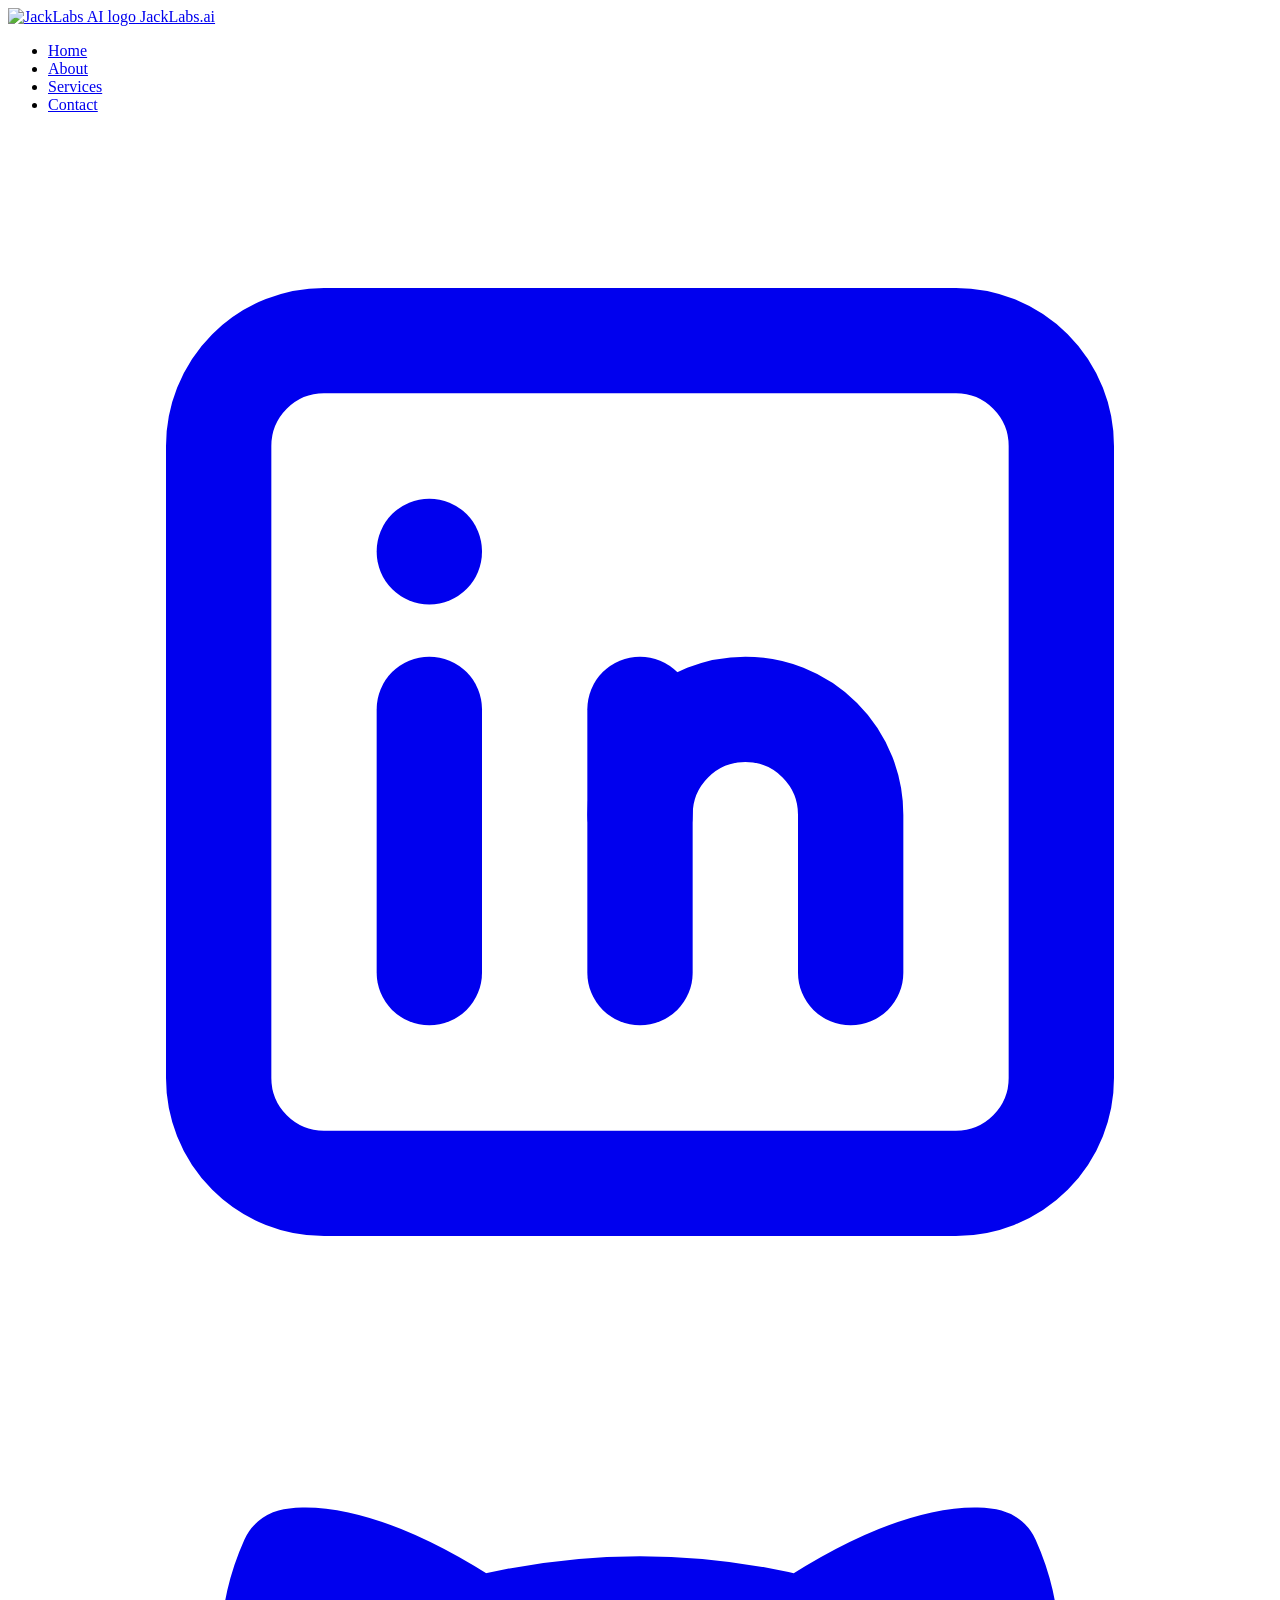
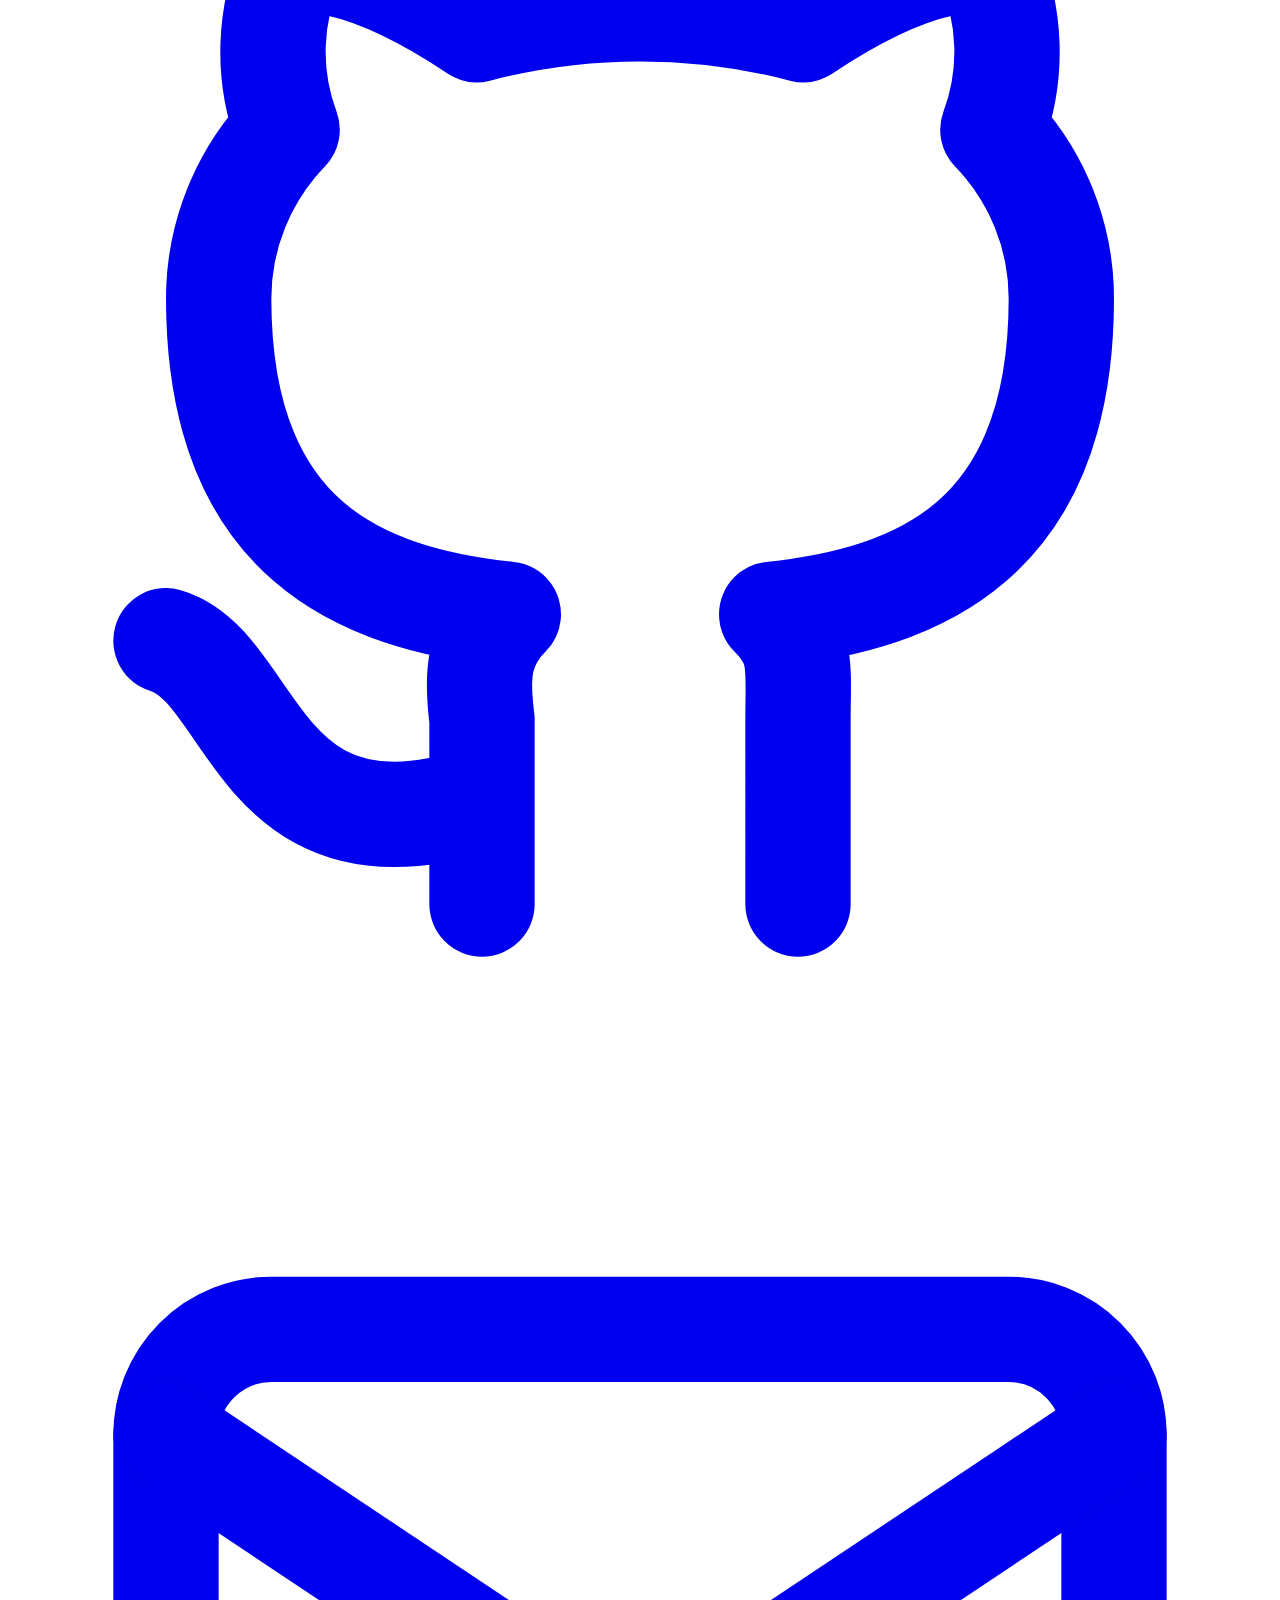
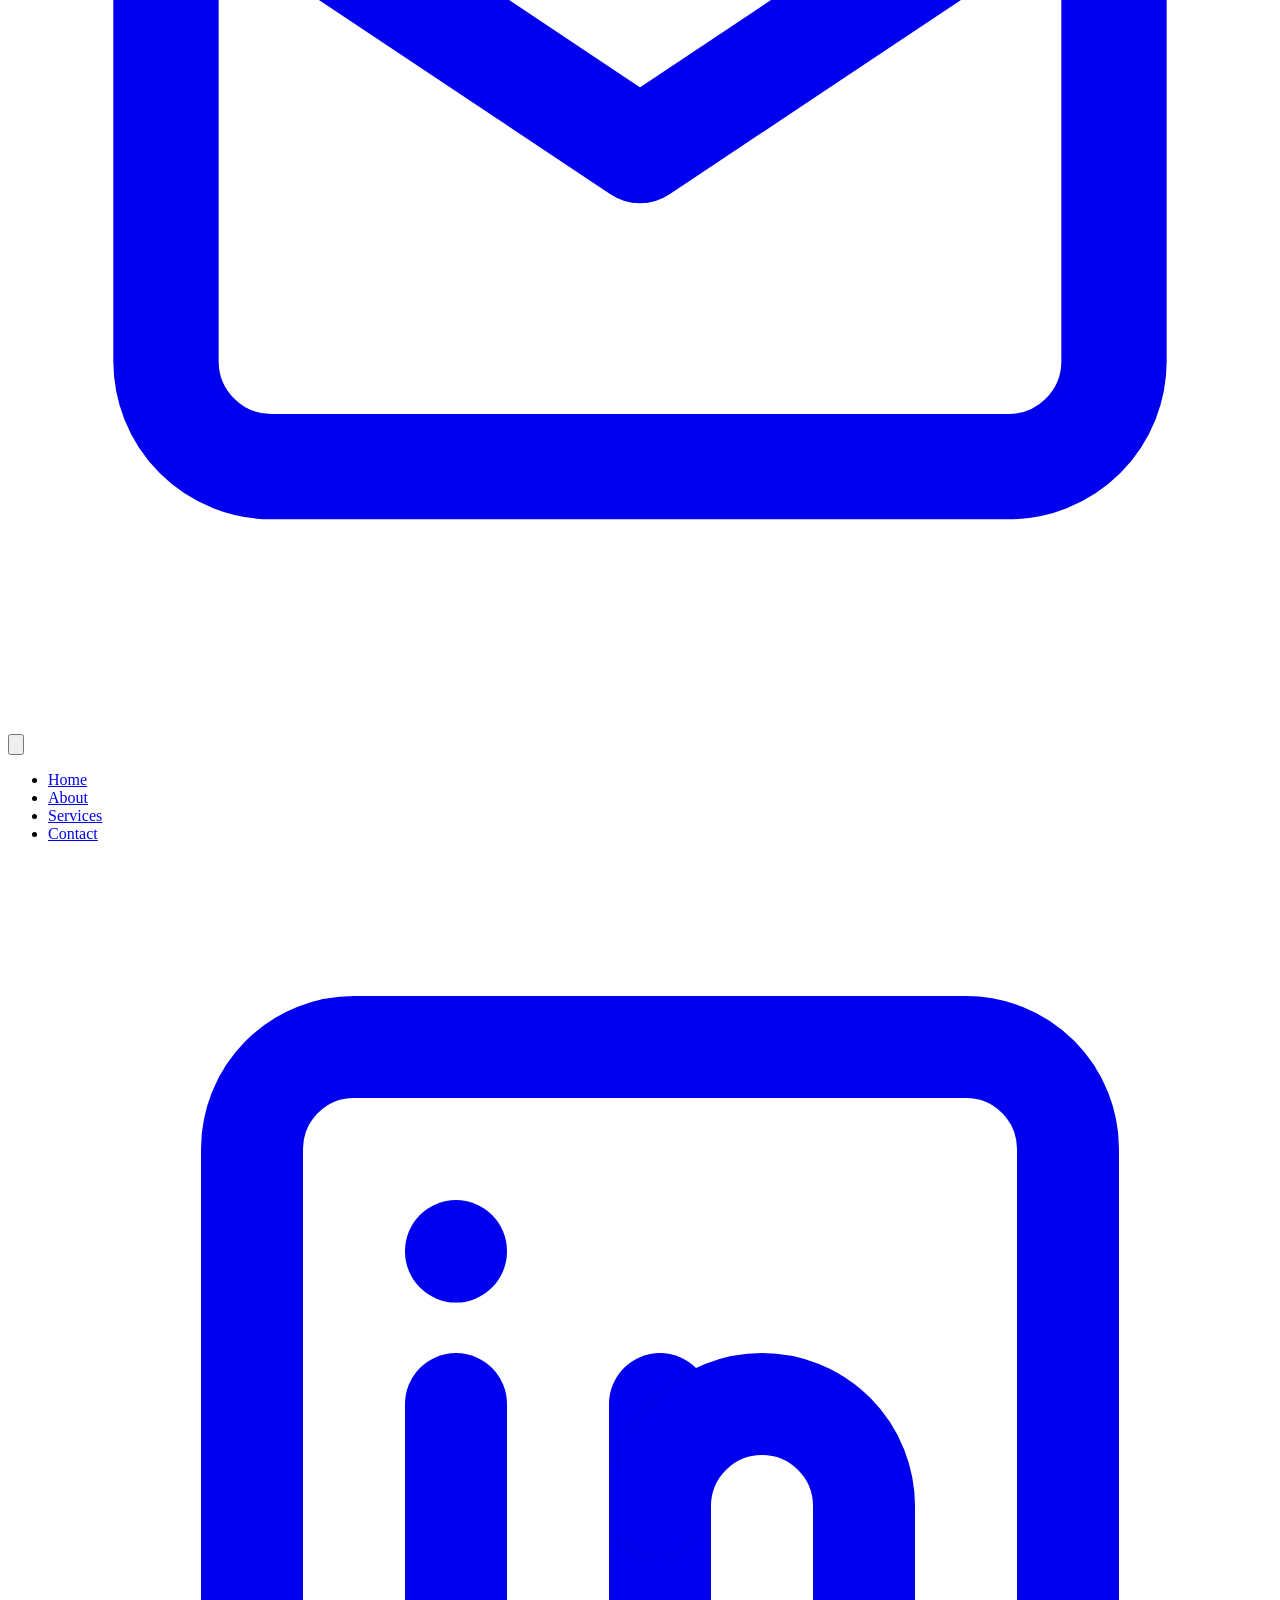
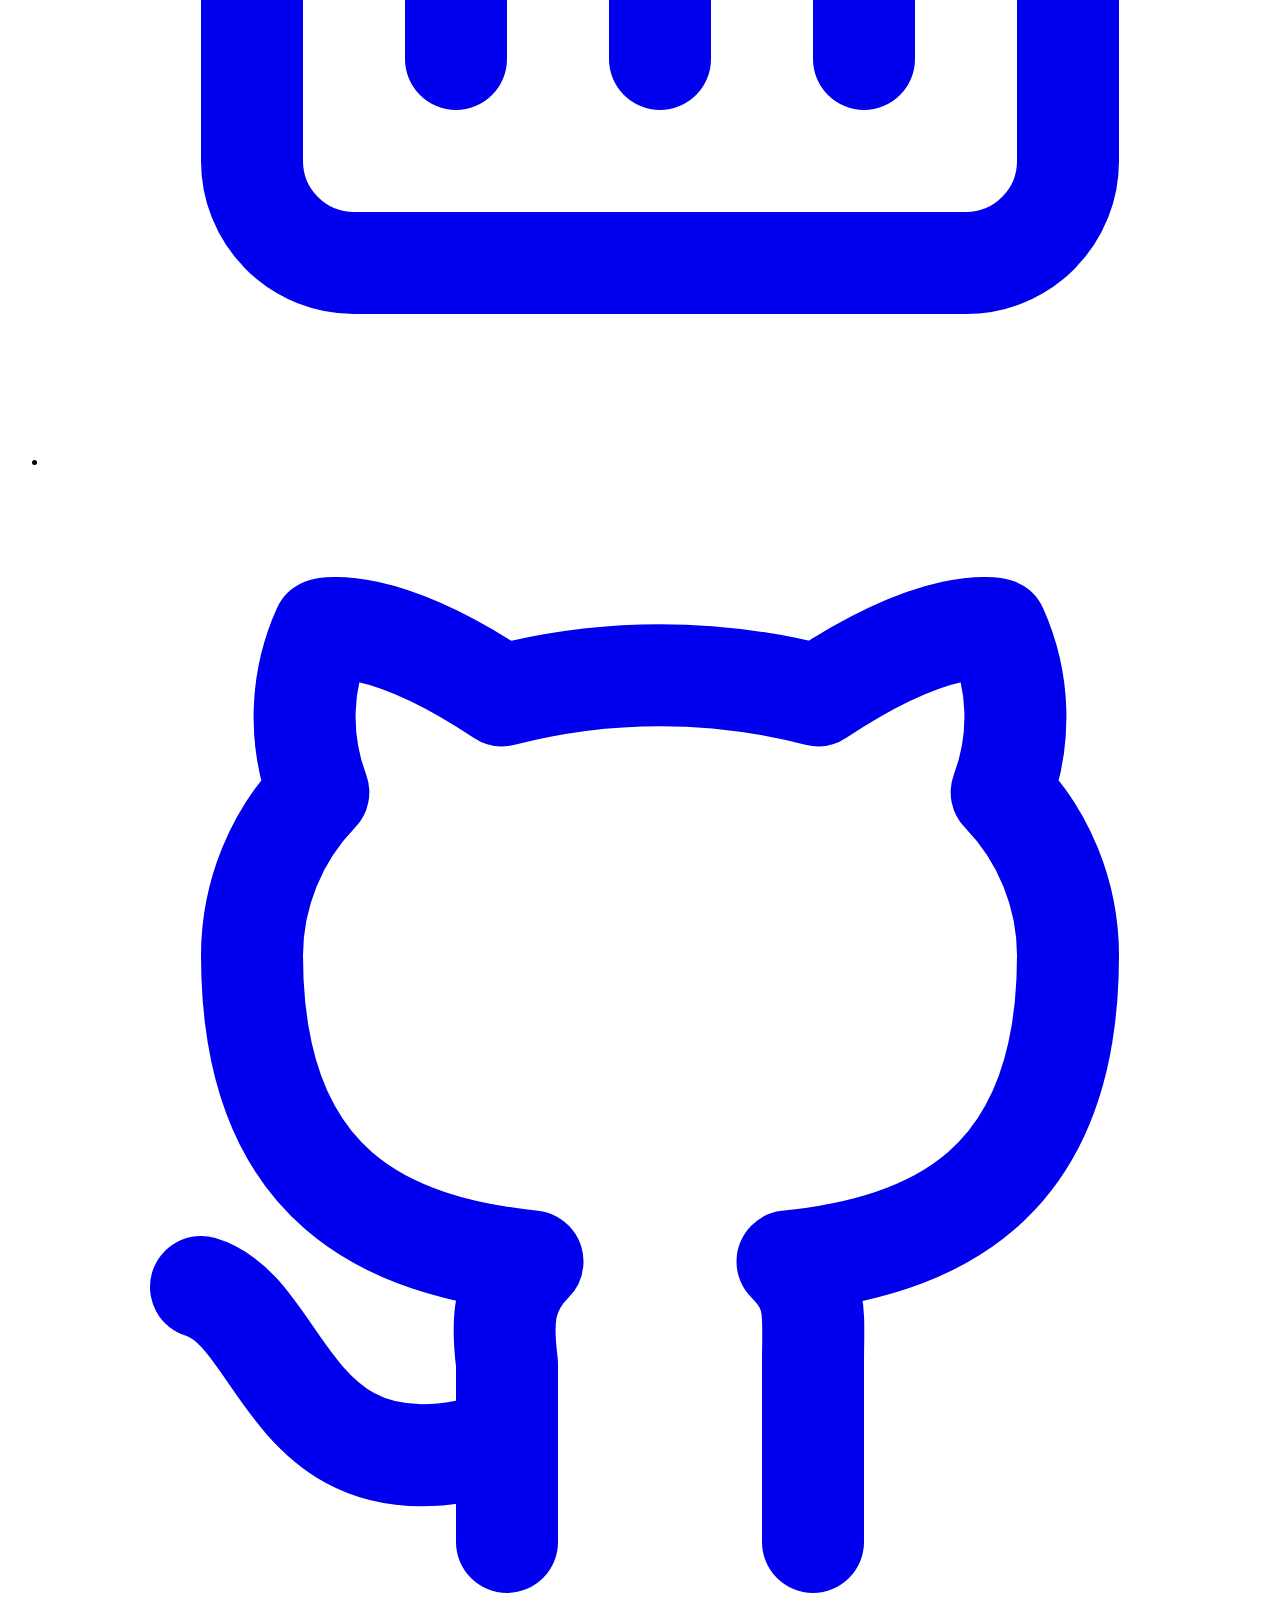
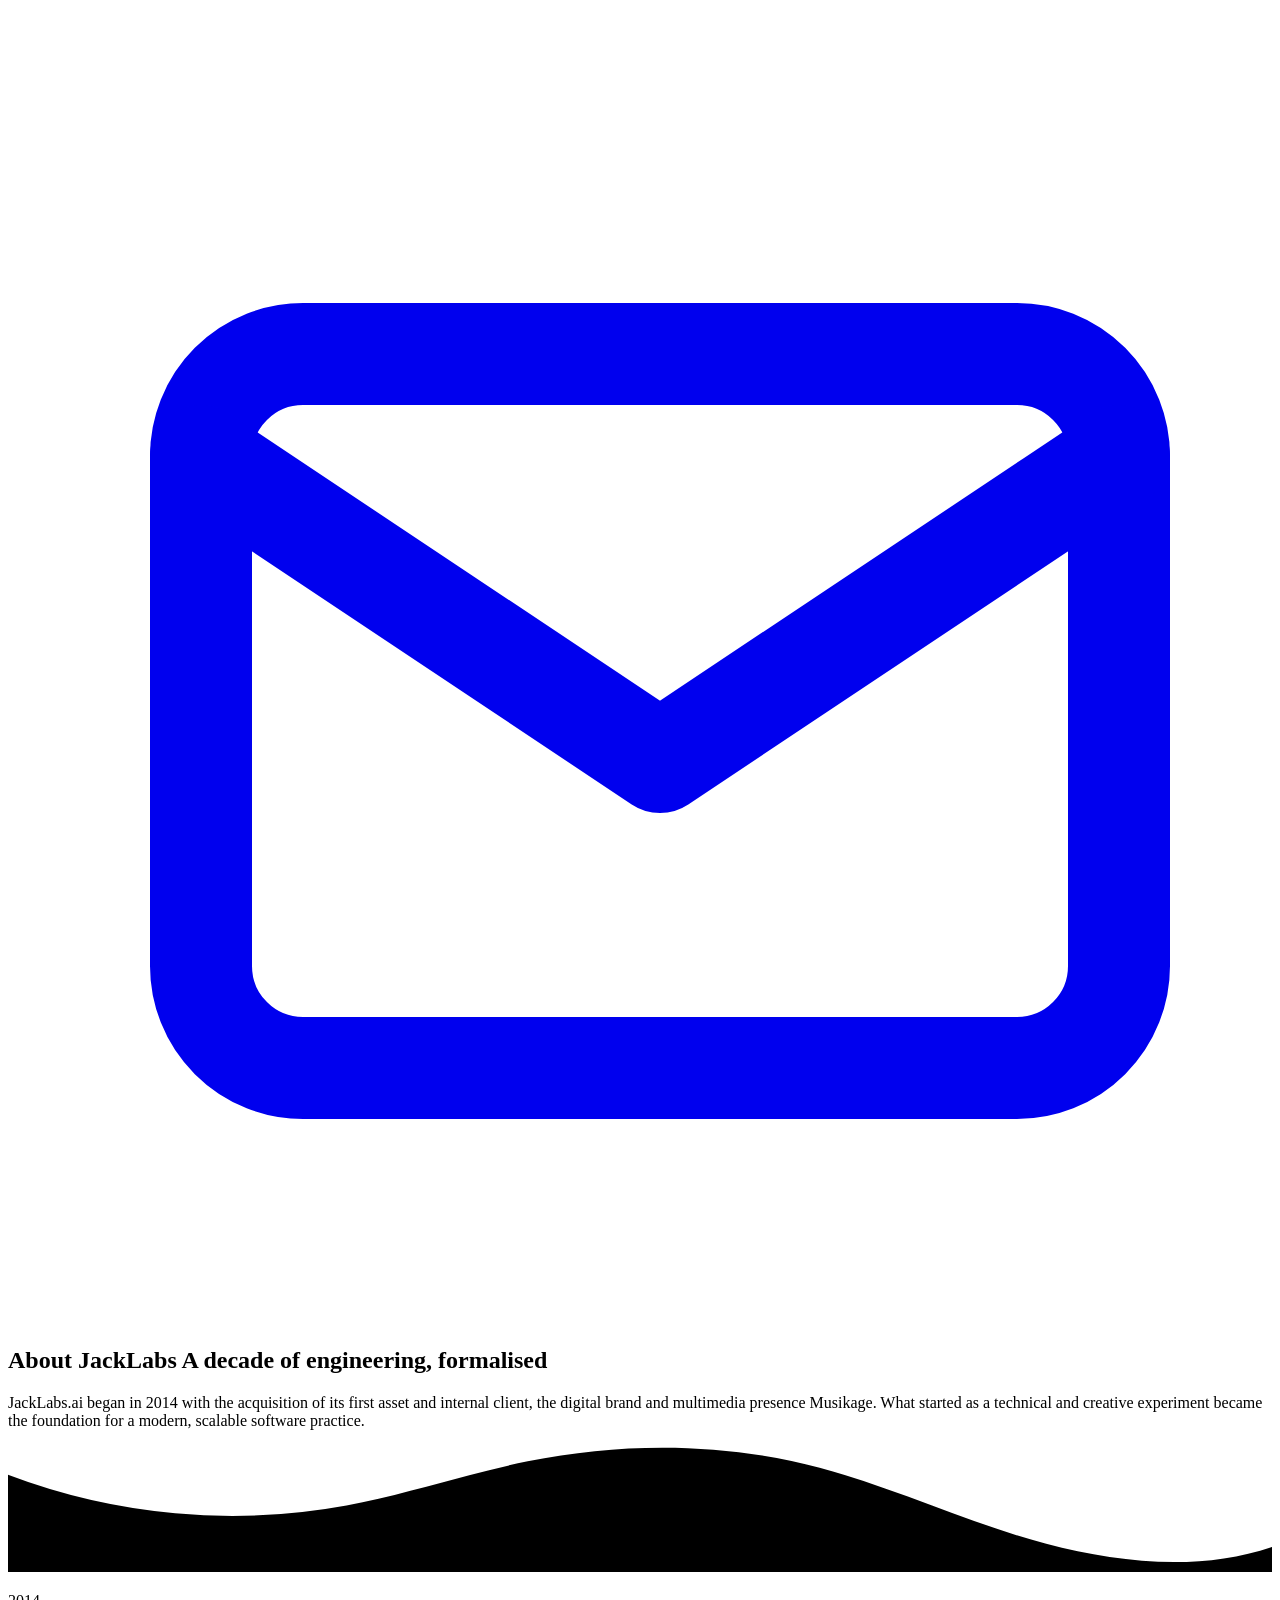
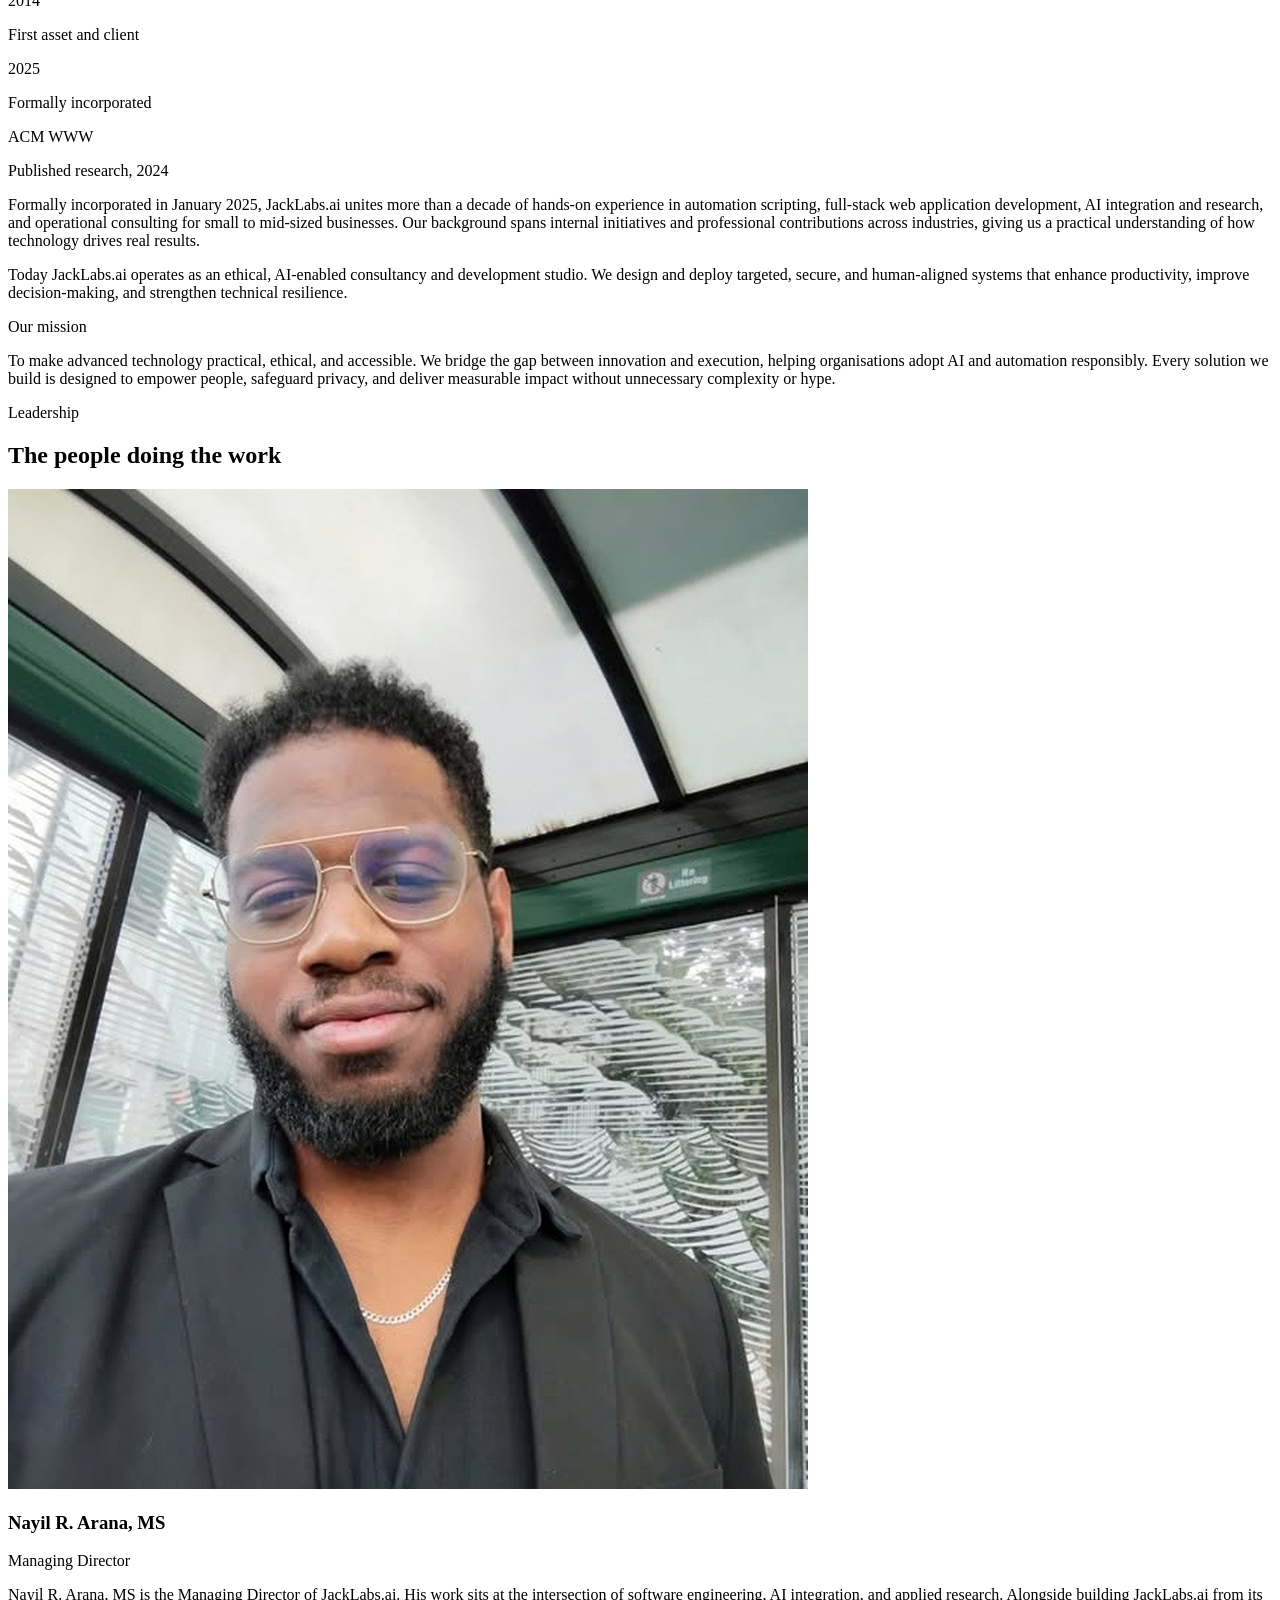
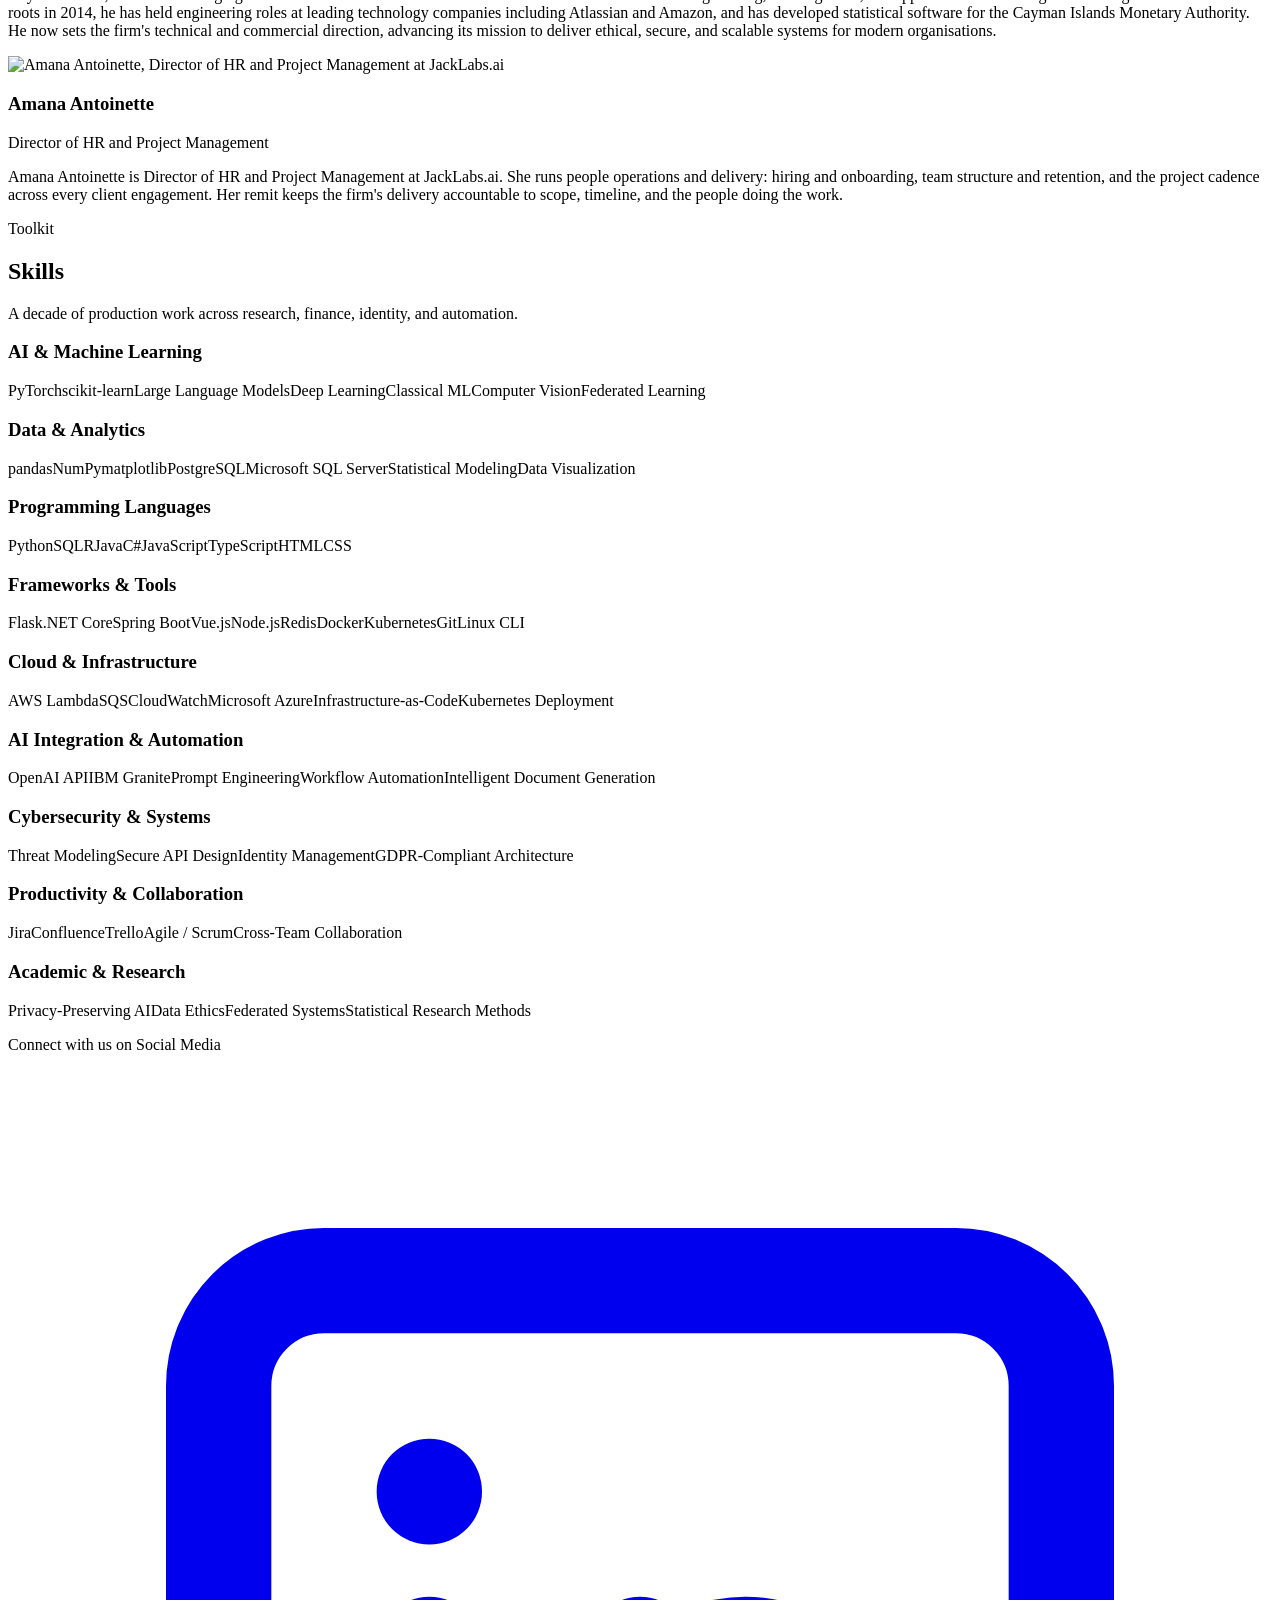
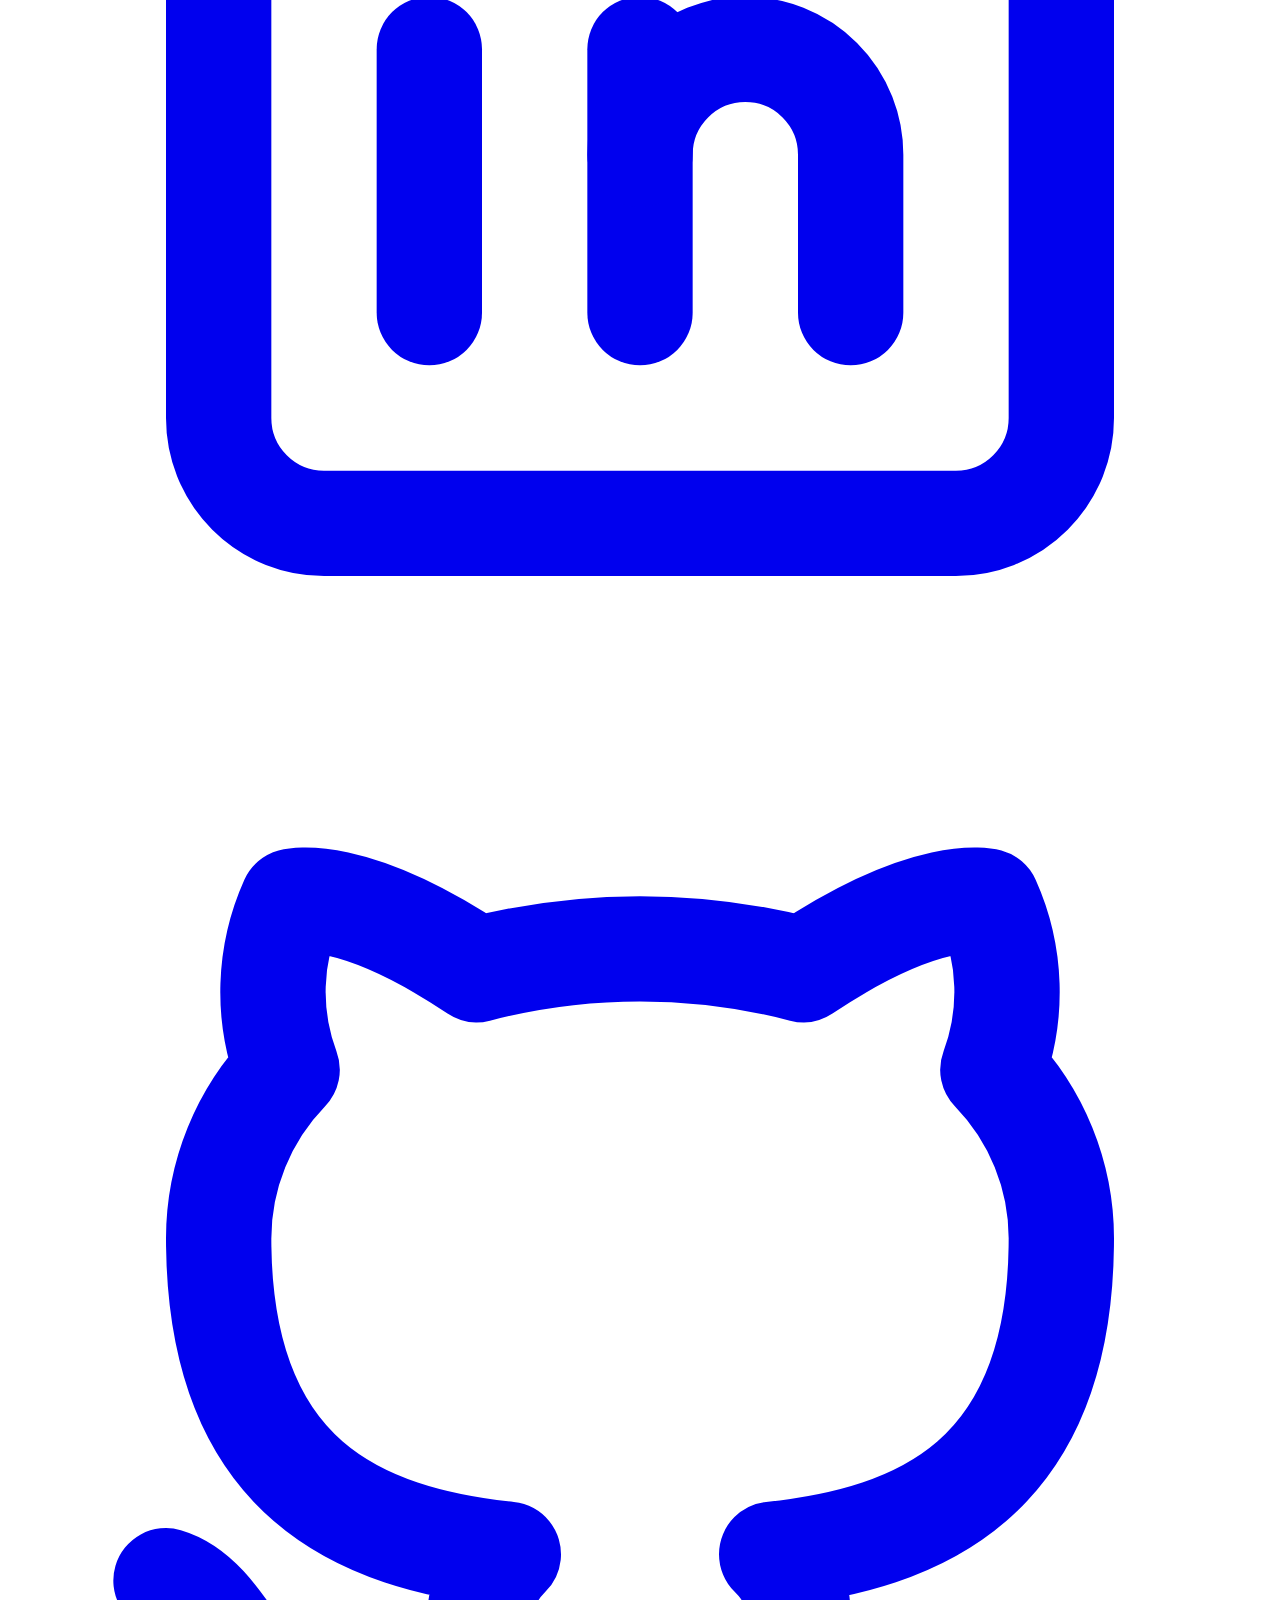
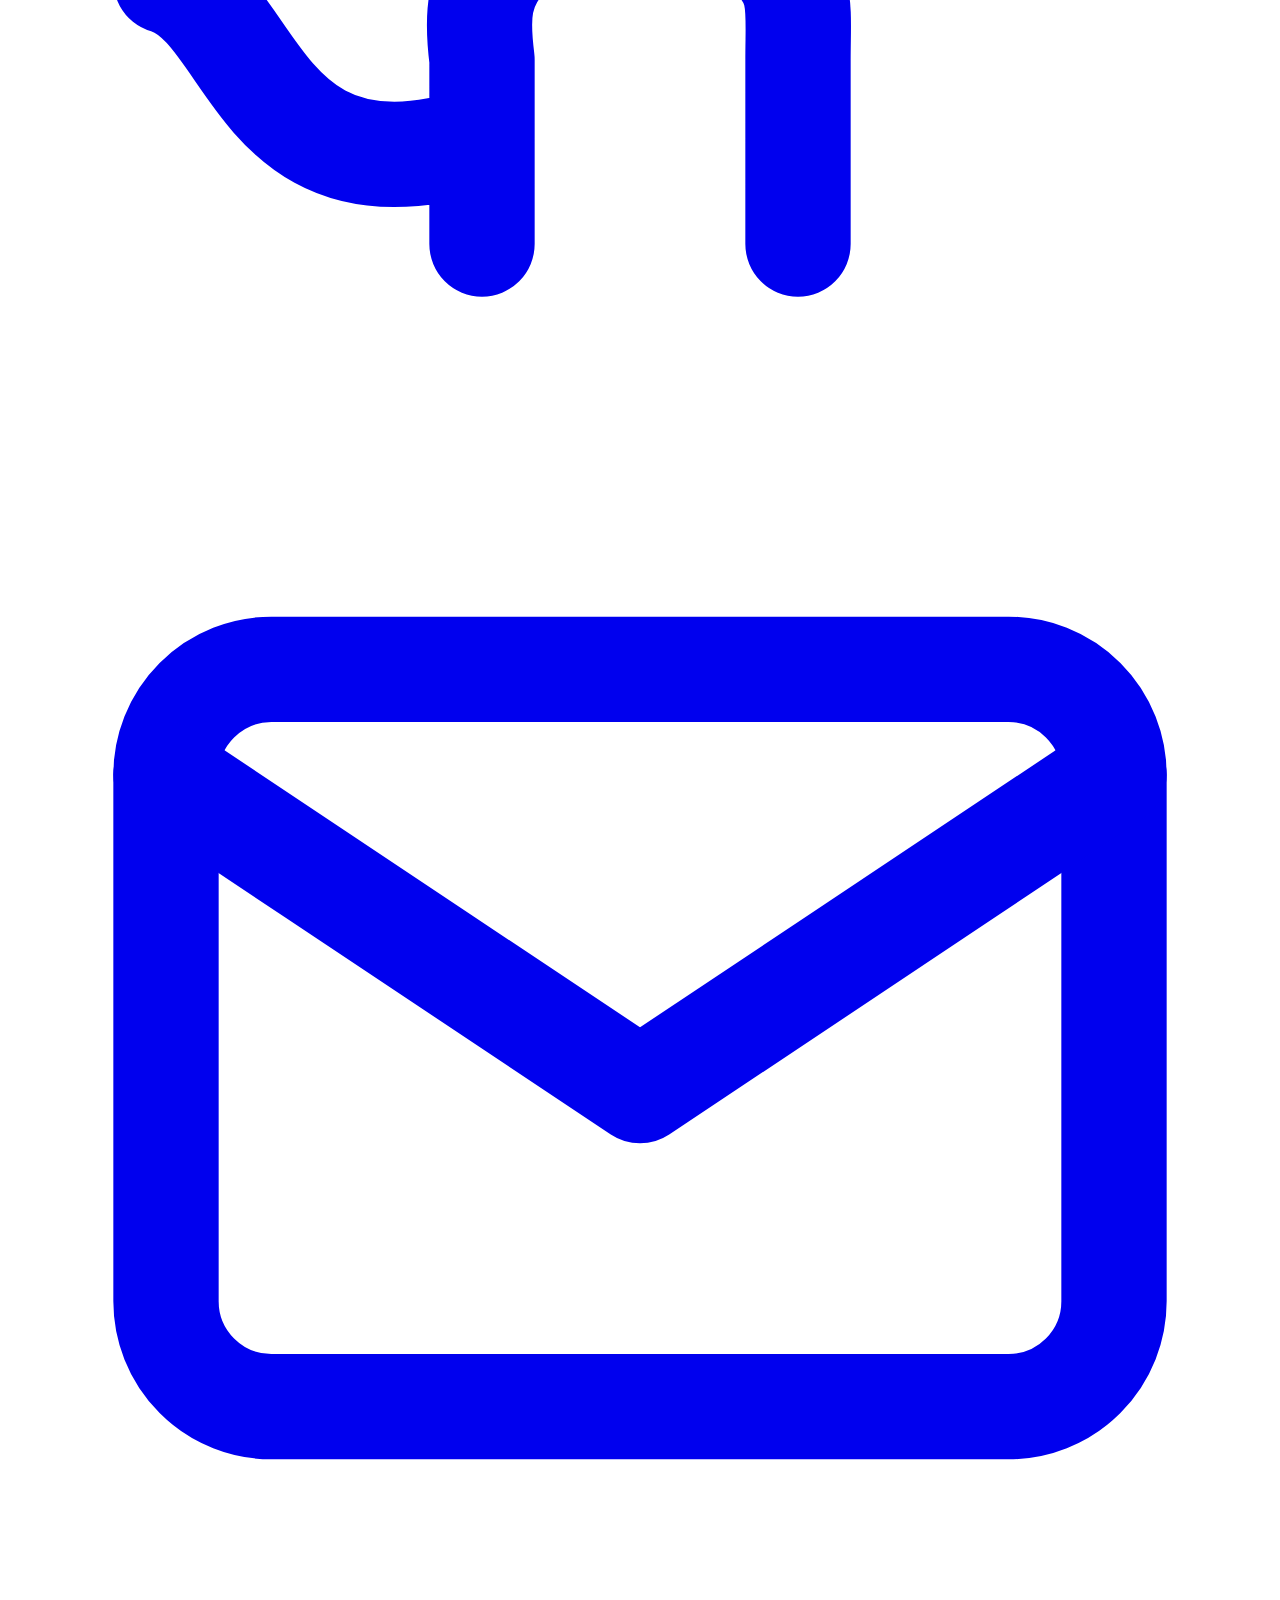
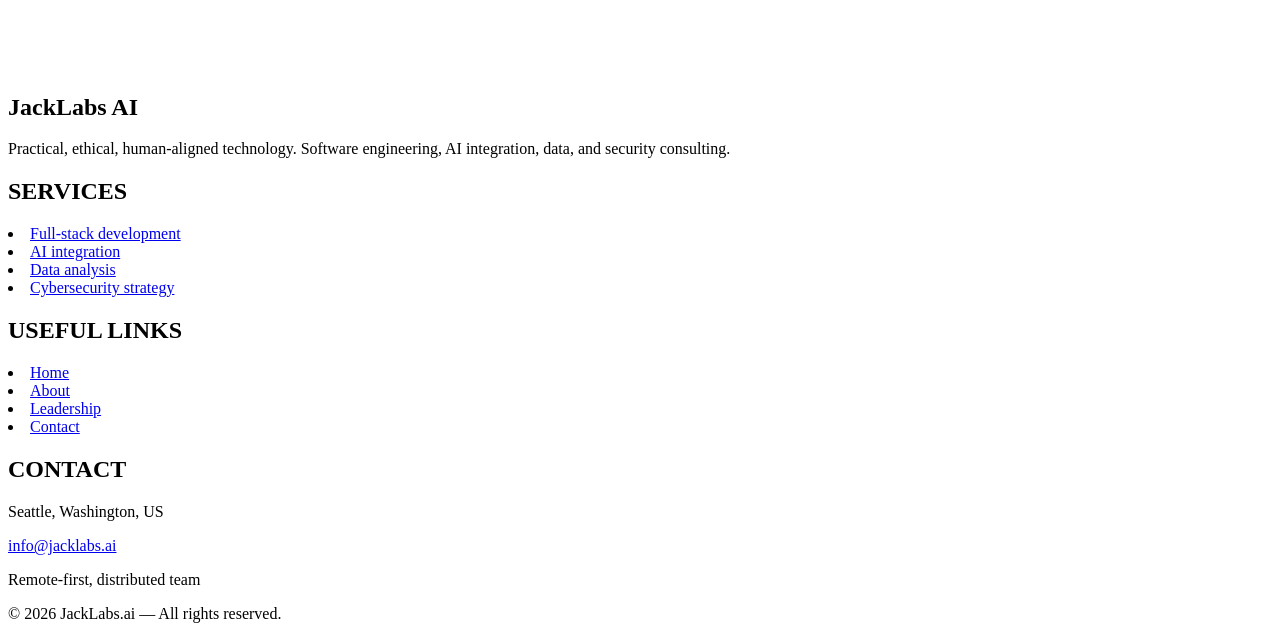
==== about.html @ 82792e50 "Rebuild in original gold template: about.html" ====
<!DOCTYPE html>
<html lang="en">
<head>
<meta charset="UTF-8">
<meta name="viewport" content="width=device-width, initial-scale=1.0">
<title>About &mdash; JackLabs.ai</title>
<meta name="description" content="JackLabs.ai is an ethical, AI-enabled consultancy and development studio: full-stack engineering, AI integration, data analysis, and cybersecurity strategy.">
<link rel="preconnect" href="https://fonts.googleapis.com">
<link rel="preconnect" href="https://fonts.gstatic.com" crossorigin>
<link href="https://fonts.googleapis.com/css2?family=Faustina:ital,wght@0,400;0,500;0,600;0,700;1,400&family=EB+Garamond:wght@400;500;700&display=swap" rel="stylesheet">
<link rel="icon" type="image/png" href="assets/logo.png">
<link rel="stylesheet" href="assets/tw.css">
</head>
<body class="bg-gray-50">
<div id="root">
<div class="flex flex-col min-h-screen bg-stone-50 font-garamond">

<nav class="bg-zinc-900 shadow-lg">
  <div class="container mx-auto px-4">
    <div class="flex justify-between items-center py-3">
      <div class="flex items-center">
        <a class="flex items-center space-x-2" href="index.html">
          <img alt="JackLabs AI logo" class="w-12 h-12 object-contain" src="assets/logo.png">
          <span class="font-bold font-faustina text-4xl text-gold-secondary hover:text-gold-light transition-colors duration-300">JackLabs.ai</span>
        </a>
      </div>
      <div class="hidden lg:flex items-center space-x-4">
        <ul class="flex items-center space-x-2 list-none"><li><a class="px-3 py-2 text-white rounded-md text-lg hover:text-gold-secondary transition-colors duration-300 " href="index.html">Home</a></li><li><a aria-current="page" class="px-3 py-2 text-white rounded-md text-lg hover:text-gold-secondary transition-colors duration-300 text-gold-secondary font-bold" href="about.html">About</a></li><li><a class="px-3 py-2 text-white rounded-md text-lg hover:text-gold-secondary transition-colors duration-300 " href="services.html">Services</a></li><li><a class="px-3 py-2 text-white rounded-md text-lg hover:text-gold-secondary transition-colors duration-300 " href="contact.html">Contact</a></li></ul>
        <div class="pl-4"><div class="flex items-center">
<a href="https://www.linkedin.com/" aria-label="LinkedIn"><svg class="w-6 h-6 mx-1 text-gold-secondary hover:text-gold-light transition-colors duration-300" xmlns="http://www.w3.org/2000/svg" viewBox="0 0 24 24" stroke-width="2" stroke="currentColor" fill="none" stroke-linecap="round" stroke-linejoin="round"><rect x="4" y="4" width="16" height="16" rx="2"></rect><line x1="8" y1="11" x2="8" y2="16"></line><line x1="8" y1="8" x2="8" y2="8.01"></line><line x1="12" y1="16" x2="12" y2="11"></line><path d="M16 16v-3a2 2 0 0 0 -4 0"></path></svg></a>
<a href="https://github.com/NayilRArana" aria-label="Github"><svg class="w-6 h-6 mx-1 text-gold-secondary hover:text-gold-light transition-colors duration-300" xmlns="http://www.w3.org/2000/svg" viewBox="0 0 24 24" stroke-width="2" stroke="currentColor" fill="none" stroke-linecap="round" stroke-linejoin="round"><path d="M9 19c-4.3 1.4 -4.3 -2.5 -6 -3m12 5v-3.5c0 -1 .1 -1.4 -.5 -2c2.8 -.3 5.5 -1.4 5.5 -6a4.6 4.6 0 0 0 -1.3 -3.2a4.2 4.2 0 0 0 -.1 -3.2s-1.1 -.3 -3.5 1.3a12.3 12.3 0 0 0 -6.2 0c-2.4 -1.6 -3.5 -1.3 -3.5 -1.3a4.2 4.2 0 0 0 -.1 3.2a4.6 4.6 0 0 0 -1.3 3.2c0 4.6 2.7 5.7 5.5 6c-.6 .6 -.6 1.2 -.5 2v3.5"></path></svg></a>
<a href="mailto:info@jacklabs.ai" aria-label="Email"><svg class="w-6 h-6 mx-1 text-gold-secondary hover:text-gold-light transition-colors duration-300" xmlns="http://www.w3.org/2000/svg" viewBox="0 0 24 24" stroke-width="2" stroke="currentColor" fill="none" stroke-linecap="round" stroke-linejoin="round"><rect x="3" y="5" width="18" height="14" rx="2"></rect><path d="M3 7l9 6l9 -6"></path></svg></a>
</div></div>
      </div>
      <div class="lg:hidden">
        <button class="text-white focus:outline-none" aria-label="Menu">
          <svg class="w-8 h-8" fill="none" stroke="currentColor" viewBox="0 0 24 24" xmlns="http://www.w3.org/2000/svg"><path stroke-linecap="round" stroke-linejoin="round" stroke-width="2" d="M4 6h16M4 12h16m-7 6h7"></path></svg>
        </button>
      </div>
    </div>
  </div>
  <div class="lg:hidden border-t border-zinc-800">
    <ul class="px-2 pt-2 pb-3 space-y-1 sm:px-3 text-center"><li><a class="px-3 py-2 text-white rounded-md text-lg hover:text-gold-secondary transition-colors duration-300 block " href="index.html">Home</a></li><li><a aria-current="page" class="px-3 py-2 text-white rounded-md text-lg hover:text-gold-secondary transition-colors duration-300 block text-gold-secondary font-bold" href="about.html">About</a></li><li><a class="px-3 py-2 text-white rounded-md text-lg hover:text-gold-secondary transition-colors duration-300 block " href="services.html">Services</a></li><li><a class="px-3 py-2 text-white rounded-md text-lg hover:text-gold-secondary transition-colors duration-300 block " href="contact.html">Contact</a></li><li class="flex justify-center pt-4"><div class="flex items-center">
<a href="https://www.linkedin.com/" aria-label="LinkedIn"><svg class="w-6 h-6 mx-1 text-gold-secondary hover:text-gold-light transition-colors duration-300" xmlns="http://www.w3.org/2000/svg" viewBox="0 0 24 24" stroke-width="2" stroke="currentColor" fill="none" stroke-linecap="round" stroke-linejoin="round"><rect x="4" y="4" width="16" height="16" rx="2"></rect><line x1="8" y1="11" x2="8" y2="16"></line><line x1="8" y1="8" x2="8" y2="8.01"></line><line x1="12" y1="16" x2="12" y2="11"></line><path d="M16 16v-3a2 2 0 0 0 -4 0"></path></svg></a>
<a href="https://github.com/NayilRArana" aria-label="Github"><svg class="w-6 h-6 mx-1 text-gold-secondary hover:text-gold-light transition-colors duration-300" xmlns="http://www.w3.org/2000/svg" viewBox="0 0 24 24" stroke-width="2" stroke="currentColor" fill="none" stroke-linecap="round" stroke-linejoin="round"><path d="M9 19c-4.3 1.4 -4.3 -2.5 -6 -3m12 5v-3.5c0 -1 .1 -1.4 -.5 -2c2.8 -.3 5.5 -1.4 5.5 -6a4.6 4.6 0 0 0 -1.3 -3.2a4.2 4.2 0 0 0 -.1 -3.2s-1.1 -.3 -3.5 1.3a12.3 12.3 0 0 0 -6.2 0c-2.4 -1.6 -3.5 -1.3 -3.5 -1.3a4.2 4.2 0 0 0 -.1 3.2a4.6 4.6 0 0 0 -1.3 3.2c0 4.6 2.7 5.7 5.5 6c-.6 .6 -.6 1.2 -.5 2v3.5"></path></svg></a>
<a href="mailto:info@jacklabs.ai" aria-label="Email"><svg class="w-6 h-6 mx-1 text-gold-secondary hover:text-gold-light transition-colors duration-300" xmlns="http://www.w3.org/2000/svg" viewBox="0 0 24 24" stroke-width="2" stroke="currentColor" fill="none" stroke-linecap="round" stroke-linejoin="round"><rect x="3" y="5" width="18" height="14" rx="2"></rect><path d="M3 7l9 6l9 -6"></path></svg></a>
</div></li></ul>
  </div>
</nav>
<main class="flex-grow">

<section class="bg-zinc-900 text-white relative">
  <div class="absolute inset-0 bg-white opacity-5"></div>
  <div class="container mx-auto pt-20 pb-28 px-4 relative z-10">
    <div class="grid grid-cols-1 gap-8 items-center">
      <div class="text-center md:text-left">
        <h1 class="font-faustina text-2xl md:text-4xl font-bold">
          <span class="block text-gold-secondary">About JackLabs</span>
          <span class="block text-lg md:text-2xl text-gray-200 mt-4 leading-relaxed">A decade of engineering, formalised</span>
        </h1>
        <p class="mt-6 text-lg text-gray-300 max-w-xl mx-auto md:mx-0">JackLabs.ai began in 2014 with the acquisition of its first asset and internal client, the digital brand and multimedia presence Musikage. What started as a technical and creative experiment became the foundation for a modern, scalable software practice.</p>
      </div>
      
    </div>
  </div>
  <div class="absolute bottom-0 left-0 w-full overflow-hidden leading-[0]">
<svg data-name="Layer 1" xmlns="http://www.w3.org/2000/svg" viewBox="0 0 1200 120" preserveAspectRatio="none" class="relative block w-full h-[150px] [filter:drop-shadow(0_-8px_6px_rgba(0,0,0,0.15))]">
<path d="M321.39,56.44c58-10.79,114.16-30.13,172-41.86,82.39-16.72,168.19-17.73,250.45-.39C823.78,31,906.67,72,985.66,92.83c70.05,18.48,146.53,26.09,214.34,3V120H0V27.35A600.21,600.21,0,0,0,321.39,56.44Z" class="fill-current text-stone-50"></path>
</svg></div>
</section>
<section class="bg-stone-50 pb-8">
  <div class="container mx-auto px-4 pt-12 max-w-4xl">
    <div class="grid grid-cols-1 md:grid-cols-3 gap-6 text-center">
      <div class="bg-white rounded-lg border border-stone-200 p-6"><p class="text-3xl font-bold font-faustina text-gold-primary">2014</p><p class="text-gray-700 mt-1">First asset and client</p></div>
      <div class="bg-white rounded-lg border border-stone-200 p-6"><p class="text-3xl font-bold font-faustina text-gold-primary">2025</p><p class="text-gray-700 mt-1">Formally incorporated</p></div>
      <div class="bg-white rounded-lg border border-stone-200 p-6"><p class="text-3xl font-bold font-faustina text-gold-primary">ACM WWW</p><p class="text-gray-700 mt-1">Published research, 2024</p></div>
    </div>
    <div class="mt-10 space-y-4 text-lg text-gray-700">
      <p>Formally incorporated in January 2025, JackLabs.ai unites more than a decade of hands-on experience in automation scripting, full-stack web application development, AI integration and research, and operational consulting for small to mid-sized businesses. Our background spans internal initiatives and professional contributions across industries, giving us a practical understanding of how technology drives real results.</p>
      <p>Today JackLabs.ai operates as an ethical, AI-enabled consultancy and development studio. We design and deploy targeted, secure, and human-aligned systems that enhance productivity, improve decision-making, and strengthen technical resilience.</p>
    </div>
  </div>
</section>
<section class="bg-white py-16 border-y border-stone-200">
  <div class="container mx-auto px-4 text-center">
    <p class="text-gold-primary tracking-widest text-sm font-bold font-faustina uppercase">Our mission</p>
    <div class="h-0.5 w-24 bg-gold-primary mx-auto mt-4"></div>
    <p class="text-2xl font-faustina text-zinc-800 max-w-3xl mx-auto mt-6 leading-relaxed">To make advanced technology practical, ethical, and accessible. We bridge the gap between innovation and execution, helping organisations adopt AI and automation responsibly. Every solution we build is designed to empower people, safeguard privacy, and deliver measurable impact without unnecessary complexity or hype.</p>
  </div>
</section>
<section id="leadership" class="bg-stone-50 py-16">
  <div class="container mx-auto px-4 text-center pt-16">
  <p class="text-gold-primary tracking-widest text-sm font-bold font-faustina uppercase">Leadership</p>
  <h2 class="text-4xl font-bold font-faustina text-zinc-800 mt-3">The people doing the work</h2>
  <div class="flex justify-center my-4"><div class="w-24 h-0.5 bg-gold-primary"></div></div>
  <div class="flex justify-center my-4"><div class="w-8 h-1 bg-gold-primary -mt-3"></div></div>
  
</div>
  <div class="container mx-auto px-4">
    <div class="grid grid-cols-1 md:grid-cols-2 gap-8">
      <div class="bg-white rounded-lg border border-stone-200 shadow-sm overflow-hidden">
        <img alt="Nayil R. Arana, Managing Director of JackLabs.ai" class="w-full h-80 object-cover object-top" src="assets/nayil.jpg">
        <div class="p-6">
          <div class="h-0.5 w-12 bg-gold-primary mb-4"></div>
          <h3 class="text-2xl font-bold font-faustina text-zinc-800">Nayil R. Arana, MS</h3>
          <p class="text-gold-primary font-semibold tracking-wide text-sm uppercase mt-1 mb-3">Managing Director</p>
          <p class="text-gray-700">Nayil R. Arana, MS is the Managing Director of JackLabs.ai. His work sits at the intersection of software engineering, AI integration, and applied research. Alongside building JackLabs.ai from its roots in 2014, he has held engineering roles at leading technology companies including Atlassian and Amazon, and has developed statistical software for the Cayman Islands Monetary Authority. He now sets the firm's technical and commercial direction, advancing its mission to deliver ethical, secure, and scalable systems for modern organisations.</p>
        </div>
      </div>
      <div class="bg-white rounded-lg border border-stone-200 shadow-sm overflow-hidden">
        <img alt="Amana Antoinette, Director of HR and Project Management at JackLabs.ai" class="w-full h-80 object-cover object-top" src="assets/amana.jpg">
        <div class="p-6">
          <div class="h-0.5 w-12 bg-gold-primary mb-4"></div>
          <h3 class="text-2xl font-bold font-faustina text-zinc-800">Amana Antoinette</h3>
          <p class="text-gold-primary font-semibold tracking-wide text-sm uppercase mt-1 mb-3">Director of HR and Project Management</p>
          <p class="text-gray-700">Amana Antoinette is Director of HR and Project Management at JackLabs.ai. She runs people operations and delivery: hiring and onboarding, team structure and retention, and the project cadence across every client engagement. Her remit keeps the firm's delivery accountable to scope, timeline, and the people doing the work.</p>
        </div>
      </div>
    </div>
  </div>
</section>
<section class="bg-white py-16 border-t border-stone-200">
  <div class="container mx-auto px-4 text-center pt-16">
  <p class="text-gold-primary tracking-widest text-sm font-bold font-faustina uppercase">Toolkit</p>
  <h2 class="text-4xl font-bold font-faustina text-zinc-800 mt-3">Skills</h2>
  <div class="flex justify-center my-4"><div class="w-24 h-0.5 bg-gold-primary"></div></div>
  <div class="flex justify-center my-4"><div class="w-8 h-1 bg-gold-primary -mt-3"></div></div>
  <p class="text-lg text-gray-700 max-w-3xl mx-auto mt-6">A decade of production work across research, finance, identity, and automation.</p>
</div>
  <div class="container mx-auto px-4 max-w-5xl"><div class="mb-7">
  <h3 class="font-faustina font-bold text-zinc-800 tracking-widest text-sm uppercase mb-3">AI &amp; Machine Learning</h3>
  <div class="h-0.5 w-10 bg-gold-primary mb-4"></div>
  <div class="flex flex-wrap"><span class="inline-block border border-stone-300 bg-white text-gray-700 rounded-full px-4 py-1.5 text-sm mr-2 mb-2">PyTorch</span><span class="inline-block border border-stone-300 bg-white text-gray-700 rounded-full px-4 py-1.5 text-sm mr-2 mb-2">scikit-learn</span><span class="inline-block border border-stone-300 bg-white text-gray-700 rounded-full px-4 py-1.5 text-sm mr-2 mb-2">Large Language Models</span><span class="inline-block border border-stone-300 bg-white text-gray-700 rounded-full px-4 py-1.5 text-sm mr-2 mb-2">Deep Learning</span><span class="inline-block border border-stone-300 bg-white text-gray-700 rounded-full px-4 py-1.5 text-sm mr-2 mb-2">Classical ML</span><span class="inline-block border border-stone-300 bg-white text-gray-700 rounded-full px-4 py-1.5 text-sm mr-2 mb-2">Computer Vision</span><span class="inline-block border border-stone-300 bg-white text-gray-700 rounded-full px-4 py-1.5 text-sm mr-2 mb-2">Federated Learning</span></div>
</div><div class="mb-7">
  <h3 class="font-faustina font-bold text-zinc-800 tracking-widest text-sm uppercase mb-3">Data &amp; Analytics</h3>
  <div class="h-0.5 w-10 bg-gold-primary mb-4"></div>
  <div class="flex flex-wrap"><span class="inline-block border border-stone-300 bg-white text-gray-700 rounded-full px-4 py-1.5 text-sm mr-2 mb-2">pandas</span><span class="inline-block border border-stone-300 bg-white text-gray-700 rounded-full px-4 py-1.5 text-sm mr-2 mb-2">NumPy</span><span class="inline-block border border-stone-300 bg-white text-gray-700 rounded-full px-4 py-1.5 text-sm mr-2 mb-2">matplotlib</span><span class="inline-block border border-stone-300 bg-white text-gray-700 rounded-full px-4 py-1.5 text-sm mr-2 mb-2">PostgreSQL</span><span class="inline-block border border-stone-300 bg-white text-gray-700 rounded-full px-4 py-1.5 text-sm mr-2 mb-2">Microsoft SQL Server</span><span class="inline-block border border-stone-300 bg-white text-gray-700 rounded-full px-4 py-1.5 text-sm mr-2 mb-2">Statistical Modeling</span><span class="inline-block border border-stone-300 bg-white text-gray-700 rounded-full px-4 py-1.5 text-sm mr-2 mb-2">Data Visualization</span></div>
</div><div class="mb-7">
  <h3 class="font-faustina font-bold text-zinc-800 tracking-widest text-sm uppercase mb-3">Programming Languages</h3>
  <div class="h-0.5 w-10 bg-gold-primary mb-4"></div>
  <div class="flex flex-wrap"><span class="inline-block border border-stone-300 bg-white text-gray-700 rounded-full px-4 py-1.5 text-sm mr-2 mb-2">Python</span><span class="inline-block border border-stone-300 bg-white text-gray-700 rounded-full px-4 py-1.5 text-sm mr-2 mb-2">SQL</span><span class="inline-block border border-stone-300 bg-white text-gray-700 rounded-full px-4 py-1.5 text-sm mr-2 mb-2">R</span><span class="inline-block border border-stone-300 bg-white text-gray-700 rounded-full px-4 py-1.5 text-sm mr-2 mb-2">Java</span><span class="inline-block border border-stone-300 bg-white text-gray-700 rounded-full px-4 py-1.5 text-sm mr-2 mb-2">C#</span><span class="inline-block border border-stone-300 bg-white text-gray-700 rounded-full px-4 py-1.5 text-sm mr-2 mb-2">JavaScript</span><span class="inline-block border border-stone-300 bg-white text-gray-700 rounded-full px-4 py-1.5 text-sm mr-2 mb-2">TypeScript</span><span class="inline-block border border-stone-300 bg-white text-gray-700 rounded-full px-4 py-1.5 text-sm mr-2 mb-2">HTML</span><span class="inline-block border border-stone-300 bg-white text-gray-700 rounded-full px-4 py-1.5 text-sm mr-2 mb-2">CSS</span></div>
</div><div class="mb-7">
  <h3 class="font-faustina font-bold text-zinc-800 tracking-widest text-sm uppercase mb-3">Frameworks &amp; Tools</h3>
  <div class="h-0.5 w-10 bg-gold-primary mb-4"></div>
  <div class="flex flex-wrap"><span class="inline-block border border-stone-300 bg-white text-gray-700 rounded-full px-4 py-1.5 text-sm mr-2 mb-2">Flask</span><span class="inline-block border border-stone-300 bg-white text-gray-700 rounded-full px-4 py-1.5 text-sm mr-2 mb-2">.NET Core</span><span class="inline-block border border-stone-300 bg-white text-gray-700 rounded-full px-4 py-1.5 text-sm mr-2 mb-2">Spring Boot</span><span class="inline-block border border-stone-300 bg-white text-gray-700 rounded-full px-4 py-1.5 text-sm mr-2 mb-2">Vue.js</span><span class="inline-block border border-stone-300 bg-white text-gray-700 rounded-full px-4 py-1.5 text-sm mr-2 mb-2">Node.js</span><span class="inline-block border border-stone-300 bg-white text-gray-700 rounded-full px-4 py-1.5 text-sm mr-2 mb-2">Redis</span><span class="inline-block border border-stone-300 bg-white text-gray-700 rounded-full px-4 py-1.5 text-sm mr-2 mb-2">Docker</span><span class="inline-block border border-stone-300 bg-white text-gray-700 rounded-full px-4 py-1.5 text-sm mr-2 mb-2">Kubernetes</span><span class="inline-block border border-stone-300 bg-white text-gray-700 rounded-full px-4 py-1.5 text-sm mr-2 mb-2">Git</span><span class="inline-block border border-stone-300 bg-white text-gray-700 rounded-full px-4 py-1.5 text-sm mr-2 mb-2">Linux CLI</span></div>
</div><div class="mb-7">
  <h3 class="font-faustina font-bold text-zinc-800 tracking-widest text-sm uppercase mb-3">Cloud &amp; Infrastructure</h3>
  <div class="h-0.5 w-10 bg-gold-primary mb-4"></div>
  <div class="flex flex-wrap"><span class="inline-block border border-stone-300 bg-white text-gray-700 rounded-full px-4 py-1.5 text-sm mr-2 mb-2">AWS Lambda</span><span class="inline-block border border-stone-300 bg-white text-gray-700 rounded-full px-4 py-1.5 text-sm mr-2 mb-2">SQS</span><span class="inline-block border border-stone-300 bg-white text-gray-700 rounded-full px-4 py-1.5 text-sm mr-2 mb-2">CloudWatch</span><span class="inline-block border border-stone-300 bg-white text-gray-700 rounded-full px-4 py-1.5 text-sm mr-2 mb-2">Microsoft Azure</span><span class="inline-block border border-stone-300 bg-white text-gray-700 rounded-full px-4 py-1.5 text-sm mr-2 mb-2">Infrastructure-as-Code</span><span class="inline-block border border-stone-300 bg-white text-gray-700 rounded-full px-4 py-1.5 text-sm mr-2 mb-2">Kubernetes Deployment</span></div>
</div><div class="mb-7">
  <h3 class="font-faustina font-bold text-zinc-800 tracking-widest text-sm uppercase mb-3">AI Integration &amp; Automation</h3>
  <div class="h-0.5 w-10 bg-gold-primary mb-4"></div>
  <div class="flex flex-wrap"><span class="inline-block border border-stone-300 bg-white text-gray-700 rounded-full px-4 py-1.5 text-sm mr-2 mb-2">OpenAI API</span><span class="inline-block border border-stone-300 bg-white text-gray-700 rounded-full px-4 py-1.5 text-sm mr-2 mb-2">IBM Granite</span><span class="inline-block border border-stone-300 bg-white text-gray-700 rounded-full px-4 py-1.5 text-sm mr-2 mb-2">Prompt Engineering</span><span class="inline-block border border-stone-300 bg-white text-gray-700 rounded-full px-4 py-1.5 text-sm mr-2 mb-2">Workflow Automation</span><span class="inline-block border border-stone-300 bg-white text-gray-700 rounded-full px-4 py-1.5 text-sm mr-2 mb-2">Intelligent Document Generation</span></div>
</div><div class="mb-7">
  <h3 class="font-faustina font-bold text-zinc-800 tracking-widest text-sm uppercase mb-3">Cybersecurity &amp; Systems</h3>
  <div class="h-0.5 w-10 bg-gold-primary mb-4"></div>
  <div class="flex flex-wrap"><span class="inline-block border border-stone-300 bg-white text-gray-700 rounded-full px-4 py-1.5 text-sm mr-2 mb-2">Threat Modeling</span><span class="inline-block border border-stone-300 bg-white text-gray-700 rounded-full px-4 py-1.5 text-sm mr-2 mb-2">Secure API Design</span><span class="inline-block border border-stone-300 bg-white text-gray-700 rounded-full px-4 py-1.5 text-sm mr-2 mb-2">Identity Management</span><span class="inline-block border border-stone-300 bg-white text-gray-700 rounded-full px-4 py-1.5 text-sm mr-2 mb-2">GDPR-Compliant Architecture</span></div>
</div><div class="mb-7">
  <h3 class="font-faustina font-bold text-zinc-800 tracking-widest text-sm uppercase mb-3">Productivity &amp; Collaboration</h3>
  <div class="h-0.5 w-10 bg-gold-primary mb-4"></div>
  <div class="flex flex-wrap"><span class="inline-block border border-stone-300 bg-white text-gray-700 rounded-full px-4 py-1.5 text-sm mr-2 mb-2">Jira</span><span class="inline-block border border-stone-300 bg-white text-gray-700 rounded-full px-4 py-1.5 text-sm mr-2 mb-2">Confluence</span><span class="inline-block border border-stone-300 bg-white text-gray-700 rounded-full px-4 py-1.5 text-sm mr-2 mb-2">Trello</span><span class="inline-block border border-stone-300 bg-white text-gray-700 rounded-full px-4 py-1.5 text-sm mr-2 mb-2">Agile / Scrum</span><span class="inline-block border border-stone-300 bg-white text-gray-700 rounded-full px-4 py-1.5 text-sm mr-2 mb-2">Cross-Team Collaboration</span></div>
</div><div class="mb-7">
  <h3 class="font-faustina font-bold text-zinc-800 tracking-widest text-sm uppercase mb-3">Academic &amp; Research</h3>
  <div class="h-0.5 w-10 bg-gold-primary mb-4"></div>
  <div class="flex flex-wrap"><span class="inline-block border border-stone-300 bg-white text-gray-700 rounded-full px-4 py-1.5 text-sm mr-2 mb-2">Privacy-Preserving AI</span><span class="inline-block border border-stone-300 bg-white text-gray-700 rounded-full px-4 py-1.5 text-sm mr-2 mb-2">Data Ethics</span><span class="inline-block border border-stone-300 bg-white text-gray-700 rounded-full px-4 py-1.5 text-sm mr-2 mb-2">Federated Systems</span><span class="inline-block border border-stone-300 bg-white text-gray-700 rounded-full px-4 py-1.5 text-sm mr-2 mb-2">Statistical Research Methods</span></div>
</div></div>
</section>

</main>

<footer class="bg-zinc-900 text-white font-faustina">
  <div class="bg-stone-50">
    <div class="container mx-auto py-4 px-5 flex flex-wrap flex-col sm:flex-row">
      <p class="text-gray-800 text-sm text-center sm:text-left">Connect with us on Social Media</p>
      <span class="inline-flex sm:ml-auto sm:mt-0 mt-2 justify-center sm:justify-start"><div class="flex items-center">
<a href="https://www.linkedin.com/" aria-label="LinkedIn"><svg class="w-6 h-6 mx-1 text-gold-secondary hover:text-gold-light transition-colors duration-300" xmlns="http://www.w3.org/2000/svg" viewBox="0 0 24 24" stroke-width="2" stroke="currentColor" fill="none" stroke-linecap="round" stroke-linejoin="round"><rect x="4" y="4" width="16" height="16" rx="2"></rect><line x1="8" y1="11" x2="8" y2="16"></line><line x1="8" y1="8" x2="8" y2="8.01"></line><line x1="12" y1="16" x2="12" y2="11"></line><path d="M16 16v-3a2 2 0 0 0 -4 0"></path></svg></a>
<a href="https://github.com/NayilRArana" aria-label="Github"><svg class="w-6 h-6 mx-1 text-gold-secondary hover:text-gold-light transition-colors duration-300" xmlns="http://www.w3.org/2000/svg" viewBox="0 0 24 24" stroke-width="2" stroke="currentColor" fill="none" stroke-linecap="round" stroke-linejoin="round"><path d="M9 19c-4.3 1.4 -4.3 -2.5 -6 -3m12 5v-3.5c0 -1 .1 -1.4 -.5 -2c2.8 -.3 5.5 -1.4 5.5 -6a4.6 4.6 0 0 0 -1.3 -3.2a4.2 4.2 0 0 0 -.1 -3.2s-1.1 -.3 -3.5 1.3a12.3 12.3 0 0 0 -6.2 0c-2.4 -1.6 -3.5 -1.3 -3.5 -1.3a4.2 4.2 0 0 0 -.1 3.2a4.6 4.6 0 0 0 -1.3 3.2c0 4.6 2.7 5.7 5.5 6c-.6 .6 -.6 1.2 -.5 2v3.5"></path></svg></a>
<a href="mailto:info@jacklabs.ai" aria-label="Email"><svg class="w-6 h-6 mx-1 text-gold-secondary hover:text-gold-light transition-colors duration-300" xmlns="http://www.w3.org/2000/svg" viewBox="0 0 24 24" stroke-width="2" stroke="currentColor" fill="none" stroke-linecap="round" stroke-linejoin="round"><rect x="3" y="5" width="18" height="14" rx="2"></rect><path d="M3 7l9 6l9 -6"></path></svg></a>
</div></span>
    </div>
  </div>
  <div class="container mx-auto py-10 px-5">
    <div class="grid grid-cols-1 md:grid-cols-2 lg:grid-cols-4 gap-8">
      <div class="w-full">
        <h2 class="font-bold text-gold-secondary tracking-widest text-lg mb-3">JackLabs AI</h2>
        <div class="h-0.5 w-16 bg-gold-primary mb-4"></div>
        <p class="text-gray-400 text-base leading-relaxed">Practical, ethical, human-aligned technology. Software engineering, AI integration, data, and security consulting.</p>
      </div>
      <div class="w-full">
        <h2 class="font-bold text-gold-secondary tracking-widest text-lg mb-3">SERVICES</h2>
        <div class="h-0.5 w-16 bg-gold-primary mb-4"></div>
        <nav class="list-none mb-10 flex flex-col space-y-2">
          <li><a href="services.html" class="text-gray-400 hover:text-white">Full-stack development</a></li>
          <li><a href="services.html" class="text-gray-400 hover:text-white">AI integration</a></li>
          <li><a href="services.html" class="text-gray-400 hover:text-white">Data analysis</a></li>
          <li><a href="services.html" class="text-gray-400 hover:text-white">Cybersecurity strategy</a></li>
        </nav>
      </div>
      <div class="w-full">
        <h2 class="font-bold text-gold-secondary tracking-widest text-lg mb-3">USEFUL LINKS</h2>
        <div class="h-0.5 w-16 bg-gold-primary mb-4"></div>
        <nav class="list-none mb-10 flex flex-col space-y-2">
          <li><a href="index.html" class="text-gray-400 hover:text-white">Home</a></li>
          <li><a href="about.html" class="text-gray-400 hover:text-white">About</a></li>
          <li><a href="about.html#leadership" class="text-gray-400 hover:text-white">Leadership</a></li>
          <li><a href="contact.html" class="text-gray-400 hover:text-white">Contact</a></li>
        </nav>
      </div>
      <div class="w-full">
        <h2 class="font-bold text-gold-secondary tracking-widest text-lg mb-3">CONTACT</h2>
        <div class="h-0.5 w-16 bg-gold-primary mb-4"></div>
        <p class="text-gray-400 mb-2">Seattle, Washington, US</p>
        <a href="mailto:info@jacklabs.ai" class="text-gray-400 mb-2 hover:text-white block">info@jacklabs.ai</a>
        <p class="text-gray-400 mb-2">Remote-first, distributed team</p>
      </div>
    </div>
  </div>
  <div class="bg-black bg-opacity-20">
    <div class="container mx-auto py-4 px-5 text-center">
      <p class="text-gray-400 text-sm">&copy; 2026 JackLabs.ai &mdash; All rights reserved.</p>
    </div>
  </div>
</footer>
</div>
</div>
</body>
</html>
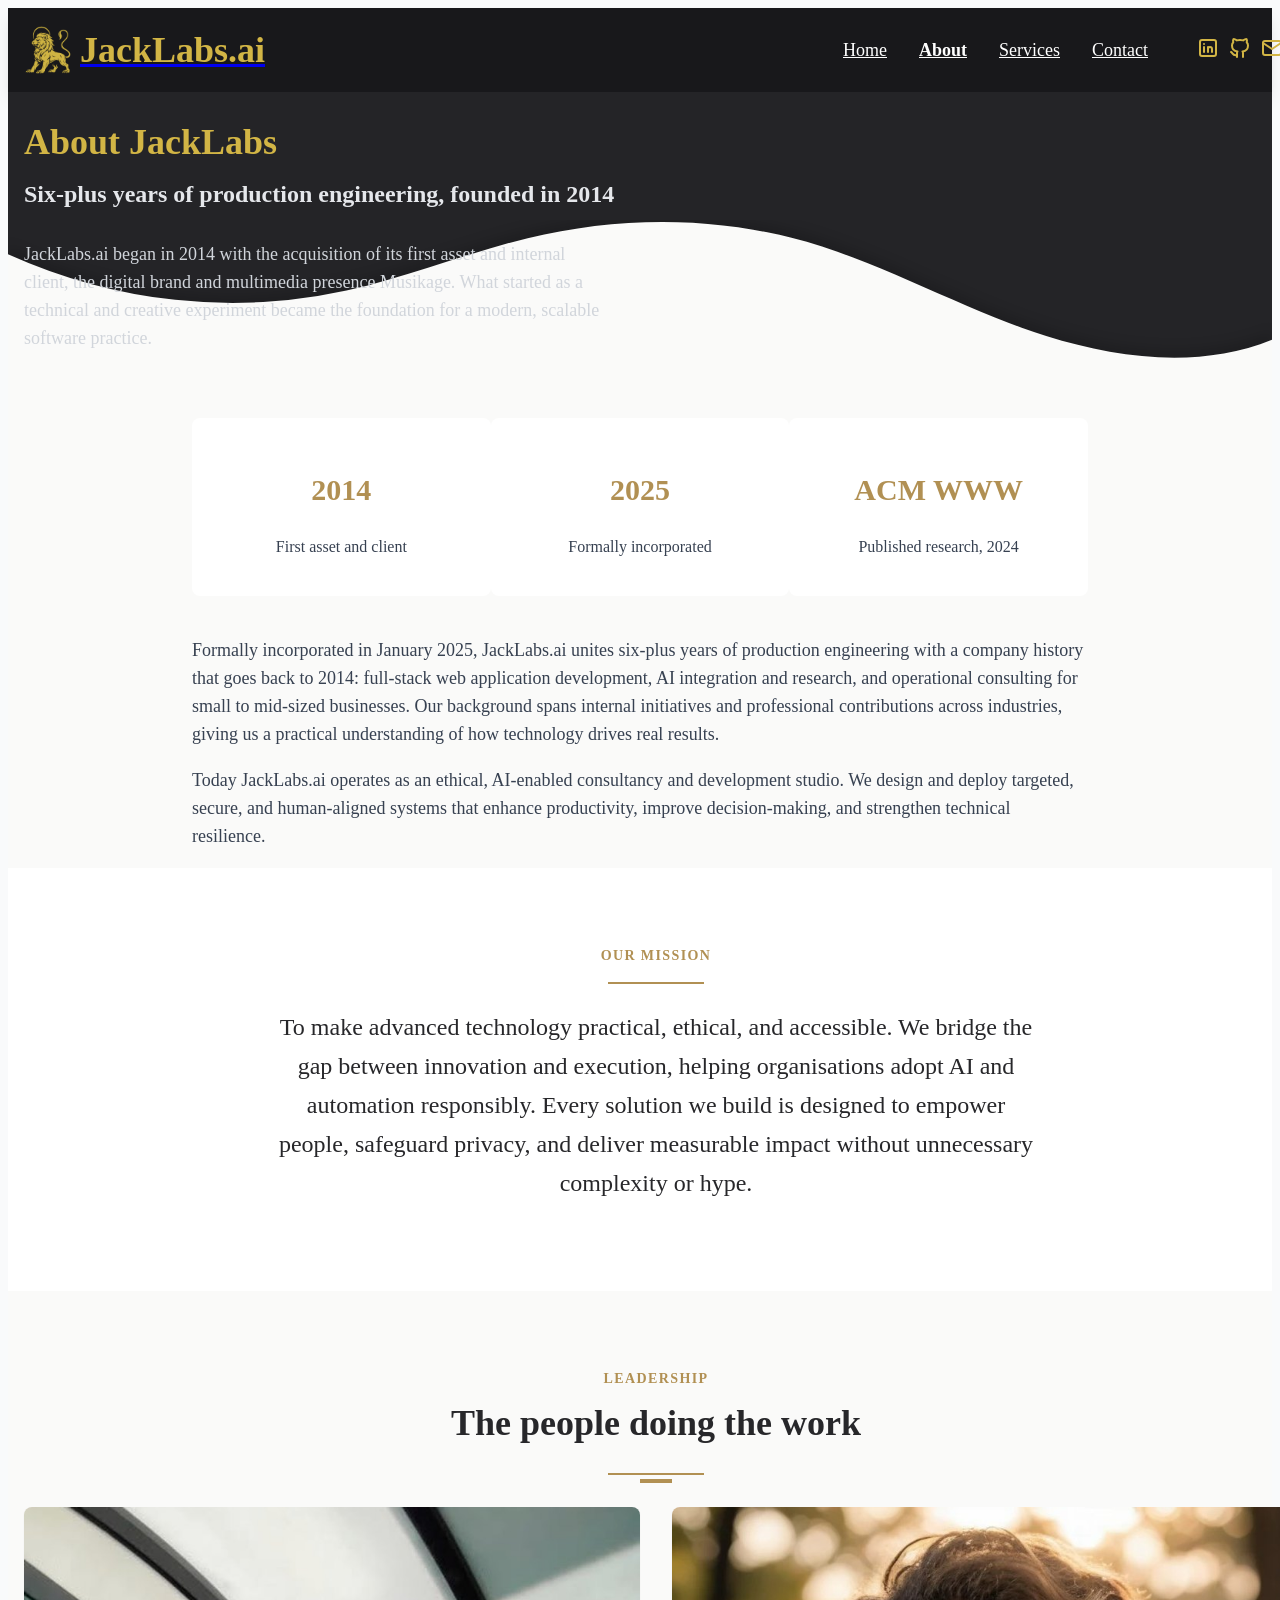
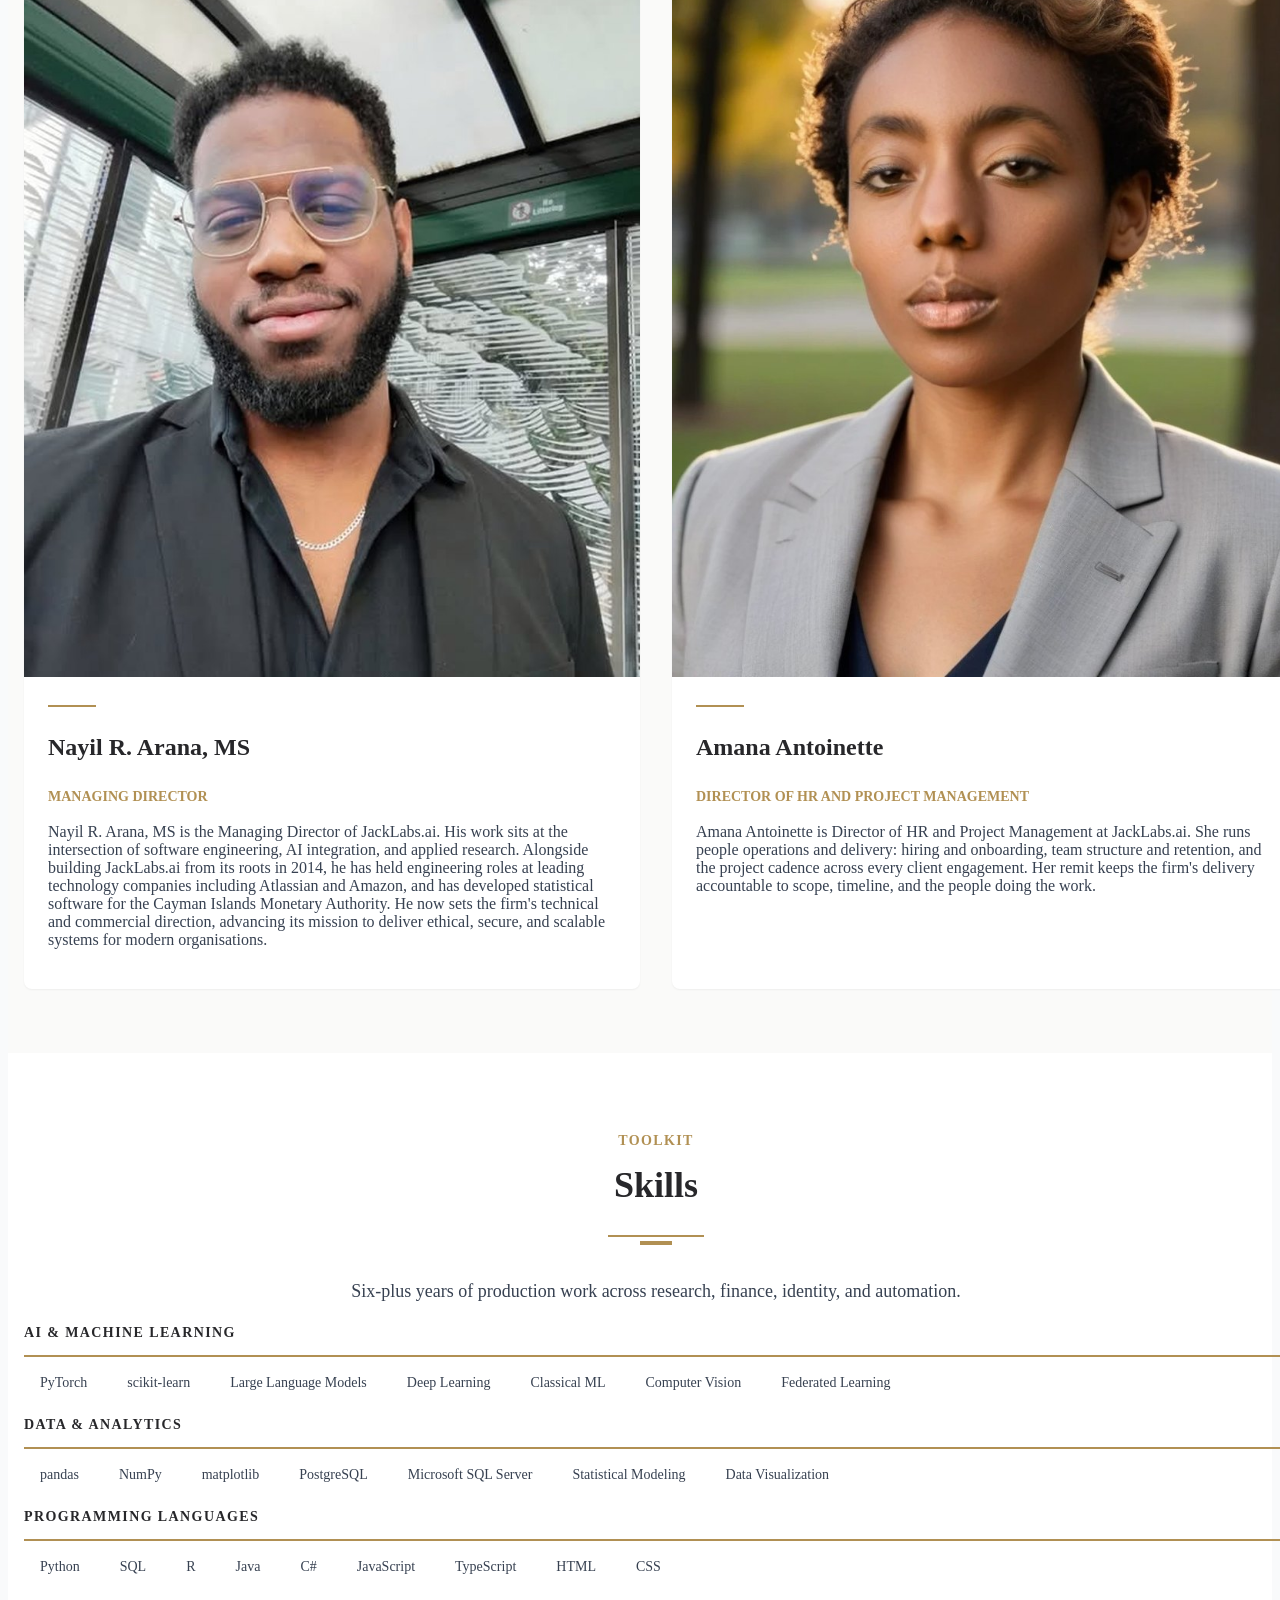
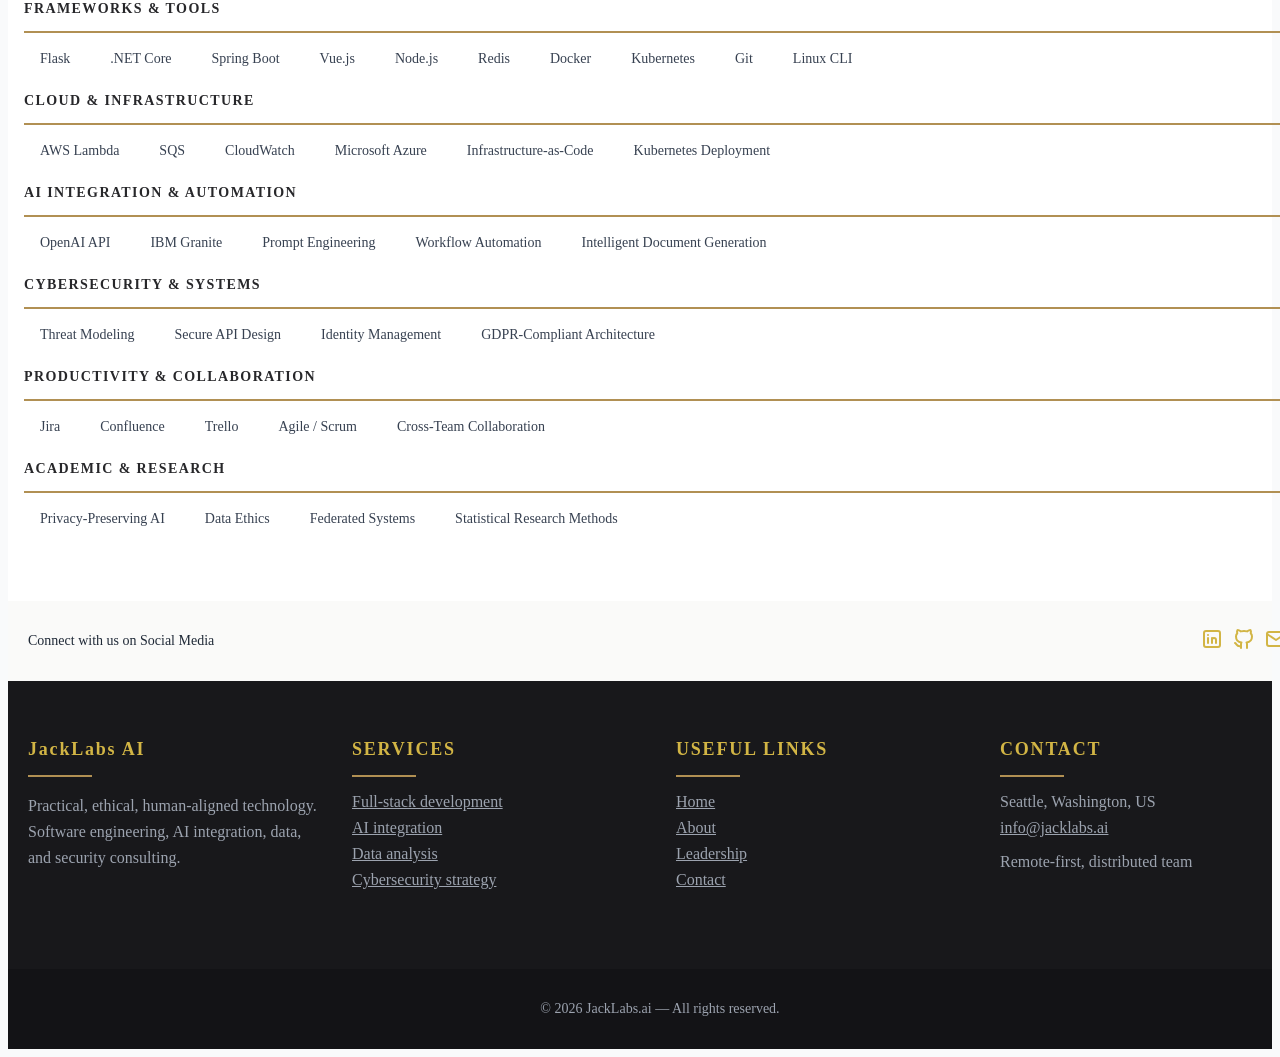
==== commit f2259419: "Gold template rebuild: about.html" ====
--- a/about.html
+++ b/about.html
@@ -10,6 +10,7 @@
 <link href="https://fonts.googleapis.com/css2?family=Faustina:ital,wght@0,400;0,500;0,600;0,700;1,400&family=EB+Garamond:wght@400;500;700&display=swap" rel="stylesheet">
 <link rel="icon" type="image/png" href="assets/logo.png">
 <link rel="stylesheet" href="assets/tw.css">
+<link rel="stylesheet" href="assets/site.css">
 </head>
 <body class="bg-gray-50">
 <div id="root">
@@ -51,12 +52,12 @@
 
 <section class="bg-zinc-900 text-white relative">
   <div class="absolute inset-0 bg-white opacity-5"></div>
-  <div class="container mx-auto pt-20 pb-28 px-4 relative z-10">
+  <div class="container mx-auto pt-20 pb-48 px-4 relative z-10">
     <div class="grid grid-cols-1 gap-8 items-center">
       <div class="text-center md:text-left">
         <h1 class="font-faustina text-2xl md:text-4xl font-bold">
           <span class="block text-gold-secondary">About JackLabs</span>
-          <span class="block text-lg md:text-2xl text-gray-200 mt-4 leading-relaxed">A decade of engineering, formalised</span>
+          <span class="block text-lg md:text-2xl text-gray-200 mt-4 leading-relaxed">Six-plus years of production engineering, founded in 2014</span>
         </h1>
         <p class="mt-6 text-lg text-gray-300 max-w-xl mx-auto md:mx-0">JackLabs.ai began in 2014 with the acquisition of its first asset and internal client, the digital brand and multimedia presence Musikage. What started as a technical and creative experiment became the foundation for a modern, scalable software practice.</p>
       </div>
@@ -76,7 +77,7 @@
       <div class="bg-white rounded-lg border border-stone-200 p-6"><p class="text-3xl font-bold font-faustina text-gold-primary">ACM WWW</p><p class="text-gray-700 mt-1">Published research, 2024</p></div>
     </div>
     <div class="mt-10 space-y-4 text-lg text-gray-700">
-      <p>Formally incorporated in January 2025, JackLabs.ai unites more than a decade of hands-on experience in automation scripting, full-stack web application development, AI integration and research, and operational consulting for small to mid-sized businesses. Our background spans internal initiatives and professional contributions across industries, giving us a practical understanding of how technology drives real results.</p>
+      <p>Formally incorporated in January 2025, JackLabs.ai unites six-plus years of production engineering with a company history that goes back to 2014: full-stack web application development, AI integration and research, and operational consulting for small to mid-sized businesses. Our background spans internal initiatives and professional contributions across industries, giving us a practical understanding of how technology drives real results.</p>
       <p>Today JackLabs.ai operates as an ethical, AI-enabled consultancy and development studio. We design and deploy targeted, secure, and human-aligned systems that enhance productivity, improve decision-making, and strengthen technical resilience.</p>
     </div>
   </div>
@@ -125,7 +126,7 @@
   <h2 class="text-4xl font-bold font-faustina text-zinc-800 mt-3">Skills</h2>
   <div class="flex justify-center my-4"><div class="w-24 h-0.5 bg-gold-primary"></div></div>
   <div class="flex justify-center my-4"><div class="w-8 h-1 bg-gold-primary -mt-3"></div></div>
-  <p class="text-lg text-gray-700 max-w-3xl mx-auto mt-6">A decade of production work across research, finance, identity, and automation.</p>
+  <p class="text-lg text-gray-700 max-w-3xl mx-auto mt-6">Six-plus years of production work across research, finance, identity, and automation.</p>
 </div>
   <div class="container mx-auto px-4 max-w-5xl"><div class="mb-7">
   <h3 class="font-faustina font-bold text-zinc-800 tracking-widest text-sm uppercase mb-3">AI &amp; Machine Learning</h3>
--- a/assets/tw.css
+++ b/assets/tw.css
@@ -0,0 +1 @@
+*,:before,:after{--tw-border-spacing-x: 0;--tw-border-spacing-y: 0;--tw-translate-x: 0;--tw-translate-y: 0;--tw-rotate: 0;--tw-skew-x: 0;--tw-skew-y: 0;--tw-scale-x: 1;--tw-scale-y: 1;--tw-pan-x: ;--tw-pan-y: ;--tw-pinch-zoom: ;--tw-scroll-snap-strictness: proximity;--tw-gradient-from-position: ;--tw-gradient-via-position: ;--tw-gradient-to-position: ;--tw-ordinal: ;--tw-slashed-zero: ;--tw-numeric-figure: ;--tw-numeric-spacing: ;--tw-numeric-fraction: ;--tw-ring-inset: ;--tw-ring-offset-width: 0px;--tw-ring-offset-color: #fff;--tw-ring-color: rgb(59 130 246 / .5);--tw-ring-offset-shadow: 0 0 #0000;--tw-ring-shadow: 0 0 #0000;--tw-shadow: 0 0 #0000;--tw-shadow-colored: 0 0 #0000;--tw-blur: ;--tw-brightness: ;--tw-contrast: ;--tw-grayscale: ;--tw-hue-rotate: ;--tw-invert: ;--tw-saturate: ;--tw-sepia: ;--tw-drop-shadow: ;--tw-backdrop-blur: ;--tw-backdrop-brightness: ;--tw-backdrop-contrast: ;--tw-backdrop-grayscale: ;--tw-backdrop-hue-rotate: ;--tw-backdrop-invert: ;--tw-backdrop-opacity: ;--tw-backdrop-saturate: ;--tw-backdrop-sepia: ;--tw-contain-size: ;--tw-contain-layout: ;--tw-contain-paint: ;--tw-contain-style: }::backdrop{--tw-border-spacing-x: 0;--tw-border-spacing-y: 0;--tw-translate-x: 0;--tw-translate-y: 0;--tw-rotate: 0;--tw-skew-x: 0;--tw-skew-y: 0;--tw-scale-x: 1;--tw-scale-y: 1;--tw-pan-x: ;--tw-pan-y: ;--tw-pinch-zoom: ;--tw-scroll-snap-strictness: proximity;--tw-gradient-from-position: ;--tw-gradient-via-position: ;--tw-gradient-to-position: ;--tw-ordinal: ;--tw-slashed-zero: ;--tw-numeric-figure: ;--tw-numeric-spacing: ;--tw-numeric-fraction: ;--tw-ring-inset: ;--tw-ring-offset-width: 0px;--tw-ring-offset-color: #fff;--tw-ring-color: rgb(59 130 246 / .5);--tw-ring-offset-shadow: 0 0 #0000;--tw-ring-shadow: 0 0 #0000;--tw-shadow: 0 0 #0000;--tw-shadow-colored: 0 0 #0000;--tw-blur: ;--tw-brightness: ;--tw-contrast: ;--tw-grayscale: ;--tw-hue-rotate: ;--tw-invert: ;--tw-saturate: ;--tw-sepia: ;--tw-drop-shadow: ;--tw-backdrop-blur: ;--tw-backdrop-brightness: ;--tw-backdrop-contrast: ;--tw-backdrop-grayscale: ;--tw-backdrop-hue-rotate: ;--tw-backdrop-invert: ;--tw-backdrop-opacity: ;--tw-backdrop-saturate: ;--tw-backdrop-sepia: ;--tw-contain-size: ;--tw-contain-layout: ;--tw-contain-paint: ;--tw-contain-style: }.container{width:100%}@media(min-width:640px){.container{max-width:640px}}@media(min-width:768px){.container{max-width:768px}}@media(min-width:1024px){.container{max-width:1024px}}@media(min-width:1280px){.container{max-width:1280px}}@media(min-width:1536px){.container{max-width:1536px}}.visible{visibility:visible}.static{position:static}.absolute{position:absolute}.relative{position:relative}.inset-0{top:0;right:0;bottom:0;left:0}.-left-12{left:-3rem}.-right-12{right:-3rem}.bottom-0{bottom:0}.left-0{left:0}.right-3{right:.75rem}.top-0{top:0}.top-1\/2{top:50%}.z-10{z-index:10}.mx-1{margin-left:.25rem;margin-right:.25rem}.mx-auto{margin-left:auto;margin-right:auto}.my-4{margin-top:1rem;margin-bottom:1rem}.mx-0{margin-left:0;margin-right:0}.-mt-12{margin-top:-3rem}.-mt-3{margin-top:-.75rem}.mb-10{margin-bottom:2.5rem}.mb-12{margin-bottom:3rem}.mb-2{margin-bottom:.5rem}.mb-3{margin-bottom:.75rem}.mb-4{margin-bottom:1rem}.mb-6{margin-bottom:1.5rem}.mb-8{margin-bottom:2rem}.ml-2{margin-left:.5rem}.mr-10{margin-right:2.5rem}.mr-2{margin-right:.5rem}.mt-10{margin-top:2.5rem}.mt-12{margin-top:3rem}.mt-2{margin-top:.5rem}.mt-20{margin-top:5rem}.mt-24{margin-top:6rem}.mt-3{margin-top:.75rem}.mt-4{margin-top:1rem}.mt-6{margin-top:1.5rem}.mt-8{margin-top:2rem}.block{display:block}.inline-block{display:inline-block}.flex{display:flex}.inline-flex{display:inline-flex}.grid{display:grid}.hidden{display:none}.h-0\.5{height:.125rem}.h-1{height:.25rem}.h-12{height:3rem}.h-16{height:4rem}.h-24{height:6rem}.h-40{height:10rem}.h-5{height:1.25rem}.h-6{height:1.5rem}.h-8{height:2rem}.h-\[150px\]{height:150px}.h-\[80px\]{height:80px}.h-full{height:100%}.max-h-0{max-height:0px}.max-h-96{max-height:24rem}.min-h-screen{min-height:100vh}.w-12{width:3rem}.w-16{width:4rem}.w-20{width:5rem}.w-24{width:6rem}.w-32{width:8rem}.w-40{width:10rem}.w-5{width:1.25rem}.w-6{width:1.5rem}.w-8{width:2rem}.w-full{width:100%}.max-w-2xl{max-width:42rem}.max-w-3xl{max-width:48rem}.max-w-4xl{max-width:56rem}.max-w-6xl{max-width:72rem}.max-w-xl{max-width:36rem}.flex-grow,.grow{flex-grow:1}.-translate-y-1\/2{--tw-translate-y: -50%;transform:translate(var(--tw-translate-x),var(--tw-translate-y)) rotate(var(--tw-rotate)) skew(var(--tw-skew-x)) skewY(var(--tw-skew-y)) scaleX(var(--tw-scale-x)) scaleY(var(--tw-scale-y))}.translate-y-4{--tw-translate-y: 1rem;transform:translate(var(--tw-translate-x),var(--tw-translate-y)) rotate(var(--tw-rotate)) skew(var(--tw-skew-x)) skewY(var(--tw-skew-y)) scaleX(var(--tw-scale-x)) scaleY(var(--tw-scale-y))}.rotate-180{--tw-rotate: 180deg;transform:translate(var(--tw-translate-x),var(--tw-translate-y)) rotate(var(--tw-rotate)) skew(var(--tw-skew-x)) skewY(var(--tw-skew-y)) scaleX(var(--tw-scale-x)) scaleY(var(--tw-scale-y))}.transform{transform:translate(var(--tw-translate-x),var(--tw-translate-y)) rotate(var(--tw-rotate)) skew(var(--tw-skew-x)) skewY(var(--tw-skew-y)) scaleX(var(--tw-scale-x)) scaleY(var(--tw-scale-y))}.cursor-pointer{cursor:pointer}.resize{resize:both}.list-inside{list-style-position:inside}.list-disc{list-style-type:disc}.list-none{list-style-type:none}.grid-cols-1{grid-template-columns:repeat(1,minmax(0,1fr))}.grid-cols-2{grid-template-columns:repeat(2,minmax(0,1fr))}.flex-row{flex-direction:row}.flex-col{flex-direction:column}.flex-wrap{flex-wrap:wrap}.items-center{align-items:center}.justify-start{justify-content:flex-start}.justify-center{justify-content:center}.justify-between{justify-content:space-between}.gap-0{gap:0px}.gap-10{gap:2.5rem}.gap-12{gap:3rem}.gap-5{gap:1.25rem}.gap-8{gap:2rem}.space-x-2>:not([hidden])~:not([hidden]){--tw-space-x-reverse: 0;margin-right:calc(.5rem * var(--tw-space-x-reverse));margin-left:calc(.5rem * calc(1 - var(--tw-space-x-reverse)))}.space-x-4>:not([hidden])~:not([hidden]){--tw-space-x-reverse: 0;margin-right:calc(1rem * var(--tw-space-x-reverse));margin-left:calc(1rem * calc(1 - var(--tw-space-x-reverse)))}.space-y-1>:not([hidden])~:not([hidden]){--tw-space-y-reverse: 0;margin-top:calc(.25rem * calc(1 - var(--tw-space-y-reverse)));margin-bottom:calc(.25rem * var(--tw-space-y-reverse))}.space-y-2>:not([hidden])~:not([hidden]){--tw-space-y-reverse: 0;margin-top:calc(.5rem * calc(1 - var(--tw-space-y-reverse)));margin-bottom:calc(.5rem * var(--tw-space-y-reverse))}.space-y-20>:not([hidden])~:not([hidden]){--tw-space-y-reverse: 0;margin-top:calc(5rem * calc(1 - var(--tw-space-y-reverse)));margin-bottom:calc(5rem * var(--tw-space-y-reverse))}.space-y-5>:not([hidden])~:not([hidden]){--tw-space-y-reverse: 0;margin-top:calc(1.25rem * calc(1 - var(--tw-space-y-reverse)));margin-bottom:calc(1.25rem * var(--tw-space-y-reverse))}.overflow-hidden{overflow:hidden}.rounded-full{border-radius:9999px}.rounded-lg{border-radius:.5rem}.rounded-md{border-radius:.375rem}.rounded-xl{border-radius:.75rem}.border{border-width:1px}.border-2{border-width:2px}.border-4{border-width:4px}.border-gold-primary{--tw-border-opacity: 1;border-color:rgb(177 144 83 / var(--tw-border-opacity, 1))}.border-gray-300{--tw-border-opacity: 1;border-color:rgb(209 213 219 / var(--tw-border-opacity, 1))}.border-white{--tw-border-opacity: 1;border-color:rgb(255 255 255 / var(--tw-border-opacity, 1))}.bg-black{--tw-bg-opacity: 1;background-color:rgb(0 0 0 / var(--tw-bg-opacity, 1))}.bg-gold-primary{--tw-bg-opacity: 1;background-color:rgb(177 144 83 / var(--tw-bg-opacity, 1))}.bg-gray-50{--tw-bg-opacity: 1;background-color:rgb(249 250 251 / var(--tw-bg-opacity, 1))}.bg-stone-100{--tw-bg-opacity: 1;background-color:rgb(245 245 244 / var(--tw-bg-opacity, 1))}.bg-stone-50{--tw-bg-opacity: 1;background-color:rgb(250 250 249 / var(--tw-bg-opacity, 1))}.bg-white{--tw-bg-opacity: 1;background-color:rgb(255 255 255 / var(--tw-bg-opacity, 1))}.bg-zinc-800{--tw-bg-opacity: 1;background-color:rgb(39 39 42 / var(--tw-bg-opacity, 1))}.bg-zinc-900{--tw-bg-opacity: 1;background-color:rgb(24 24 27 / var(--tw-bg-opacity, 1))}.bg-opacity-0{--tw-bg-opacity: 0 }.bg-opacity-20{--tw-bg-opacity: .2 }.bg-gradient-to-r{background-image:linear-gradient(to right,var(--tw-gradient-stops))}.from-gold-primary{--tw-gradient-from: #b19053 var(--tw-gradient-from-position);--tw-gradient-to: rgb(177 144 83 / 0) var(--tw-gradient-to-position);--tw-gradient-stops: var(--tw-gradient-from), var(--tw-gradient-to) }.to-gold-secondary{--tw-gradient-to: #d2b545 var(--tw-gradient-to-position) }.fill-current{fill:currentColor}.object-contain{-o-object-fit:contain;object-fit:contain}.object-cover{-o-object-fit:cover;object-fit:cover}.p-2{padding:.5rem}.p-3{padding:.75rem}.p-4{padding:1rem}.p-5{padding:1.25rem}.p-6{padding:1.5rem}.p-8{padding:2rem}.px-2{padding-left:.5rem;padding-right:.5rem}.px-3{padding-left:.75rem;padding-right:.75rem}.px-4{padding-left:1rem;padding-right:1rem}.px-5{padding-left:1.25rem;padding-right:1.25rem}.px-6{padding-left:1.5rem;padding-right:1.5rem}.px-8{padding-left:2rem;padding-right:2rem}.py-10{padding-top:2.5rem;padding-bottom:2.5rem}.py-16{padding-top:4rem;padding-bottom:4rem}.py-2{padding-top:.5rem;padding-bottom:.5rem}.py-20{padding-top:5rem;padding-bottom:5rem}.py-3{padding-top:.75rem;padding-bottom:.75rem}.py-4{padding-top:1rem;padding-bottom:1rem}.pb-20{padding-bottom:5rem}.pb-3{padding-bottom:.75rem}.pb-32{padding-bottom:8rem}.pl-4{padding-left:1rem}.pt-12{padding-top:3rem}.pt-2{padding-top:.5rem}.pt-32{padding-top:8rem}.pt-4{padding-top:1rem}.text-left{text-align:left}.text-center{text-align:center}.font-faustina{font-family:Faustina,serif}.font-garamond{font-family:EB Garamond,serif}.text-2xl{font-size:1.5rem;line-height:2rem}.text-3xl{font-size:1.875rem;line-height:2.25rem}.text-4xl{font-size:2.25rem;line-height:2.5rem}.text-5xl{font-size:3rem;line-height:1}.text-base{font-size:1rem;line-height:1.5rem}.text-lg{font-size:1.125rem;line-height:1.75rem}.text-sm{font-size:.875rem;line-height:1.25rem}.text-xl{font-size:1.25rem;line-height:1.75rem}.font-bold{font-weight:700}.font-light{font-weight:300}.font-semibold{font-weight:600}.uppercase{text-transform:uppercase}.italic{font-style:italic}.leading-\[0\]{line-height:0}.leading-relaxed{line-height:1.625}.tracking-wider{letter-spacing:.05em}.tracking-widest{letter-spacing:.1em}.text-gold-primary{--tw-text-opacity: 1;color:rgb(177 144 83 / var(--tw-text-opacity, 1))}.text-gold-secondary{--tw-text-opacity: 1;color:rgb(210 181 69 / var(--tw-text-opacity, 1))}.text-gray-200{--tw-text-opacity: 1;color:rgb(229 231 235 / var(--tw-text-opacity, 1))}.text-gray-300{--tw-text-opacity: 1;color:rgb(209 213 219 / var(--tw-text-opacity, 1))}.text-gray-400{--tw-text-opacity: 1;color:rgb(156 163 175 / var(--tw-text-opacity, 1))}.text-gray-500{--tw-text-opacity: 1;color:rgb(107 114 128 / var(--tw-text-opacity, 1))}.text-gray-600{--tw-text-opacity: 1;color:rgb(75 85 99 / var(--tw-text-opacity, 1))}.text-gray-700{--tw-text-opacity: 1;color:rgb(55 65 81 / var(--tw-text-opacity, 1))}.text-gray-800{--tw-text-opacity: 1;color:rgb(31 41 55 / var(--tw-text-opacity, 1))}.text-stone-50{--tw-text-opacity: 1;color:rgb(250 250 249 / var(--tw-text-opacity, 1))}.text-white{--tw-text-opacity: 1;color:rgb(255 255 255 / var(--tw-text-opacity, 1))}.text-yellow-300{--tw-text-opacity: 1;color:rgb(253 224 71 / var(--tw-text-opacity, 1))}.text-zinc-700{--tw-text-opacity: 1;color:rgb(63 63 70 / var(--tw-text-opacity, 1))}.text-zinc-800{--tw-text-opacity: 1;color:rgb(39 39 42 / var(--tw-text-opacity, 1))}.text-zinc-900{--tw-text-opacity: 1;color:rgb(24 24 27 / var(--tw-text-opacity, 1))}.opacity-0{opacity:0}.opacity-100{opacity:1}.opacity-5{opacity:.05}.shadow-2xl{--tw-shadow: 0 25px 50px -12px rgb(0 0 0 / .25);--tw-shadow-colored: 0 25px 50px -12px var(--tw-shadow-color);box-shadow:var(--tw-ring-offset-shadow, 0 0 #0000),var(--tw-ring-shadow, 0 0 #0000),var(--tw-shadow)}.shadow-lg{--tw-shadow: 0 10px 15px -3px rgb(0 0 0 / .1), 0 4px 6px -4px rgb(0 0 0 / .1);--tw-shadow-colored: 0 10px 15px -3px var(--tw-shadow-color), 0 4px 6px -4px var(--tw-shadow-color);box-shadow:var(--tw-ring-offset-shadow, 0 0 #0000),var(--tw-ring-shadow, 0 0 #0000),var(--tw-shadow)}.shadow-md{--tw-shadow: 0 4px 6px -1px rgb(0 0 0 / .1), 0 2px 4px -2px rgb(0 0 0 / .1);--tw-shadow-colored: 0 4px 6px -1px var(--tw-shadow-color), 0 2px 4px -2px var(--tw-shadow-color);box-shadow:var(--tw-ring-offset-shadow, 0 0 #0000),var(--tw-ring-shadow, 0 0 #0000),var(--tw-shadow)}.shadow-sm{--tw-shadow: 0 1px 2px 0 rgb(0 0 0 / .05);--tw-shadow-colored: 0 1px 2px 0 var(--tw-shadow-color);box-shadow:var(--tw-ring-offset-shadow, 0 0 #0000),var(--tw-ring-shadow, 0 0 #0000),var(--tw-shadow)}.shadow-xl{--tw-shadow: 0 20px 25px -5px rgb(0 0 0 / .1), 0 8px 10px -6px rgb(0 0 0 / .1);--tw-shadow-colored: 0 20px 25px -5px var(--tw-shadow-color), 0 8px 10px -6px var(--tw-shadow-color);box-shadow:var(--tw-ring-offset-shadow, 0 0 #0000),var(--tw-ring-shadow, 0 0 #0000),var(--tw-shadow)}.outline-none{outline:2px solid transparent;outline-offset:2px}.blur{--tw-blur: blur(8px);filter:var(--tw-blur) var(--tw-brightness) var(--tw-contrast) var(--tw-grayscale) var(--tw-hue-rotate) var(--tw-invert) var(--tw-saturate) var(--tw-sepia) var(--tw-drop-shadow)}.filter{filter:var(--tw-blur) var(--tw-brightness) var(--tw-contrast) var(--tw-grayscale) var(--tw-hue-rotate) var(--tw-invert) var(--tw-saturate) var(--tw-sepia) var(--tw-drop-shadow)}.transition{transition-property:color,background-color,border-color,text-decoration-color,fill,stroke,opacity,box-shadow,transform,filter,backdrop-filter;transition-timing-function:cubic-bezier(.4,0,.2,1);transition-duration:.15s}.transition-all{transition-property:all;transition-timing-function:cubic-bezier(.4,0,.2,1);transition-duration:.15s}.transition-colors{transition-property:color,background-color,border-color,text-decoration-color,fill,stroke;transition-timing-function:cubic-bezier(.4,0,.2,1);transition-duration:.15s}.transition-opacity{transition-property:opacity;transition-timing-function:cubic-bezier(.4,0,.2,1);transition-duration:.15s}.transition-transform{transition-property:transform;transition-timing-function:cubic-bezier(.4,0,.2,1);transition-duration:.15s}.duration-300{transition-duration:.3s}.duration-500{transition-duration:.5s}.ease-in-out{transition-timing-function:cubic-bezier(.4,0,.2,1)}.\[filter\:drop-shadow\(0_-8px_6px_rgba\(0\,0\,0\,0\.15\)\)\]{filter:drop-shadow(0 -8px 6px rgba(0,0,0,.15))}.\[filter\:drop-shadow\(0_10px_8px_rgba\(255\,255\,255\,0\.05\)\)\]{filter:drop-shadow(0 10px 8px rgba(255,255,255,.05))}.placeholder\:text-gray-400::-moz-placeholder{--tw-text-opacity: 1;color:rgb(156 163 175 / var(--tw-text-opacity, 1))}.placeholder\:text-gray-400::placeholder{--tw-text-opacity: 1;color:rgb(156 163 175 / var(--tw-text-opacity, 1))}.hover\:-translate-y-2:hover{--tw-translate-y: -.5rem;transform:translate(var(--tw-translate-x),var(--tw-translate-y)) rotate(var(--tw-rotate)) skew(var(--tw-skew-x)) skewY(var(--tw-skew-y)) scaleX(var(--tw-scale-x)) scaleY(var(--tw-scale-y))}.hover\:bg-gold-primary:hover{--tw-bg-opacity: 1;background-color:rgb(177 144 83 / var(--tw-bg-opacity, 1))}.hover\:bg-gold-secondary:hover{--tw-bg-opacity: 1;background-color:rgb(210 181 69 / var(--tw-bg-opacity, 1))}.hover\:bg-gray-200:hover{--tw-bg-opacity: 1;background-color:rgb(229 231 235 / var(--tw-bg-opacity, 1))}.hover\:bg-white:hover{--tw-bg-opacity: 1;background-color:rgb(255 255 255 / var(--tw-bg-opacity, 1))}.hover\:text-gold-light:hover{--tw-text-opacity: 1;color:rgb(229 219 177 / var(--tw-text-opacity, 1))}.hover\:text-gold-primary:hover{--tw-text-opacity: 1;color:rgb(177 144 83 / var(--tw-text-opacity, 1))}.hover\:text-gold-secondary:hover{--tw-text-opacity: 1;color:rgb(210 181 69 / var(--tw-text-opacity, 1))}.hover\:text-white:hover{--tw-text-opacity: 1;color:rgb(255 255 255 / var(--tw-text-opacity, 1))}.hover\:underline:hover{text-decoration-line:underline}.focus\:border-gold-primary:focus{--tw-border-opacity: 1;border-color:rgb(177 144 83 / var(--tw-border-opacity, 1))}.focus\:outline-none:focus{outline:2px solid transparent;outline-offset:2px}.focus\:ring-gold-primary:focus{--tw-ring-opacity: 1;--tw-ring-color: rgb(177 144 83 / var(--tw-ring-opacity, 1)) }.group:hover .group-hover\:translate-y-0{--tw-translate-y: 0px;transform:translate(var(--tw-translate-x),var(--tw-translate-y)) rotate(var(--tw-rotate)) skew(var(--tw-skew-x)) skewY(var(--tw-skew-y)) scaleX(var(--tw-scale-x)) scaleY(var(--tw-scale-y))}.group:hover .group-hover\:scale-110{--tw-scale-x: 1.1;--tw-scale-y: 1.1;transform:translate(var(--tw-translate-x),var(--tw-translate-y)) rotate(var(--tw-rotate)) skew(var(--tw-skew-x)) skewY(var(--tw-skew-y)) scaleX(var(--tw-scale-x)) scaleY(var(--tw-scale-y))}.group:hover .group-hover\:bg-white{--tw-bg-opacity: 1;background-color:rgb(255 255 255 / var(--tw-bg-opacity, 1))}.group:hover .group-hover\:bg-opacity-70{--tw-bg-opacity: .7 }.group:hover .group-hover\:text-gold-primary{--tw-text-opacity: 1;color:rgb(177 144 83 / var(--tw-text-opacity, 1))}.group:hover .group-hover\:opacity-100{opacity:1}@media(min-width:640px){.sm\:ml-auto{margin-left:auto}.sm\:mt-0{margin-top:0}.sm\:grid-cols-2{grid-template-columns:repeat(2,minmax(0,1fr))}.sm\:flex-row{flex-direction:row}.sm\:justify-start{justify-content:flex-start}.sm\:px-3{padding-left:.75rem;padding-right:.75rem}.sm\:text-left{text-align:left}}@media(min-width:768px){.md\:mx-0{margin-left:0;margin-right:0}.md\:block{display:block}.md\:grid-cols-2{grid-template-columns:repeat(2,minmax(0,1fr))}.md\:grid-cols-3{grid-template-columns:repeat(3,minmax(0,1fr))}.md\:grid-cols-4{grid-template-columns:repeat(4,minmax(0,1fr))}.md\:p-12{padding:3rem}.md\:text-left{text-align:left}.md\:text-2xl{font-size:1.5rem;line-height:2rem}.md\:text-4xl{font-size:2.25rem;line-height:2.5rem}}@media(min-width:1024px){.lg\:order-1{order:1}.lg\:order-2{order:2}.lg\:flex{display:flex}.lg\:hidden{display:none}.lg\:grid-cols-2{grid-template-columns:repeat(2,minmax(0,1fr))}.lg\:grid-cols-3{grid-template-columns:repeat(3,minmax(0,1fr))}.lg\:grid-cols-4{grid-template-columns:repeat(4,minmax(0,1fr))}.lg\:grid-cols-6{grid-template-columns:repeat(6,minmax(0,1fr))}}
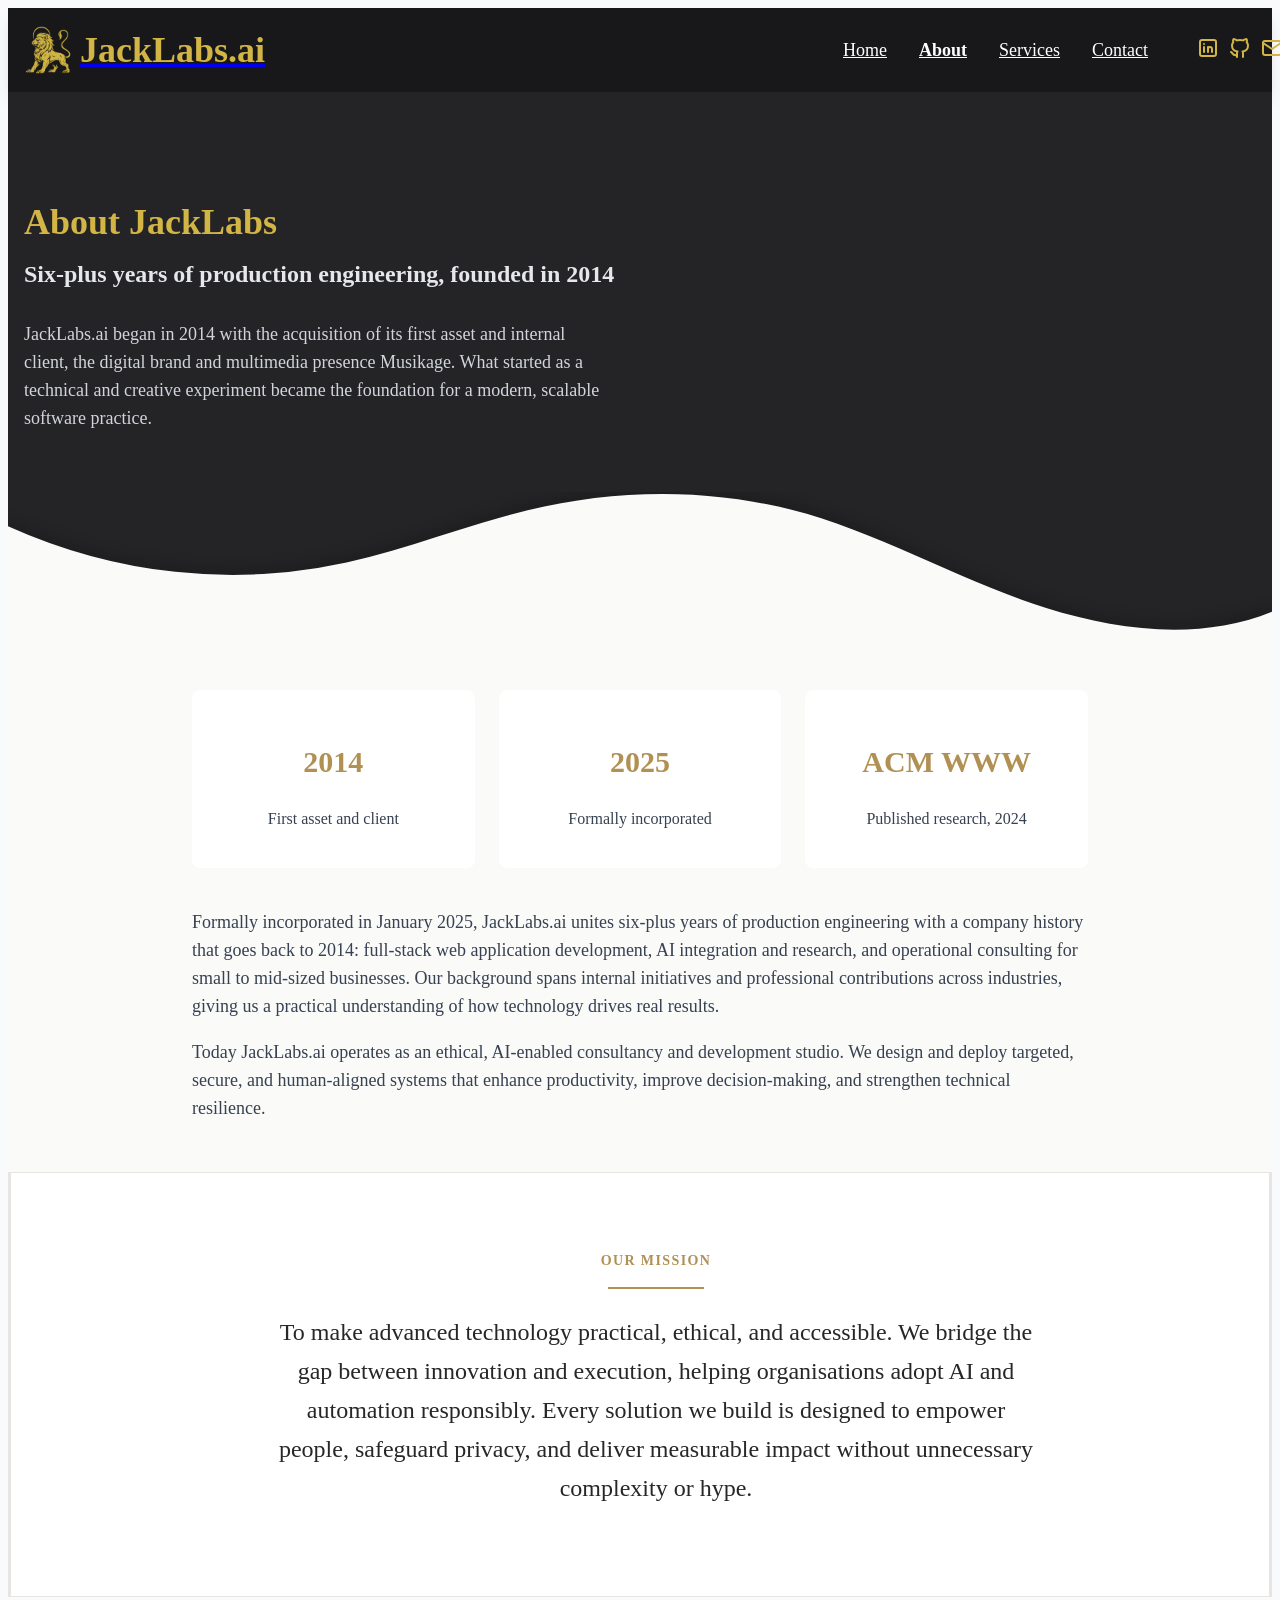
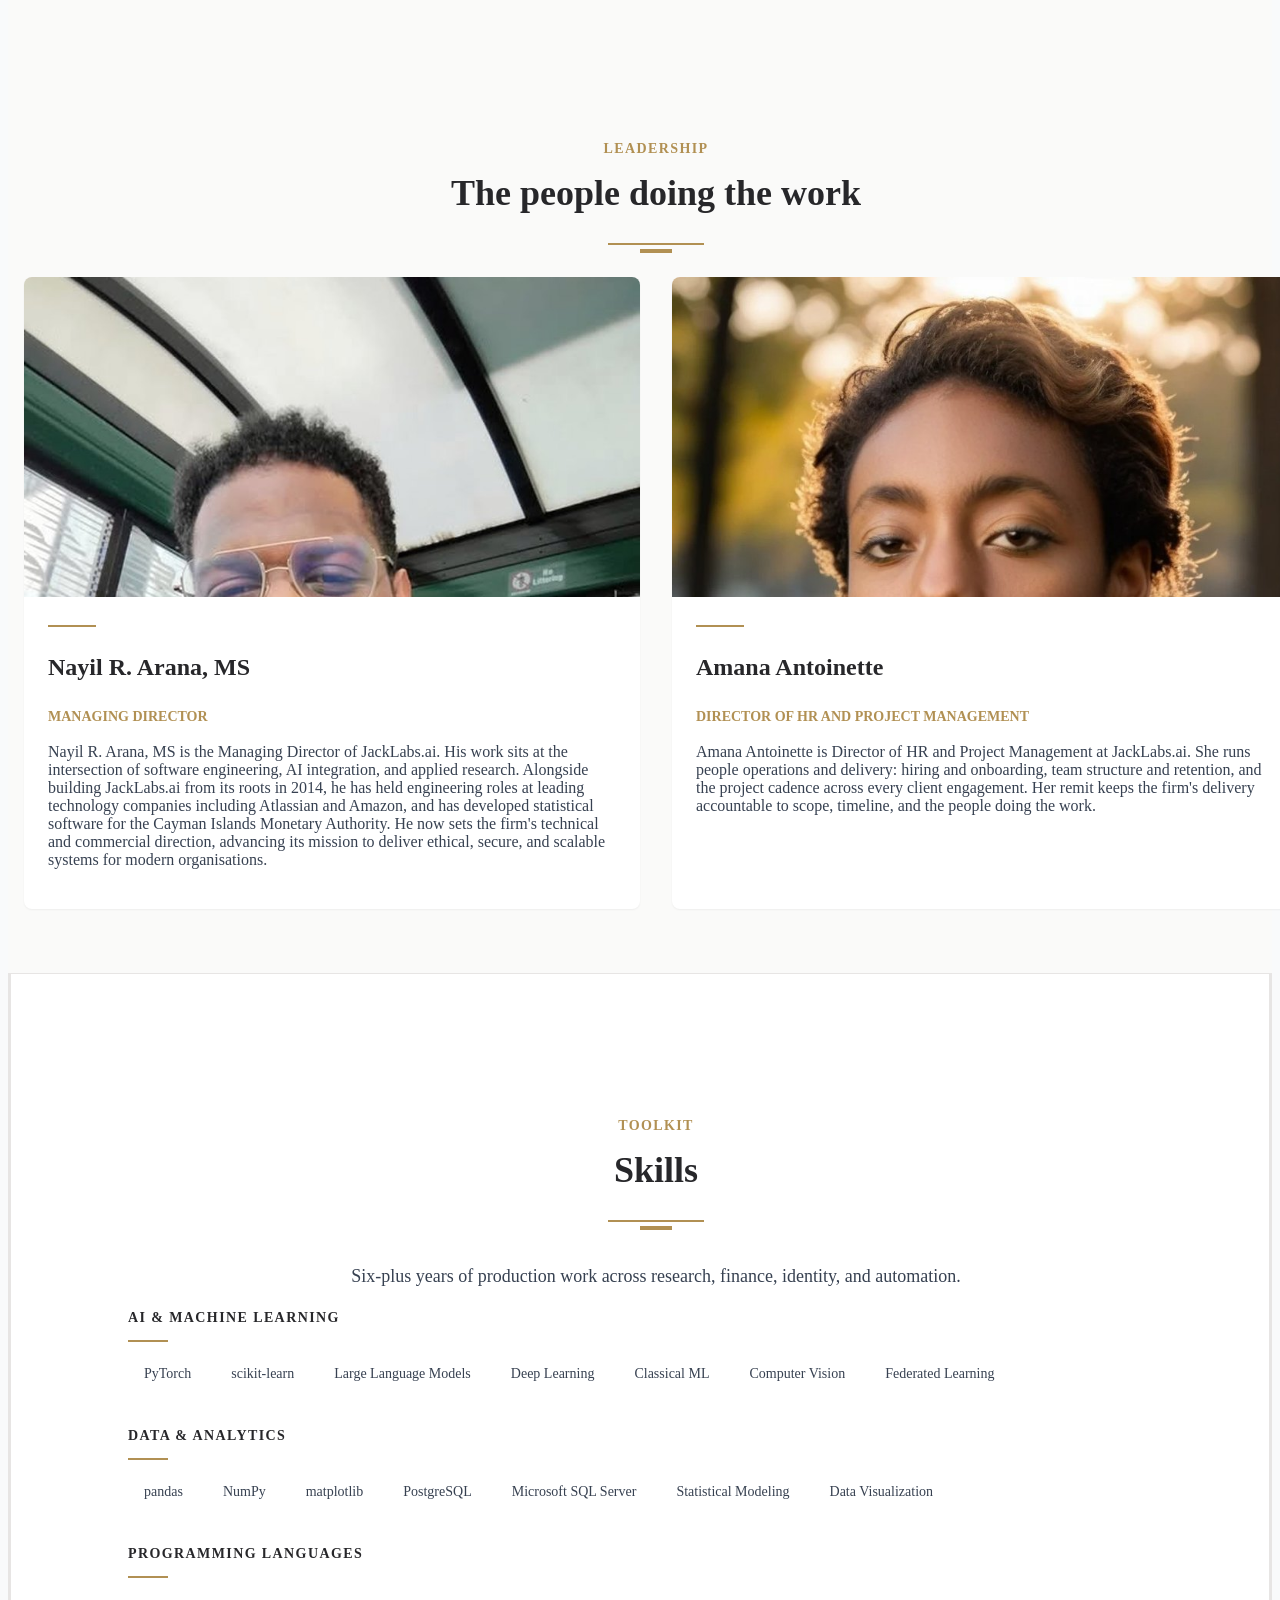
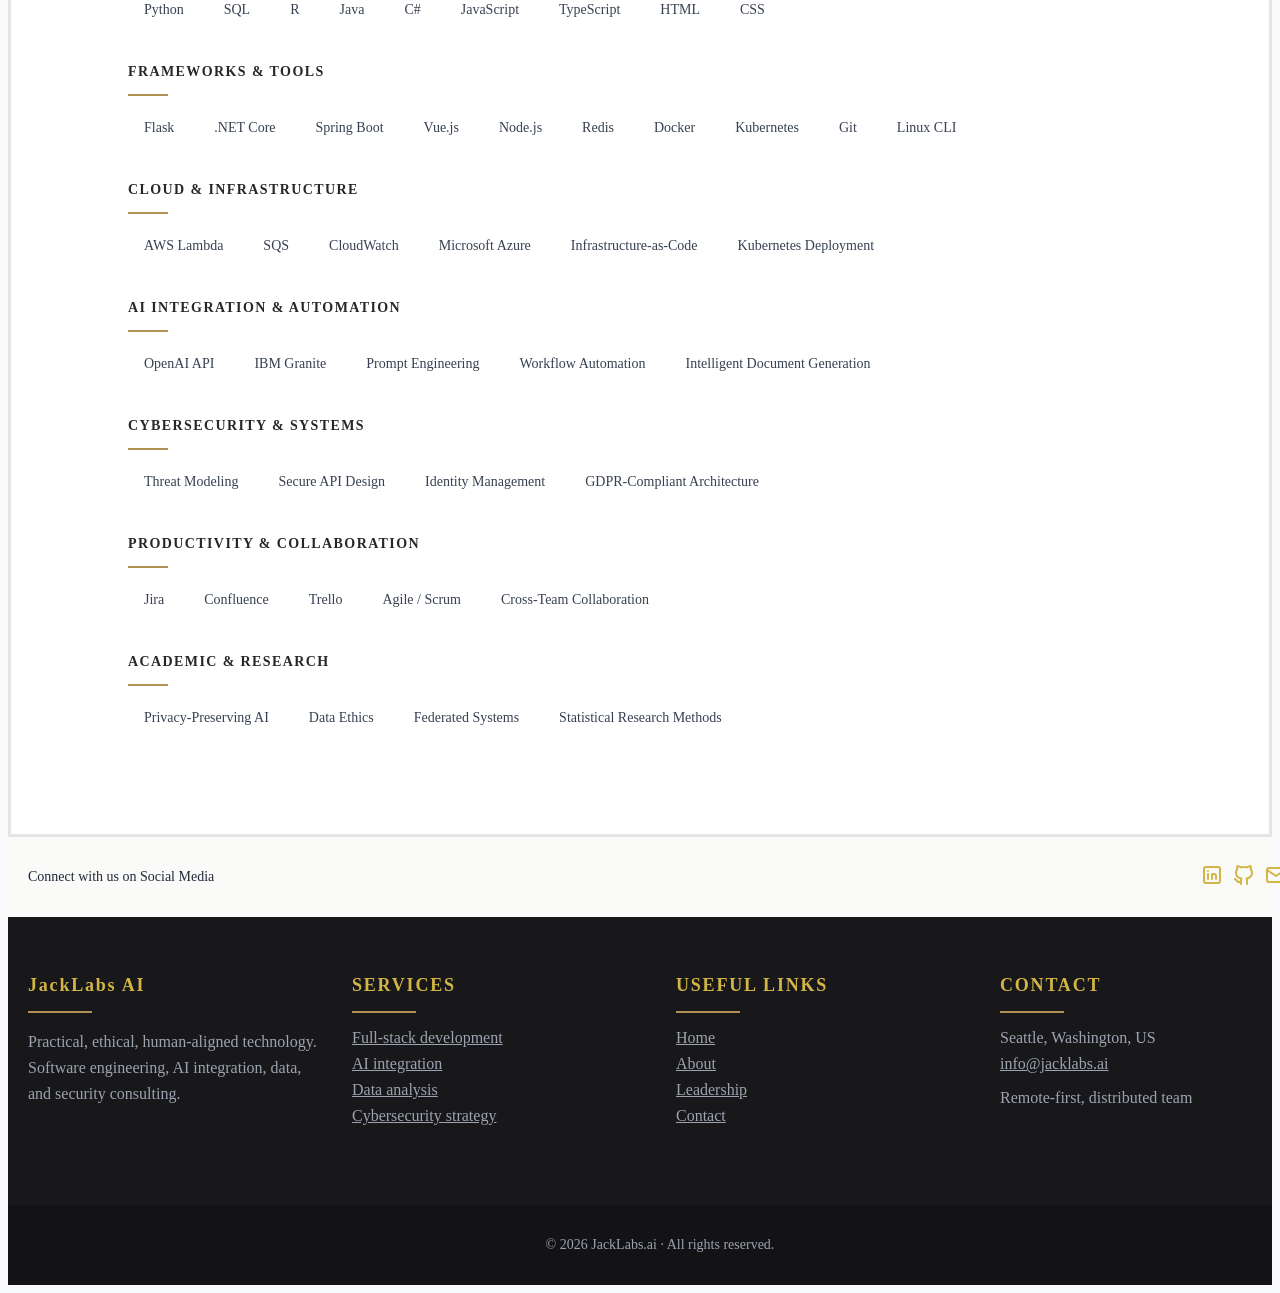
==== commit 04b79228: "Remove em dashes from titles and footer" ====
--- a/about.html
+++ b/about.html
@@ -3,7 +3,7 @@
 <head>
 <meta charset="UTF-8">
 <meta name="viewport" content="width=device-width, initial-scale=1.0">
-<title>About &mdash; JackLabs.ai</title>
+<title>About | JackLabs.ai</title>
 <meta name="description" content="JackLabs.ai is an ethical, AI-enabled consultancy and development studio: full-stack engineering, AI integration, data analysis, and cybersecurity strategy.">
 <link rel="preconnect" href="https://fonts.googleapis.com">
 <link rel="preconnect" href="https://fonts.gstatic.com" crossorigin>
@@ -218,7 +218,7 @@
   </div>
   <div class="bg-black bg-opacity-20">
     <div class="container mx-auto py-4 px-5 text-center">
-      <p class="text-gray-400 text-sm">&copy; 2026 JackLabs.ai &mdash; All rights reserved.</p>
+      <p class="text-gray-400 text-sm">&copy; 2026 JackLabs.ai &middot; All rights reserved.</p>
     </div>
   </div>
 </footer>
--- a/assets/site.css
+++ b/assets/site.css
@@ -0,0 +1,38 @@
+/* Supplement for utility classes absent from the compiled template stylesheet.
+   Shipped after tw.css so the original design tokens are unchanged. */
+
+.border-t { border-top-width: 1px; border-style: solid; }
+.border-b { border-bottom-width: 1px; border-style: solid; }
+.border-y { border-top-width: 1px; border-bottom-width: 1px; border-style: solid; }
+.border-stone-200 { border-color: #e7e5e4; }
+.border-stone-300 { border-color: #d6d3d1; }
+.border-zinc-800 { border-color: #27272a; }
+
+.gap-6 { gap: 1.5rem; }
+.gap-x-2 { column-gap: 0.5rem; }
+.gap-y-2 { row-gap: 0.5rem; }
+
+.h-7 { height: 1.75rem; }
+.h-80 { height: 20rem; }
+.h-auto { height: auto; }
+.w-10 { width: 2.5rem; }
+.w-auto { width: auto; }
+
+.max-w-5xl { max-width: 64rem; }
+.max-w-full { max-width: 100%; }
+
+.mb-7 { margin-bottom: 1.75rem; }
+.pb-4 { padding-bottom: 1rem; }
+.pb-8 { padding-bottom: 2rem; }
+.pb-48 { padding-bottom: 12rem; }
+.pt-16 { padding-top: 4rem; }
+.pt-20 { padding-top: 5rem; }
+.py-1\.5 { padding-top: 0.375rem; padding-bottom: 0.375rem; }
+
+.object-top { object-position: top; }
+
+.text-xs { font-size: 0.75rem; line-height: 1rem; }
+
+.space-y-4 > :not([hidden]) ~ :not([hidden]) { margin-top: 1rem; }
+
+.hover\:bg-zinc-900:hover { background-color: #18181b; }
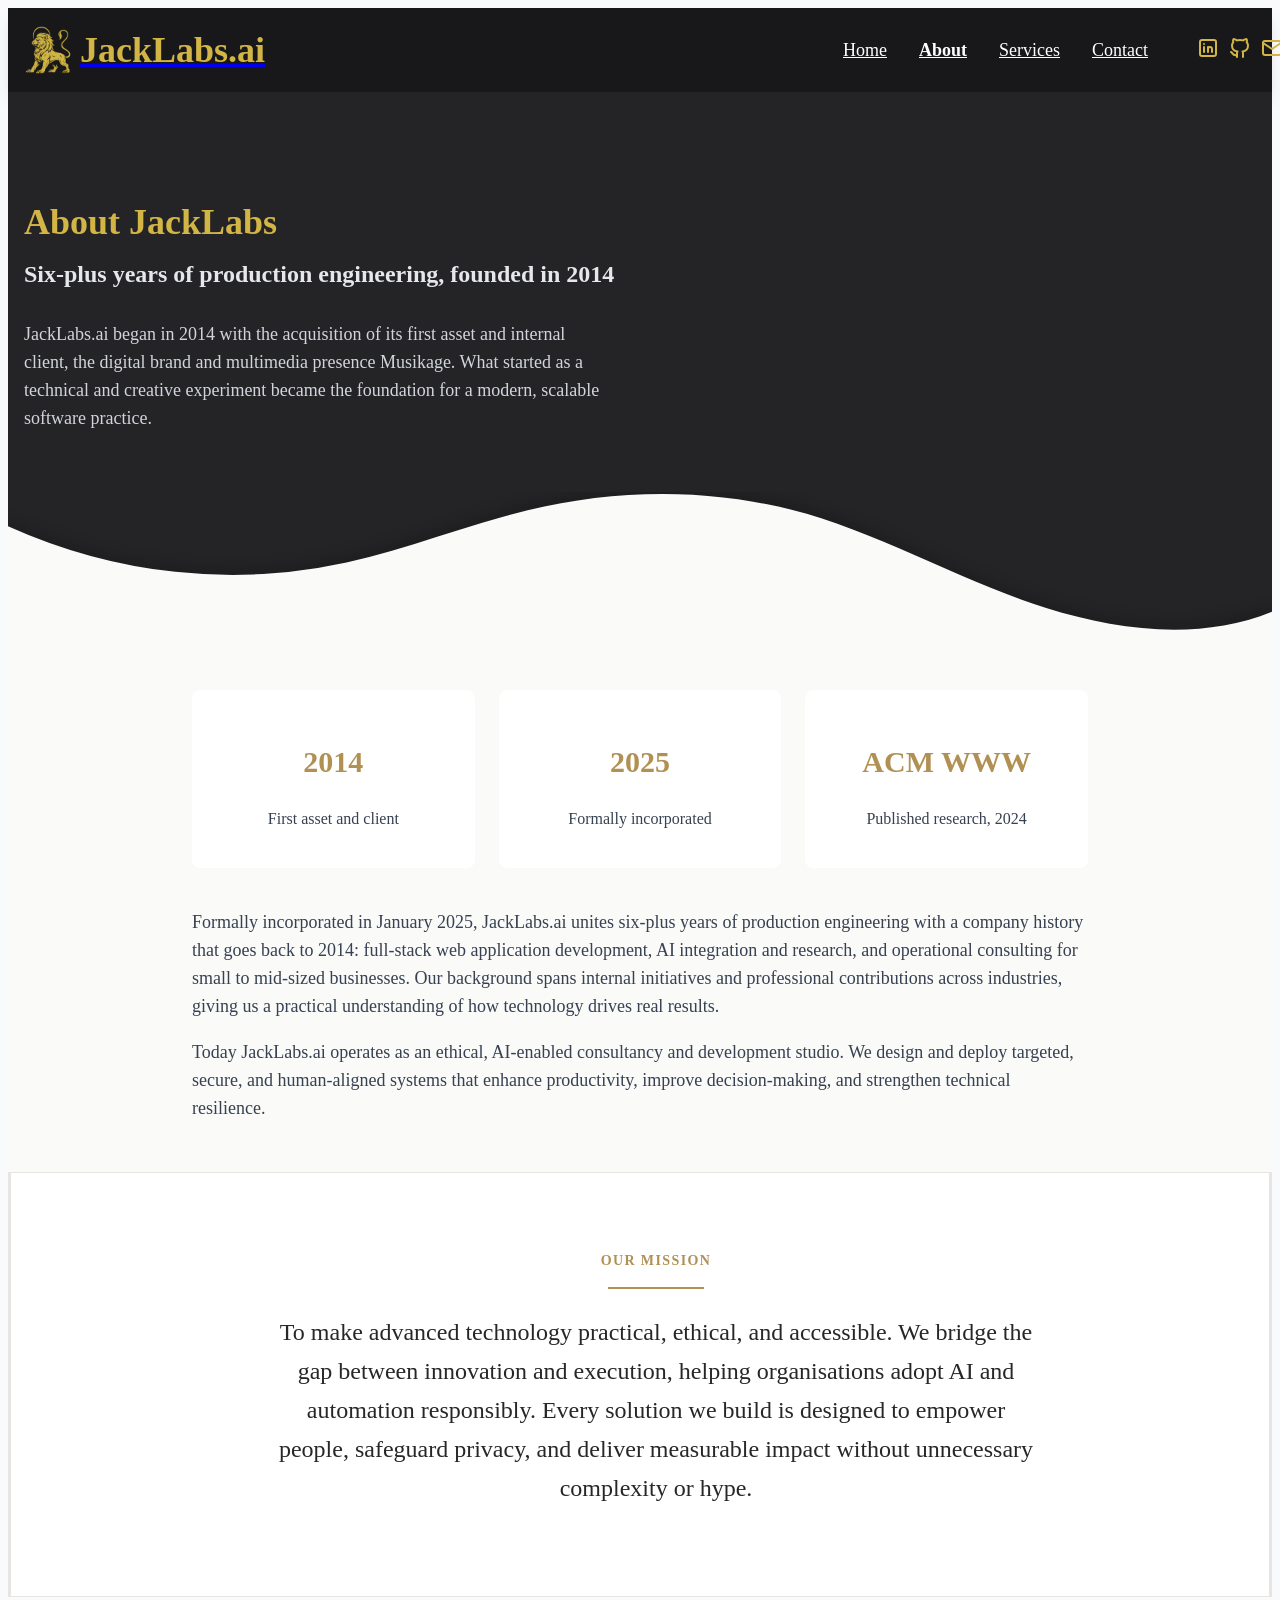
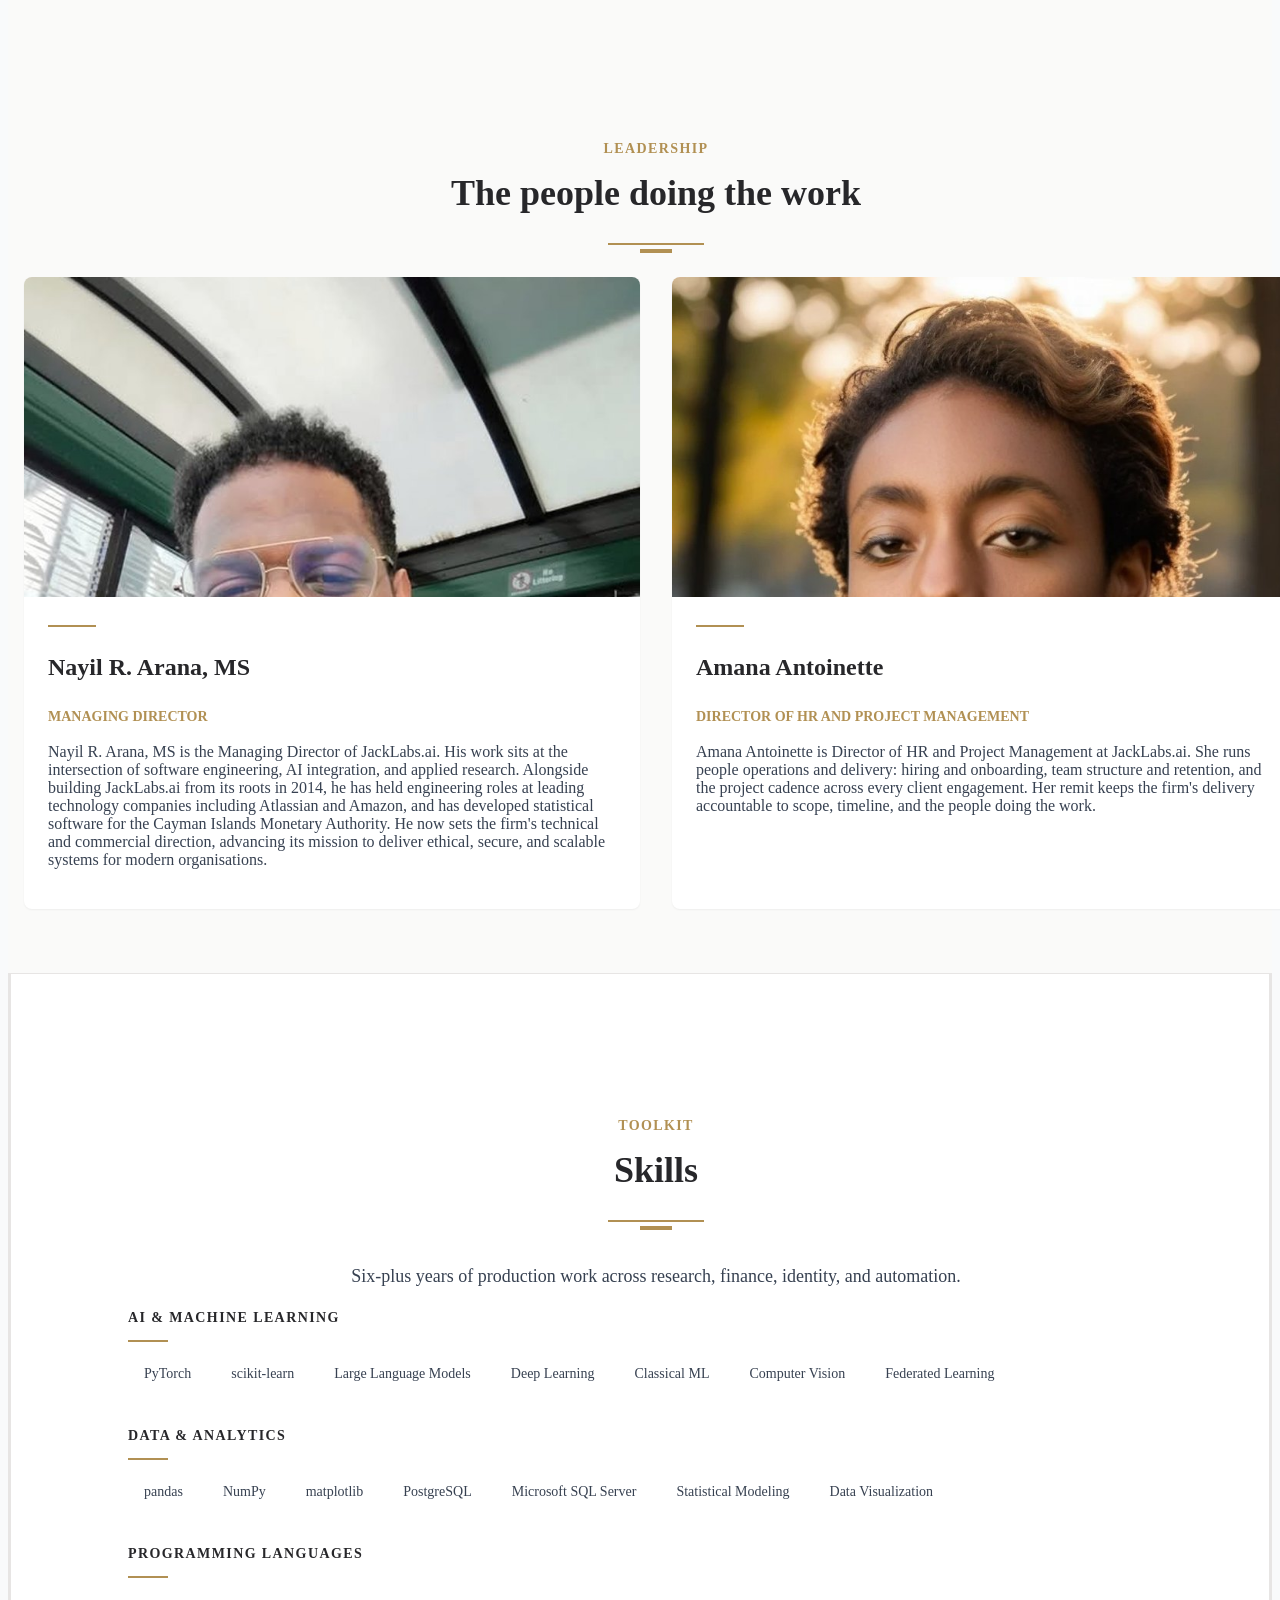
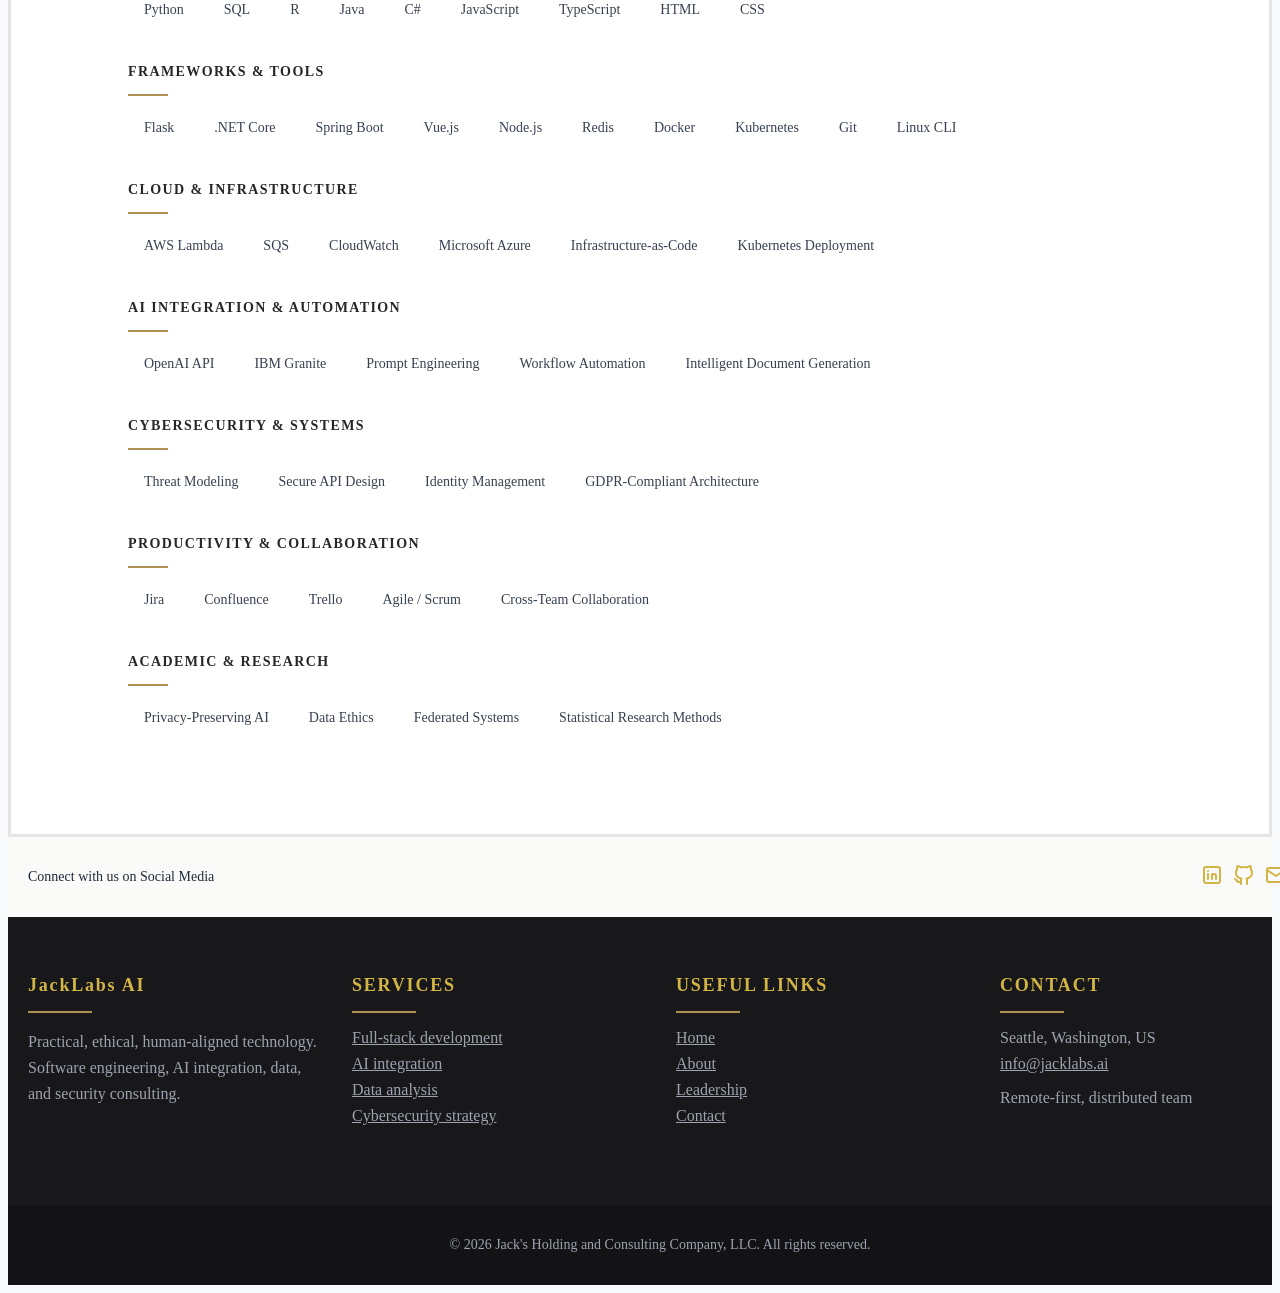
==== commit 827a2b18: "Legal entity in footer, verified portfolio numbers" ====
--- a/about.html
+++ b/about.html
@@ -218,7 +218,7 @@
   </div>
   <div class="bg-black bg-opacity-20">
     <div class="container mx-auto py-4 px-5 text-center">
-      <p class="text-gray-400 text-sm">&copy; 2026 JackLabs.ai &middot; All rights reserved.</p>
+      <p class="text-gray-400 text-sm">&copy; 2026 Jack's Holding and Consulting Company, LLC. All rights reserved.</p>
     </div>
   </div>
 </footer>
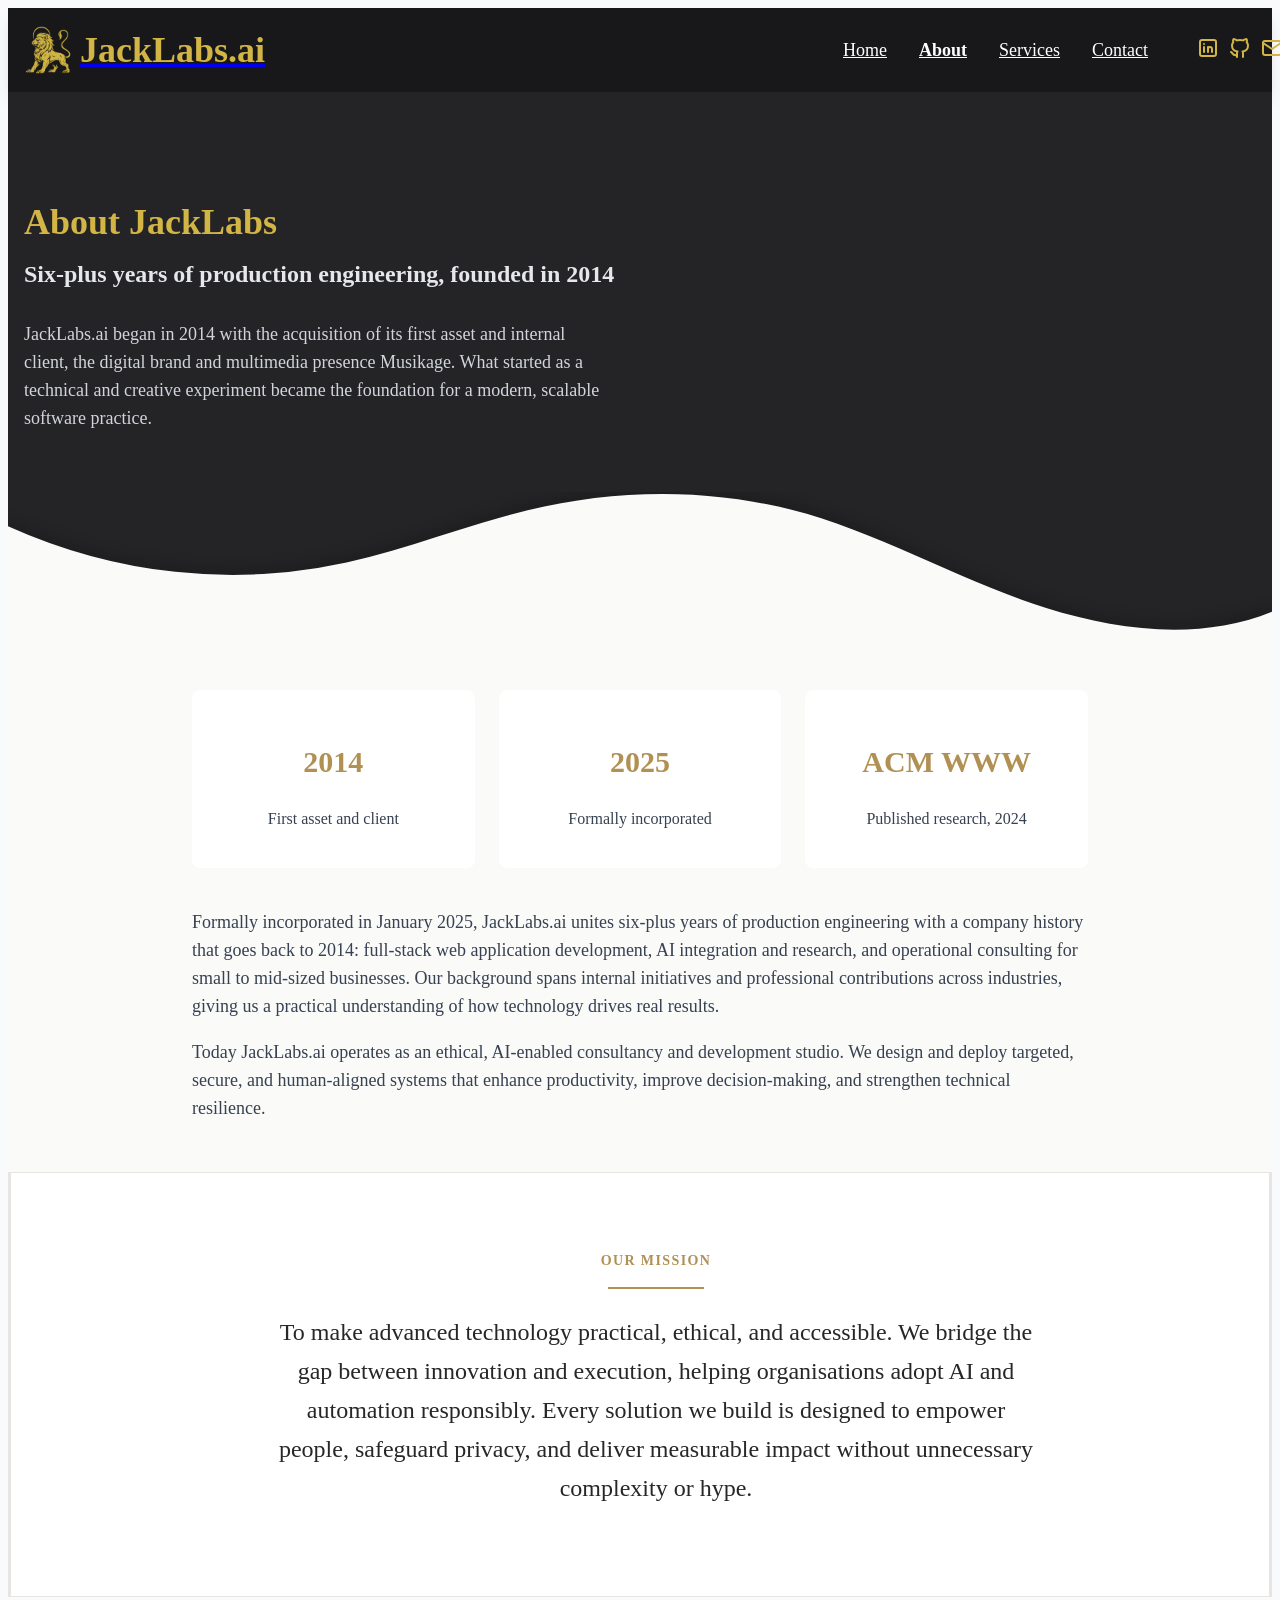
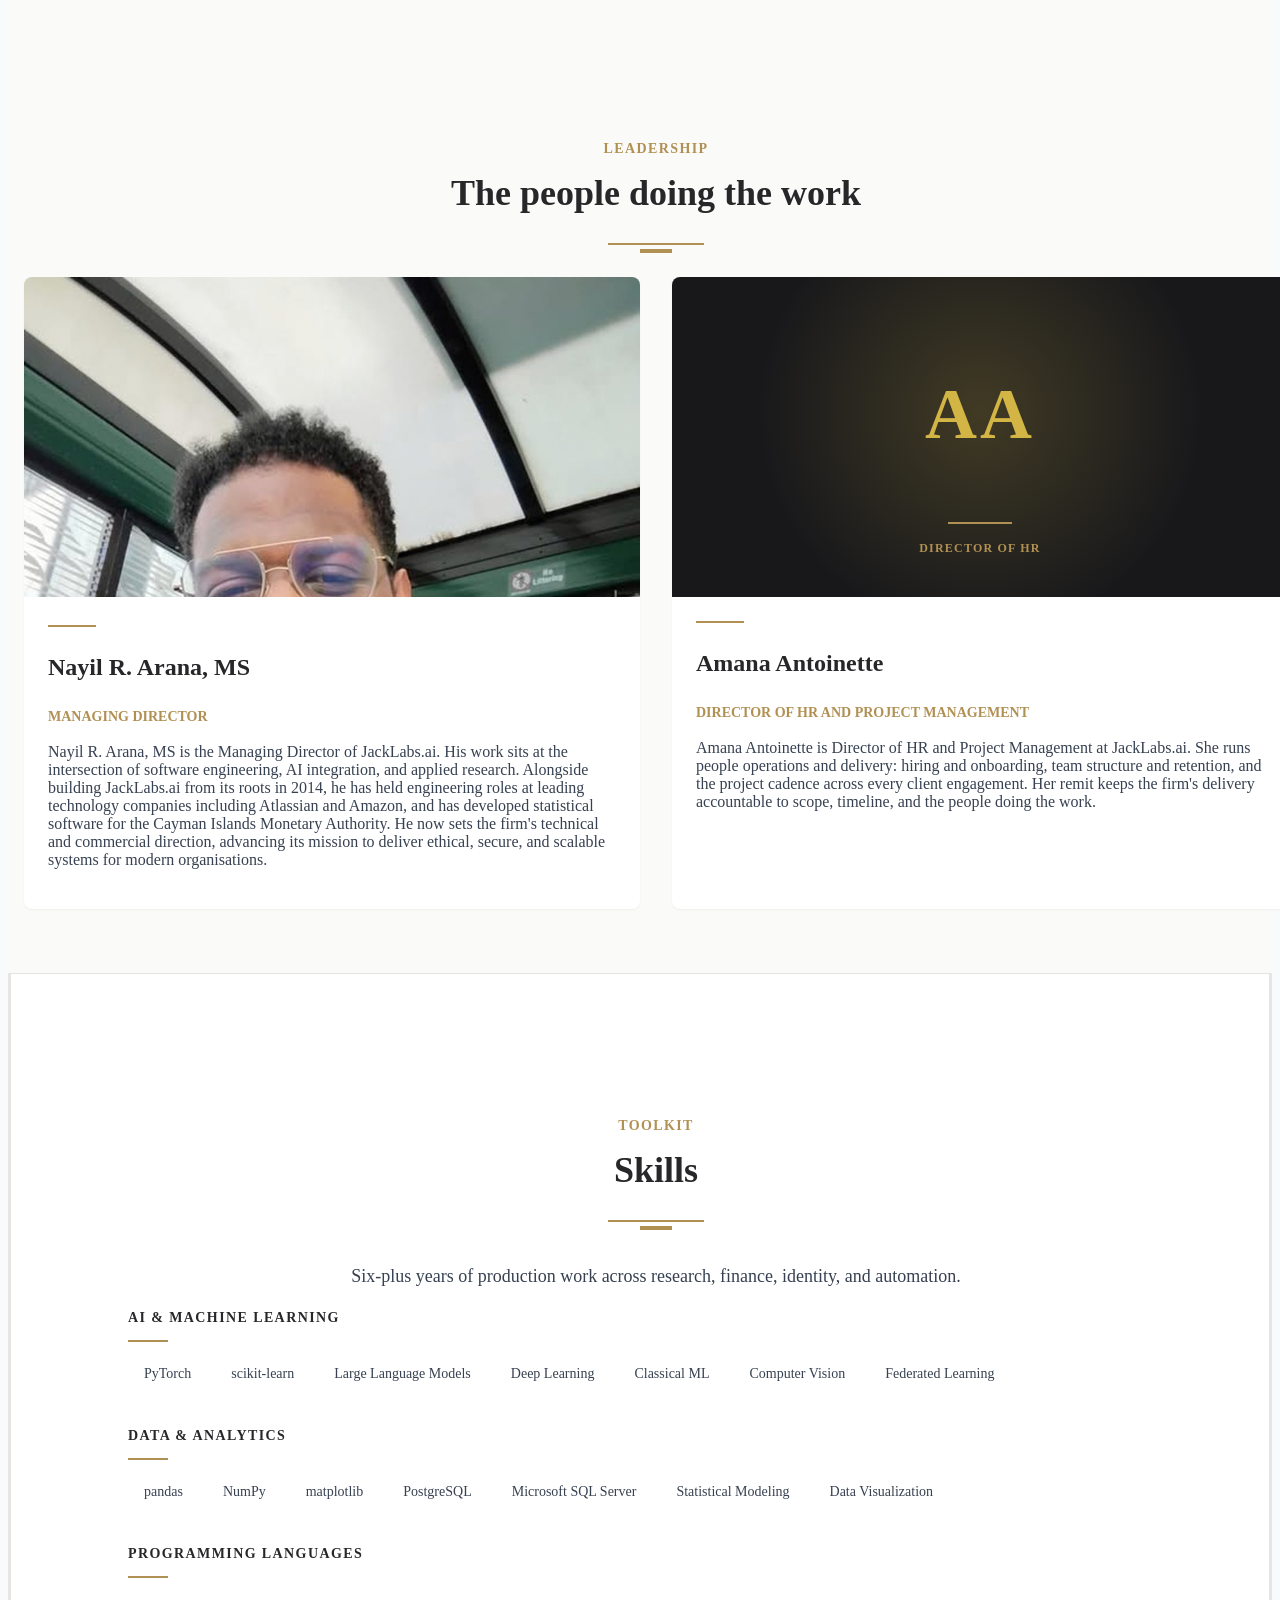
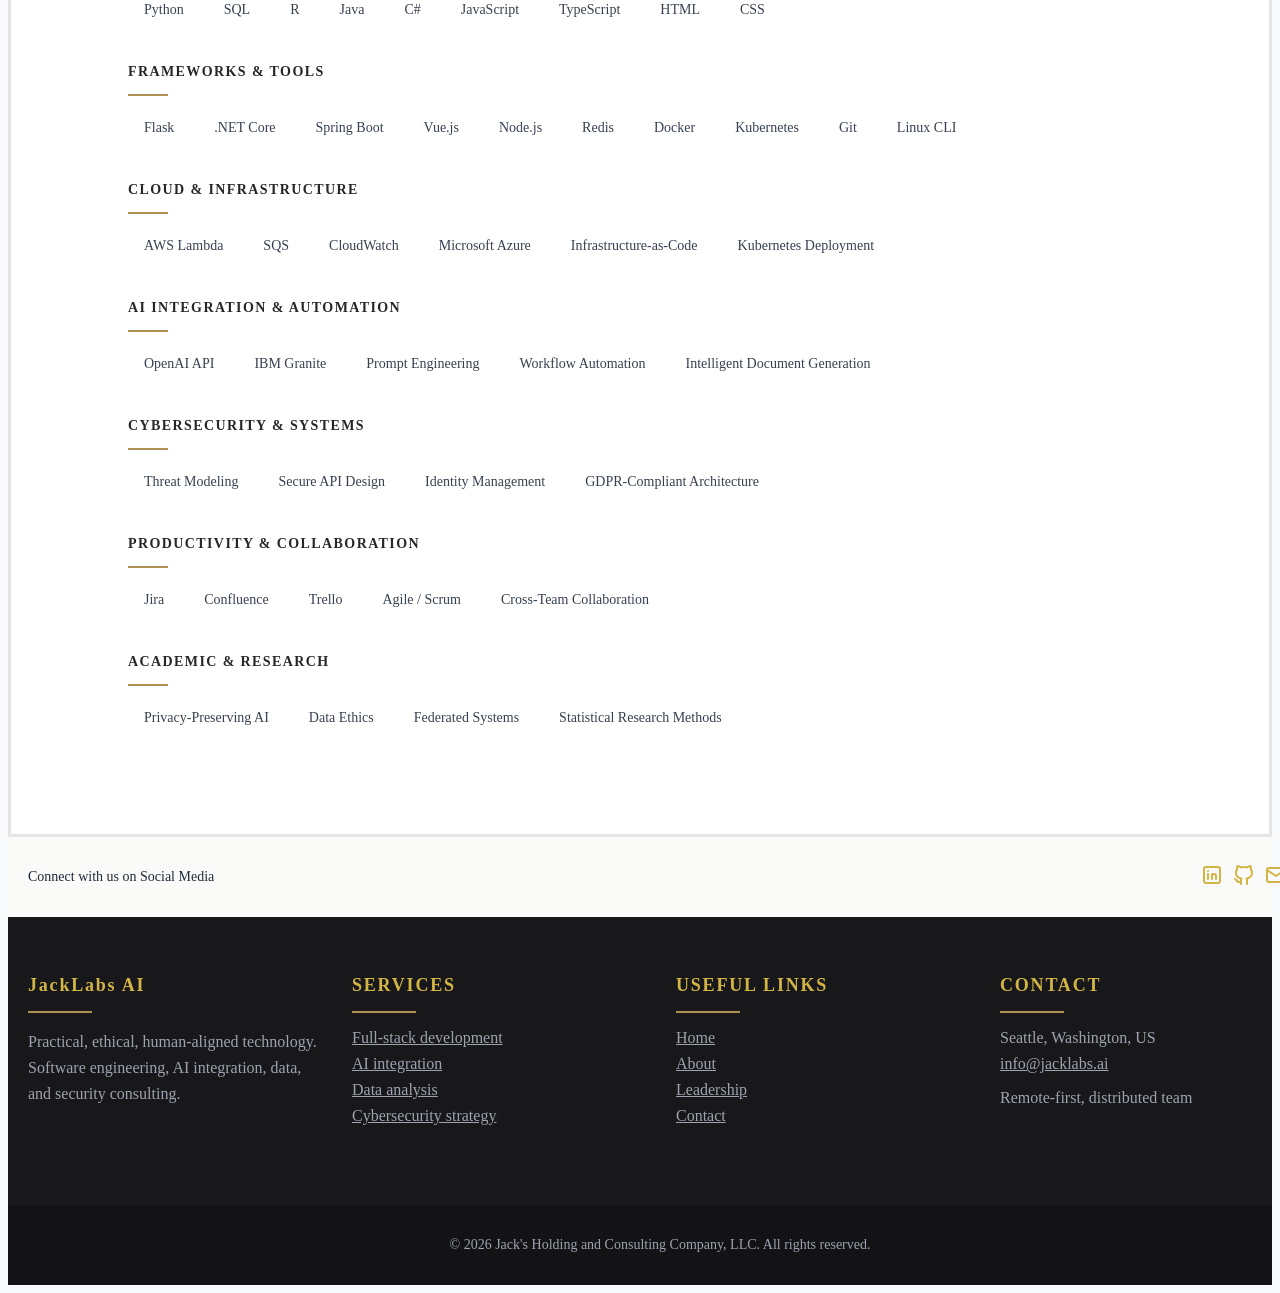
==== commit cebd7419: "Leadership card: monogram until a real headshot exists" ====
--- a/about.html
+++ b/about.html
@@ -109,7 +109,14 @@
         </div>
       </div>
       <div class="bg-white rounded-lg border border-stone-200 shadow-sm overflow-hidden">
-        <img alt="Amana Antoinette, Director of HR and Project Management at JackLabs.ai" class="w-full h-80 object-cover object-top" src="assets/amana.jpg">
+        <div class="w-full h-80 bg-zinc-900 flex items-center justify-center relative" role="img" aria-label="Amana Antoinette, Director of HR and Project Management">
+          <div class="absolute inset-0" style="background:radial-gradient(circle at 50% 42%, rgba(210,181,69,0.22), rgba(24,24,27,0) 62%)"></div>
+          <div class="relative text-center">
+            <p class="font-faustina font-bold" style="font-size:4.5rem; line-height:1; color:#d2b545; letter-spacing:0.04em">AA</p>
+            <div class="h-0.5 w-16 bg-gold-primary mx-auto mt-5 mb-4"></div>
+            <p class="text-gold-primary font-faustina font-bold text-xs tracking-widest uppercase">Director of HR</p>
+          </div>
+        </div>
         <div class="p-6">
           <div class="h-0.5 w-12 bg-gold-primary mb-4"></div>
           <h3 class="text-2xl font-bold font-faustina text-zinc-800">Amana Antoinette</h3>
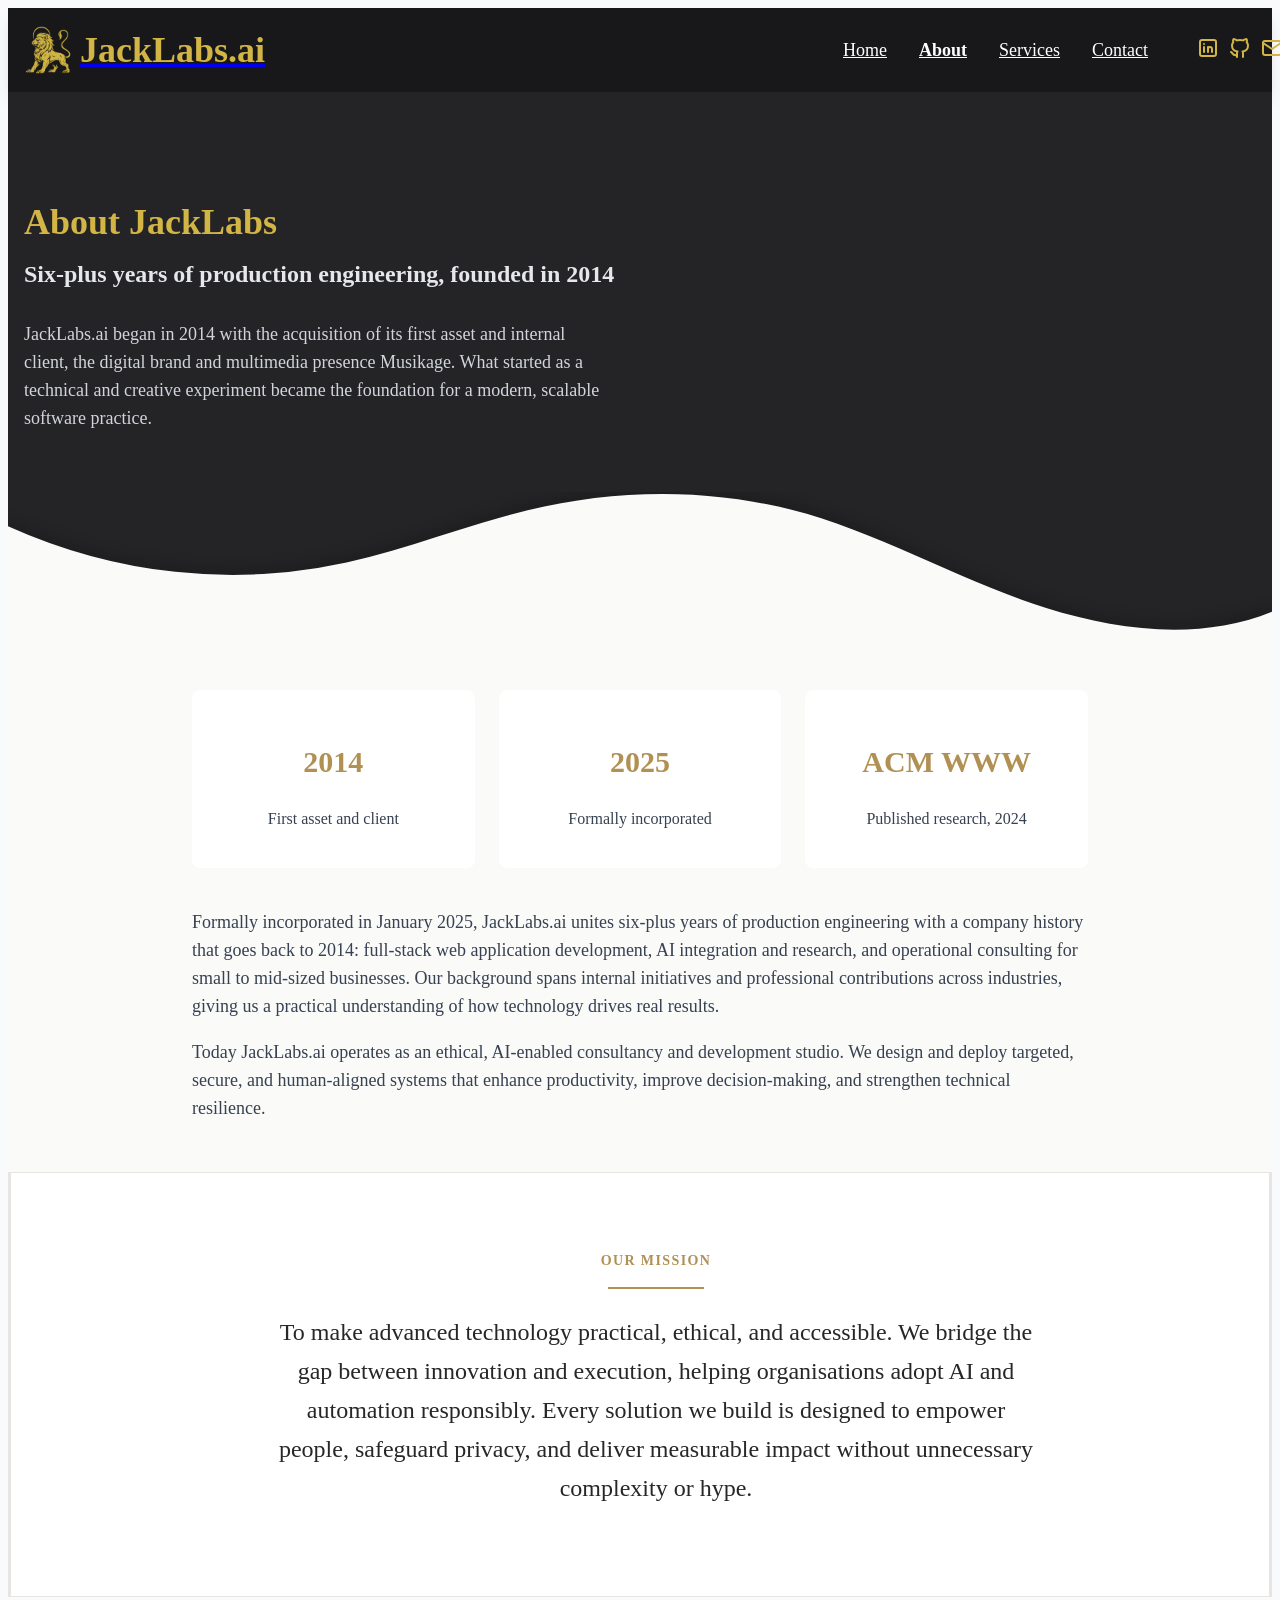
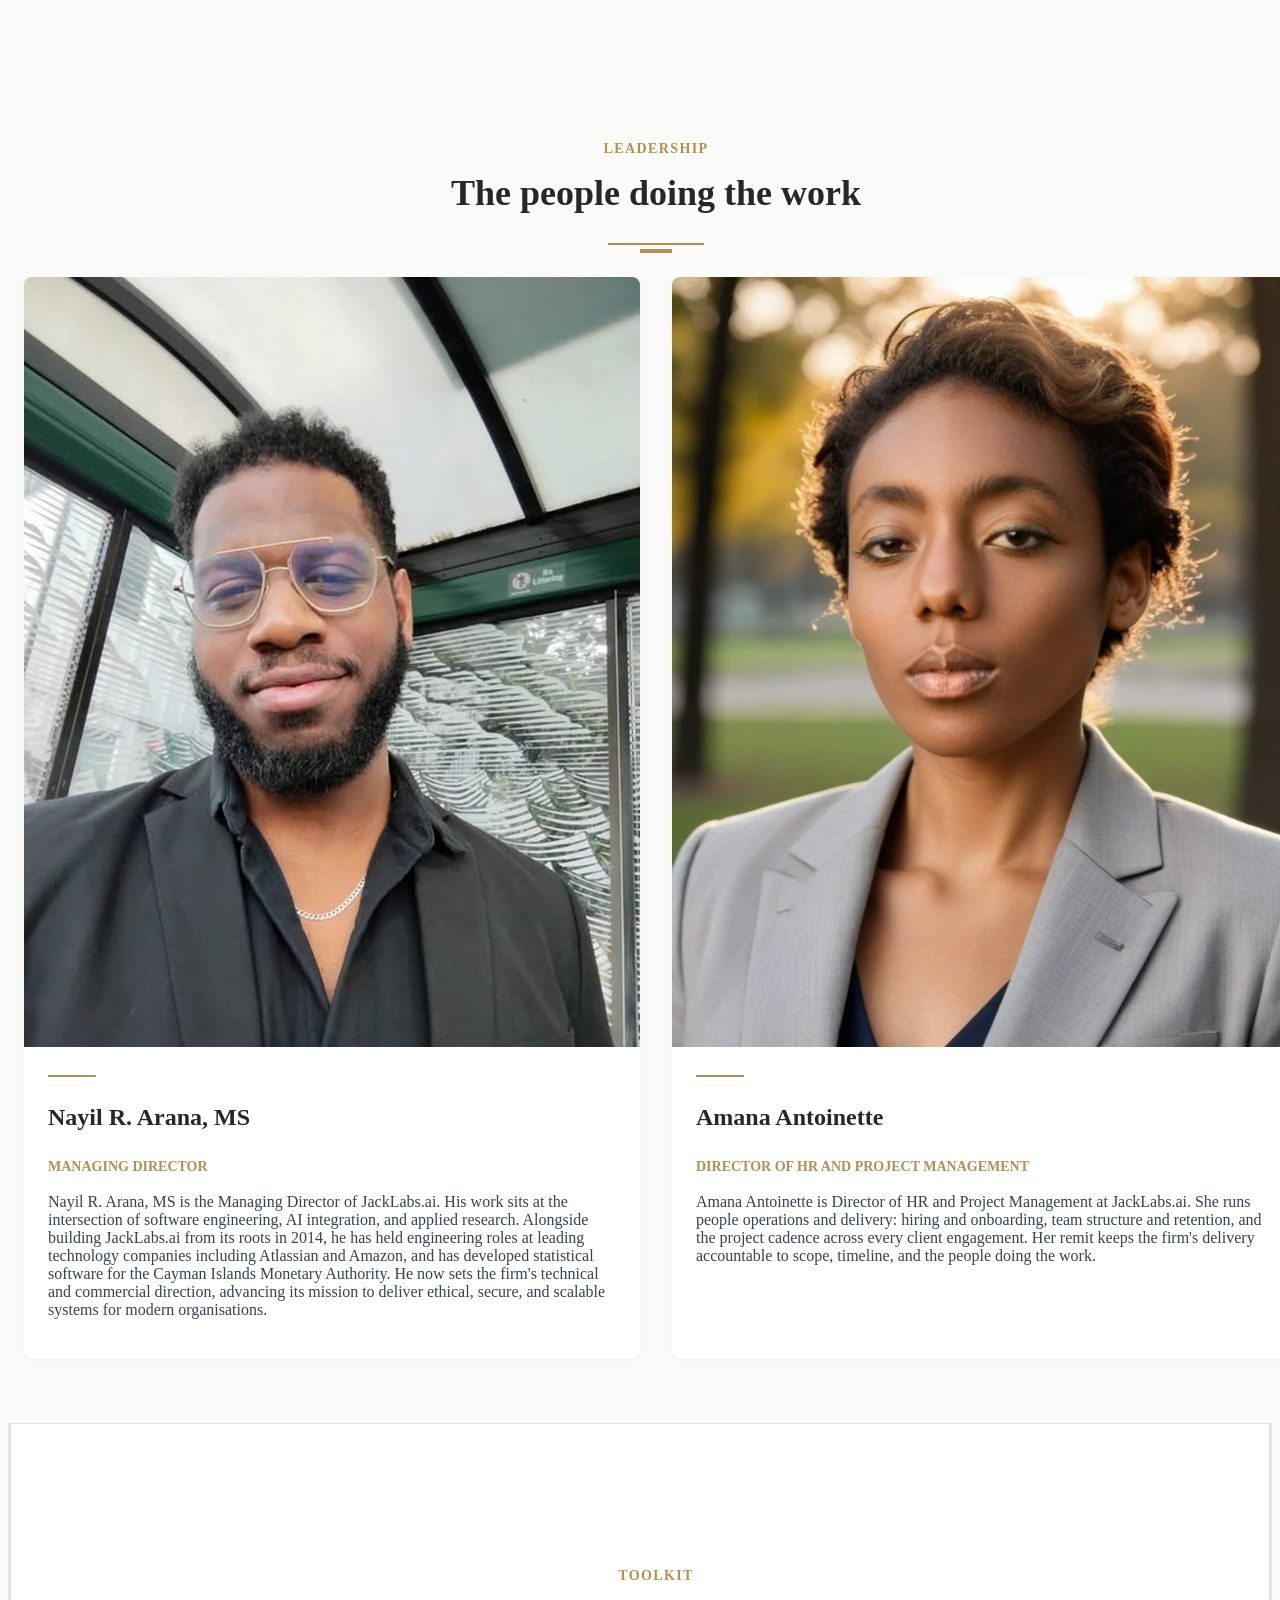
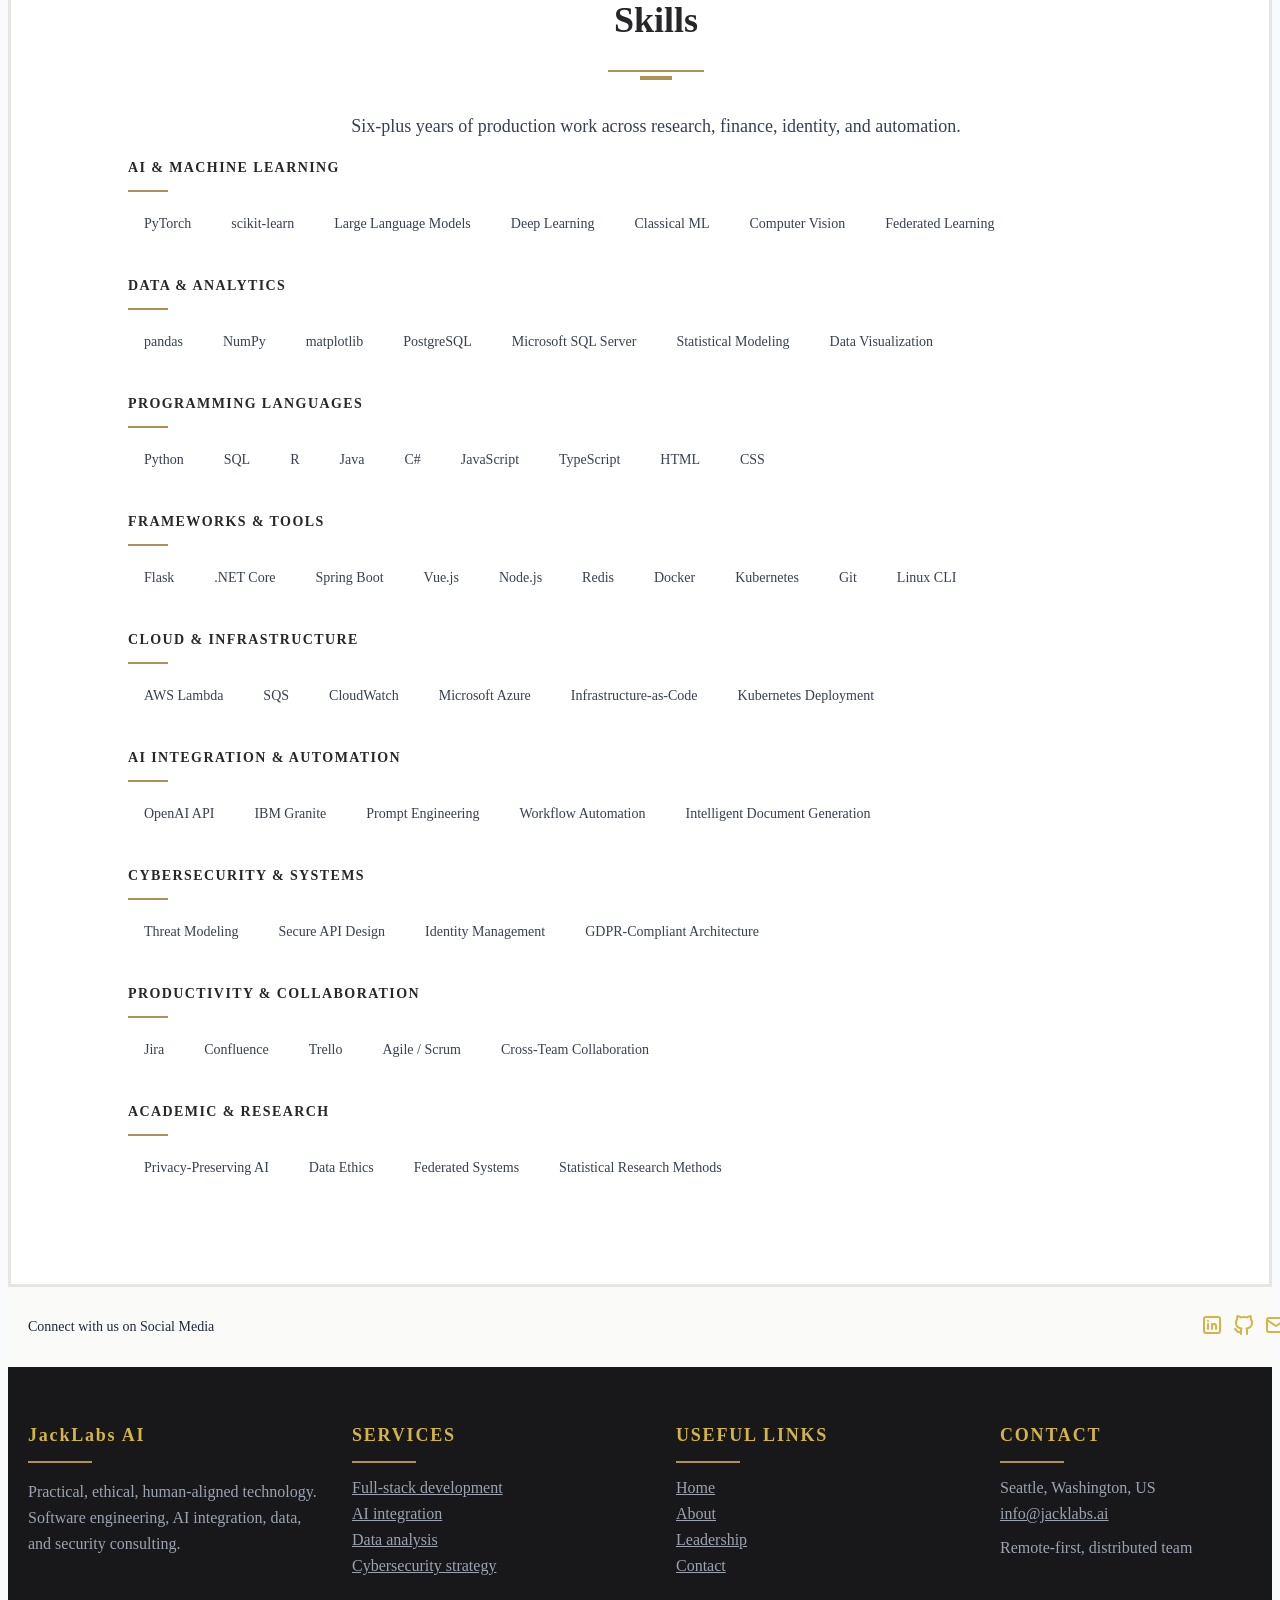
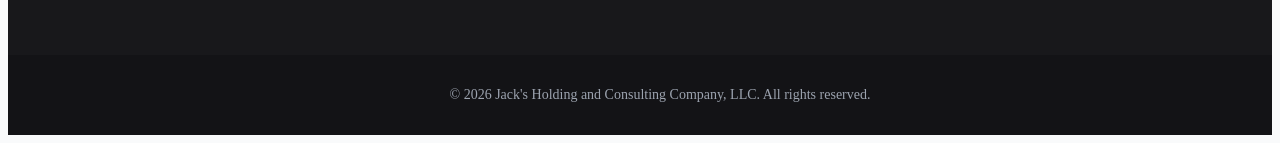
==== commit face69bb: "About: show both leadership photos in full (Nayil's was cropped, Amana's was a monogram) Co-Authored" ====
--- a/about.html
+++ b/about.html
@@ -100,7 +100,7 @@
   <div class="container mx-auto px-4">
     <div class="grid grid-cols-1 md:grid-cols-2 gap-8">
       <div class="bg-white rounded-lg border border-stone-200 shadow-sm overflow-hidden">
-        <img alt="Nayil R. Arana, Managing Director of JackLabs.ai" class="w-full h-80 object-cover object-top" src="assets/nayil.jpg">
+        <img alt="Nayil R. Arana, Managing Director of JackLabs.ai" class="w-full h-auto" src="assets/nayil.jpg">
         <div class="p-6">
           <div class="h-0.5 w-12 bg-gold-primary mb-4"></div>
           <h3 class="text-2xl font-bold font-faustina text-zinc-800">Nayil R. Arana, MS</h3>
@@ -109,14 +109,7 @@
         </div>
       </div>
       <div class="bg-white rounded-lg border border-stone-200 shadow-sm overflow-hidden">
-        <div class="w-full h-80 bg-zinc-900 flex items-center justify-center relative" role="img" aria-label="Amana Antoinette, Director of HR and Project Management">
-          <div class="absolute inset-0" style="background:radial-gradient(circle at 50% 42%, rgba(210,181,69,0.22), rgba(24,24,27,0) 62%)"></div>
-          <div class="relative text-center">
-            <p class="font-faustina font-bold" style="font-size:4.5rem; line-height:1; color:#d2b545; letter-spacing:0.04em">AA</p>
-            <div class="h-0.5 w-16 bg-gold-primary mx-auto mt-5 mb-4"></div>
-            <p class="text-gold-primary font-faustina font-bold text-xs tracking-widest uppercase">Director of HR</p>
-          </div>
-        </div>
+        <img alt="Amana Antoinette, Director of HR and Project Management at JackLabs.ai" class="w-full h-auto" src="assets/amana.jpg">
         <div class="p-6">
           <div class="h-0.5 w-12 bg-gold-primary mb-4"></div>
           <h3 class="text-2xl font-bold font-faustina text-zinc-800">Amana Antoinette</h3>
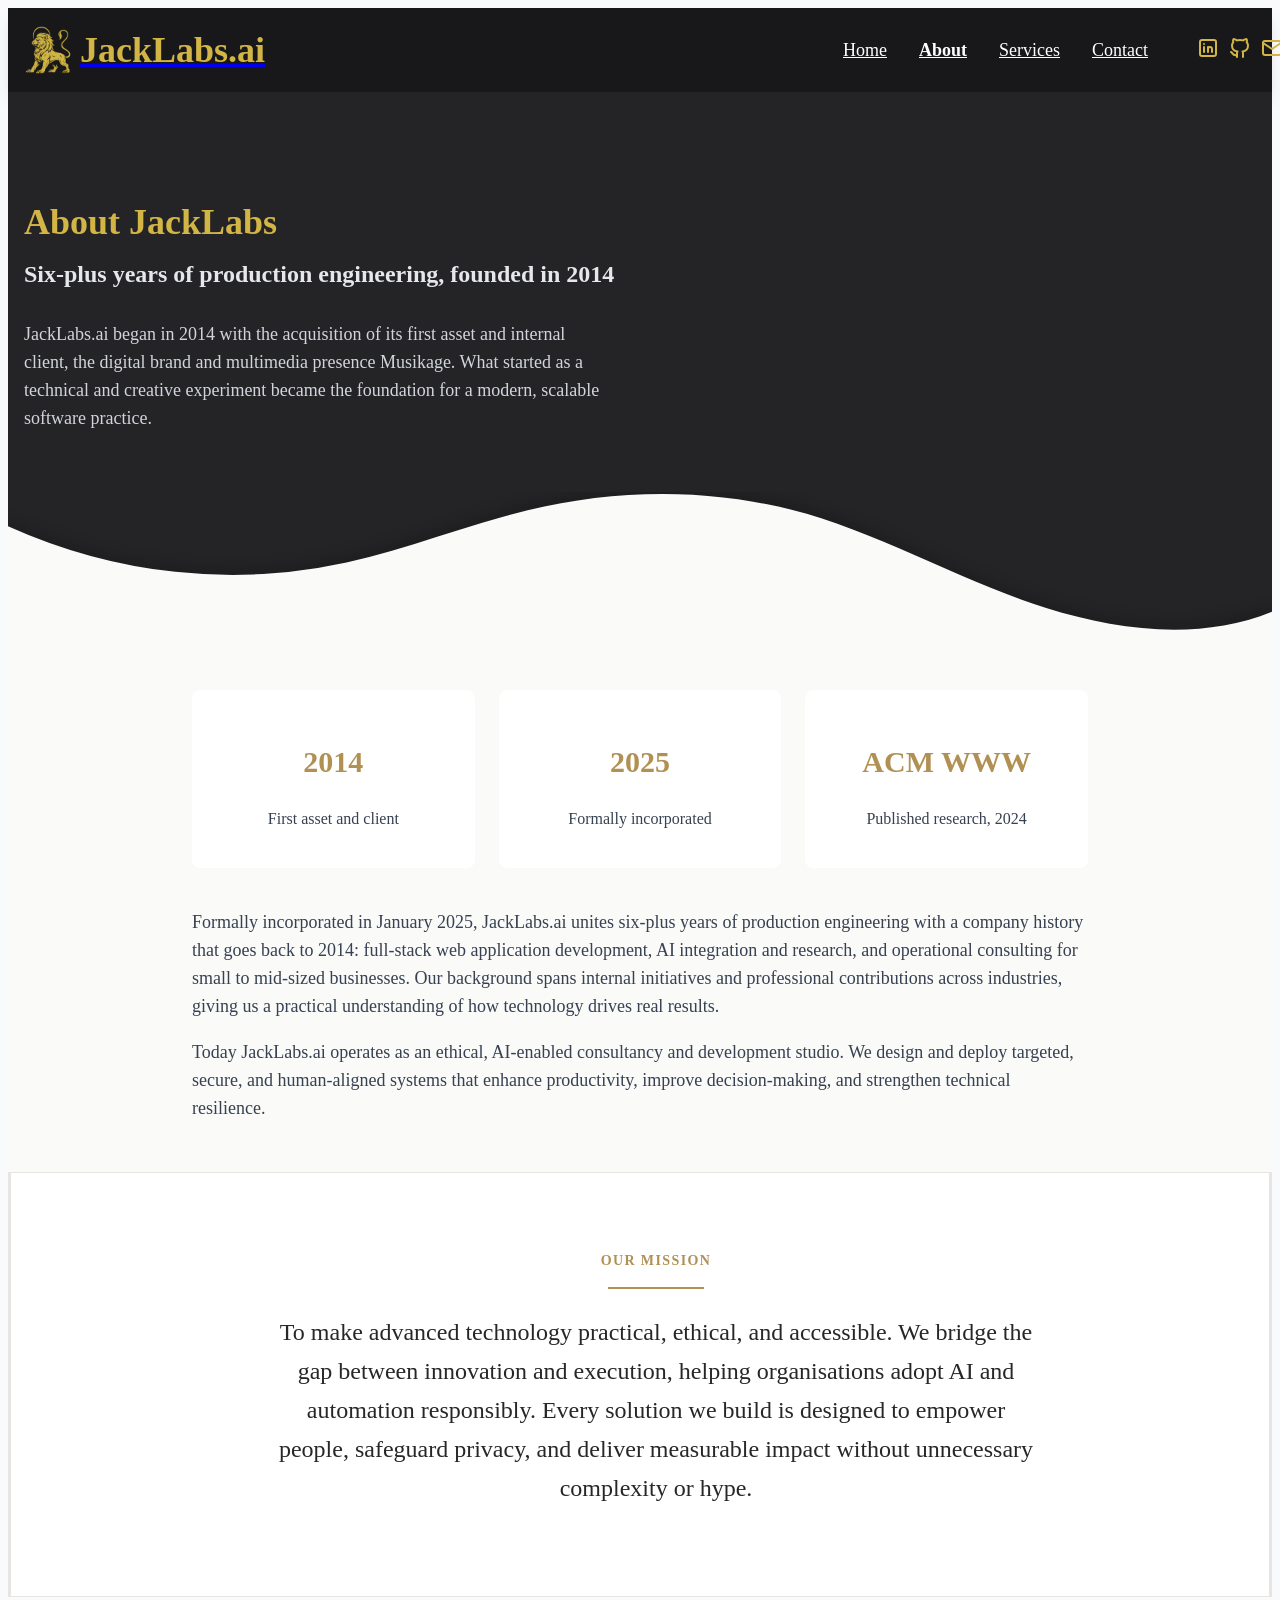
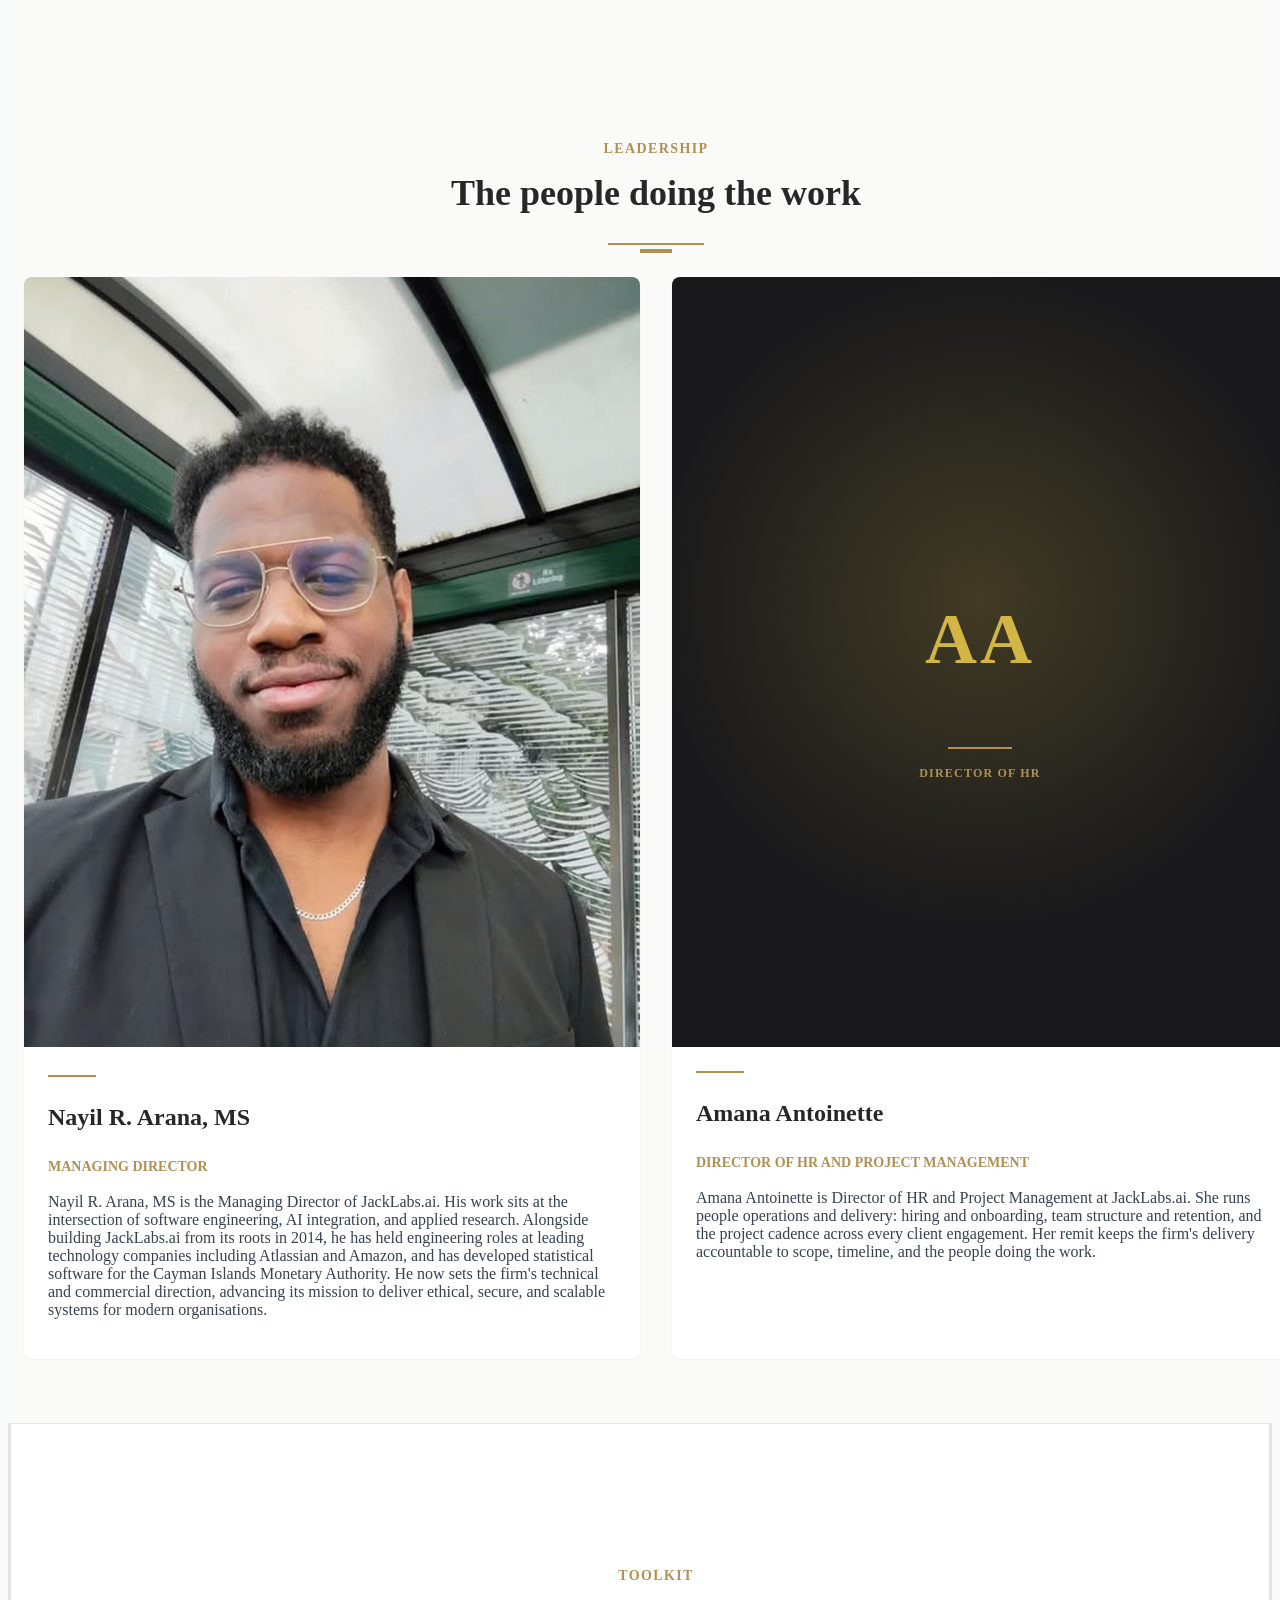
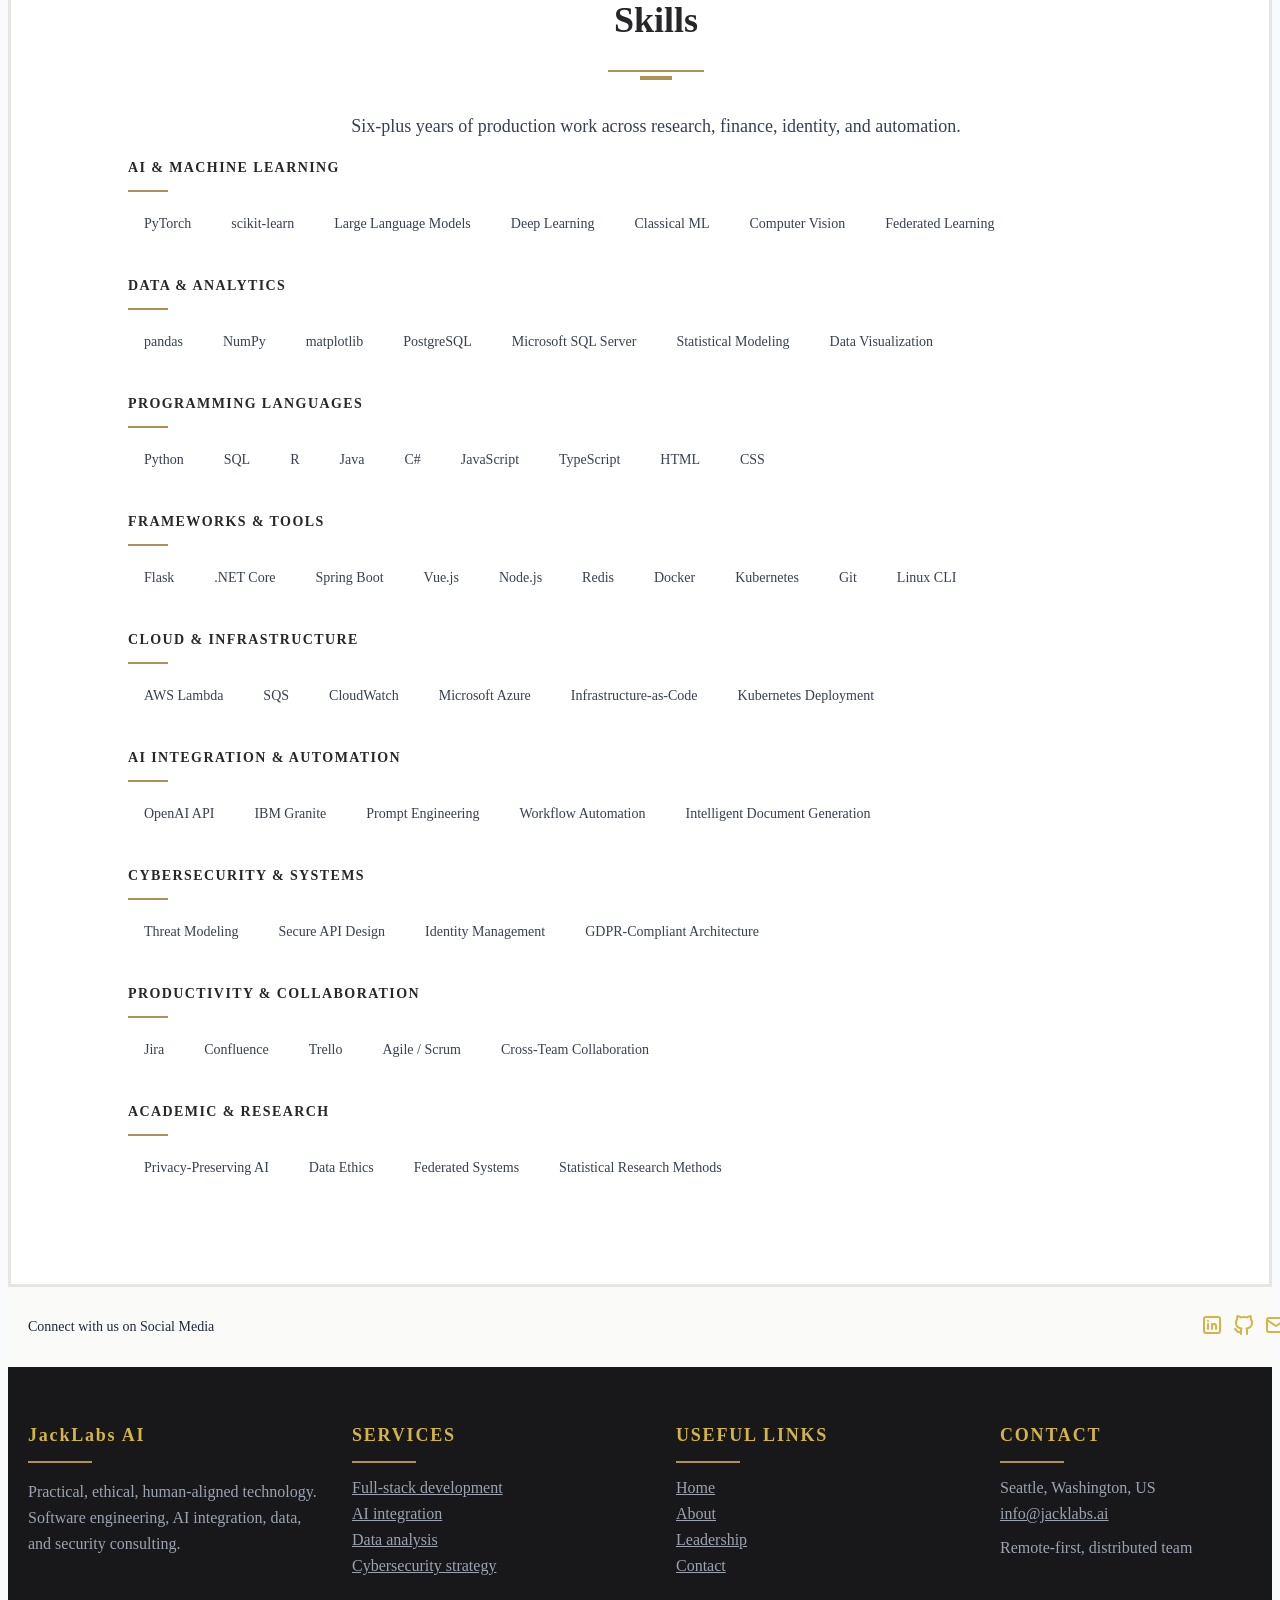
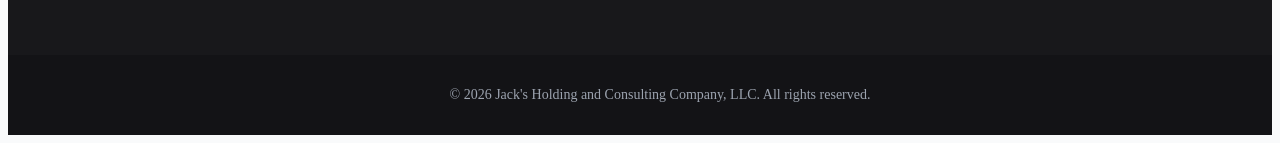
==== commit 2eb9da6a: "About: Amana back to the AA monogram, sized 4:5 to match Nayil's full photo Co-Authored-By: Claude O" ====
--- a/about.html
+++ b/about.html
@@ -100,7 +100,7 @@
   <div class="container mx-auto px-4">
     <div class="grid grid-cols-1 md:grid-cols-2 gap-8">
       <div class="bg-white rounded-lg border border-stone-200 shadow-sm overflow-hidden">
-        <img alt="Nayil R. Arana, Managing Director of JackLabs.ai" class="w-full h-auto" src="assets/nayil.jpg">
+        <img alt="Nayil R. Arana, Managing Director of JackLabs.ai" class="w-full h-auto" width="800" height="1000" src="assets/nayil.jpg">
         <div class="p-6">
           <div class="h-0.5 w-12 bg-gold-primary mb-4"></div>
           <h3 class="text-2xl font-bold font-faustina text-zinc-800">Nayil R. Arana, MS</h3>
@@ -109,7 +109,14 @@
         </div>
       </div>
       <div class="bg-white rounded-lg border border-stone-200 shadow-sm overflow-hidden">
-        <img alt="Amana Antoinette, Director of HR and Project Management at JackLabs.ai" class="w-full h-auto" src="assets/amana.jpg">
+        <div class="w-full bg-zinc-900 flex items-center justify-center relative" style="aspect-ratio:4 / 5" role="img" aria-label="Amana Antoinette, Director of HR and Project Management">
+          <div class="absolute inset-0" style="background:radial-gradient(circle at 50% 42%, rgba(210,181,69,0.22), rgba(24,24,27,0) 62%)"></div>
+          <div class="relative text-center">
+            <p class="font-faustina font-bold" style="font-size:4.5rem; line-height:1; color:#d2b545; letter-spacing:0.04em">AA</p>
+            <div class="h-0.5 w-16 bg-gold-primary mx-auto mt-5 mb-4"></div>
+            <p class="text-gold-primary font-faustina font-bold text-xs tracking-widest uppercase">Director of HR</p>
+          </div>
+        </div>
         <div class="p-6">
           <div class="h-0.5 w-12 bg-gold-primary mb-4"></div>
           <h3 class="text-2xl font-bold font-faustina text-zinc-800">Amana Antoinette</h3>
